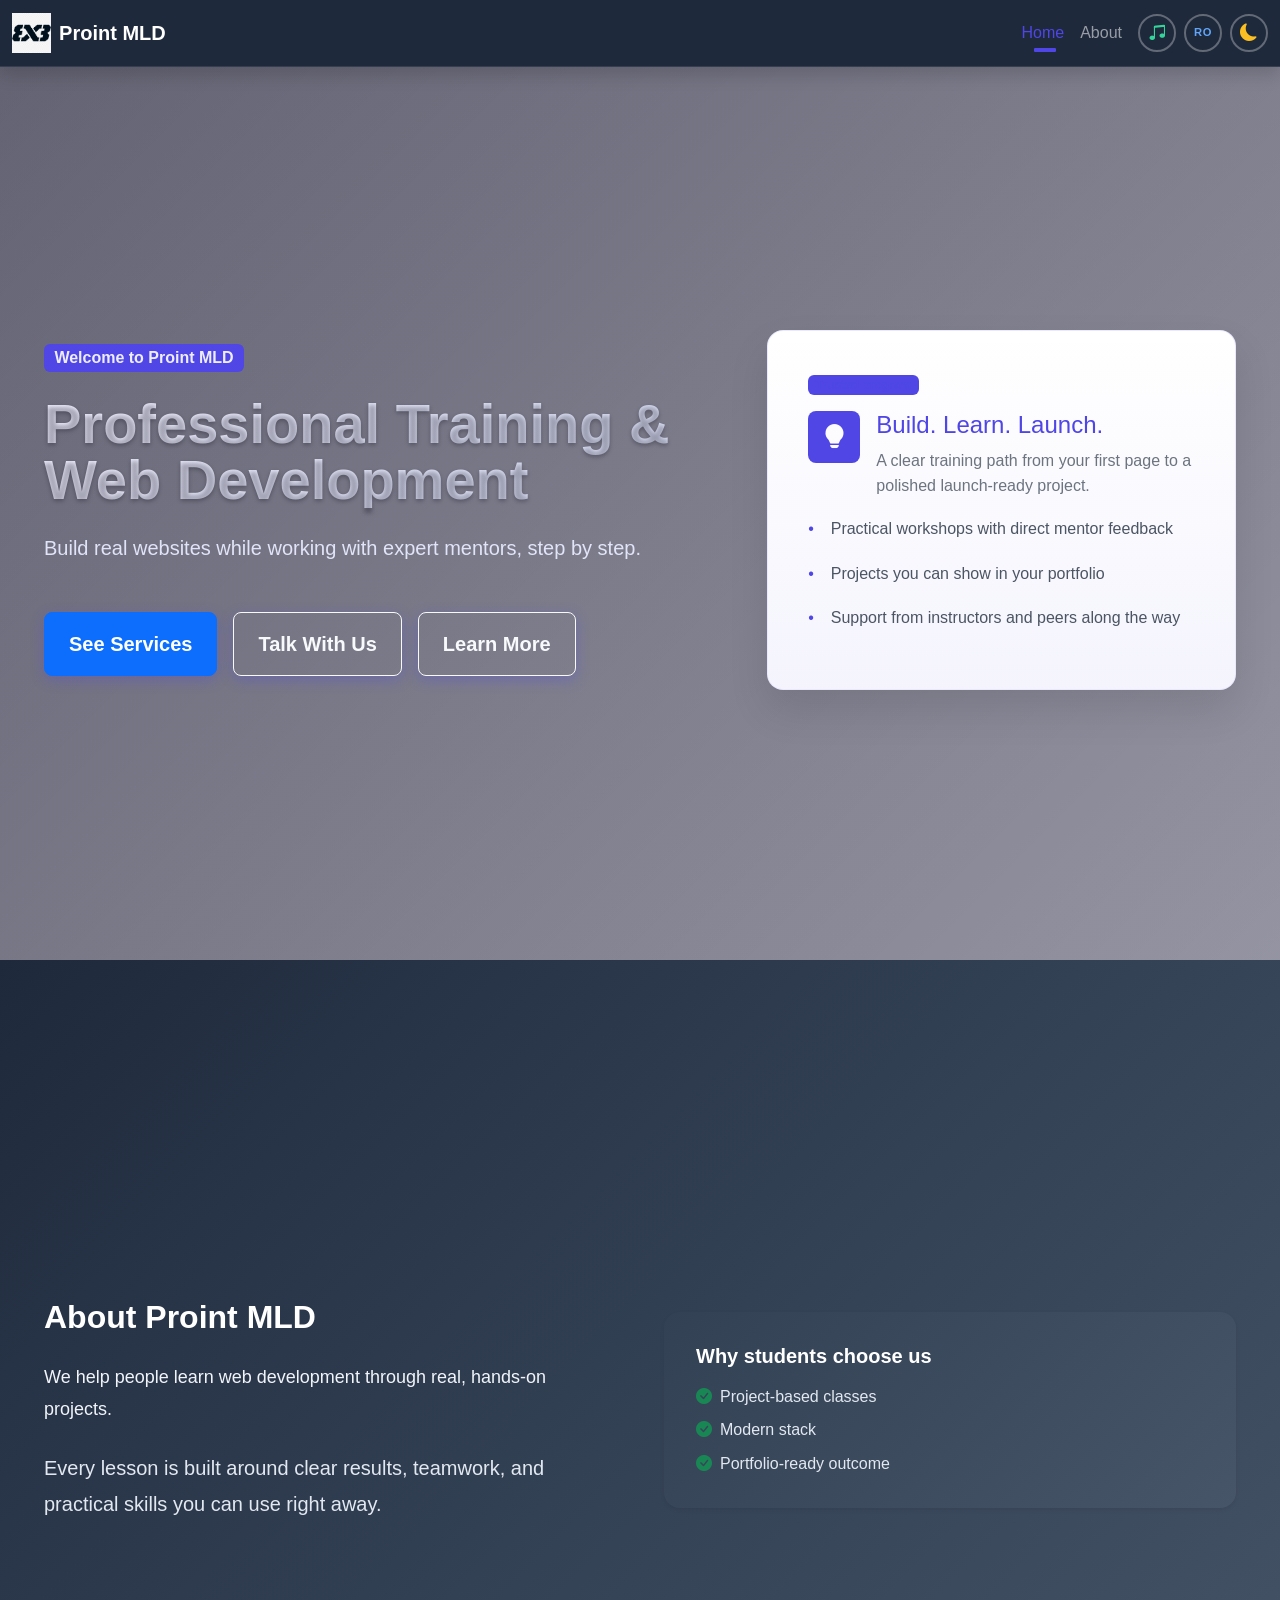
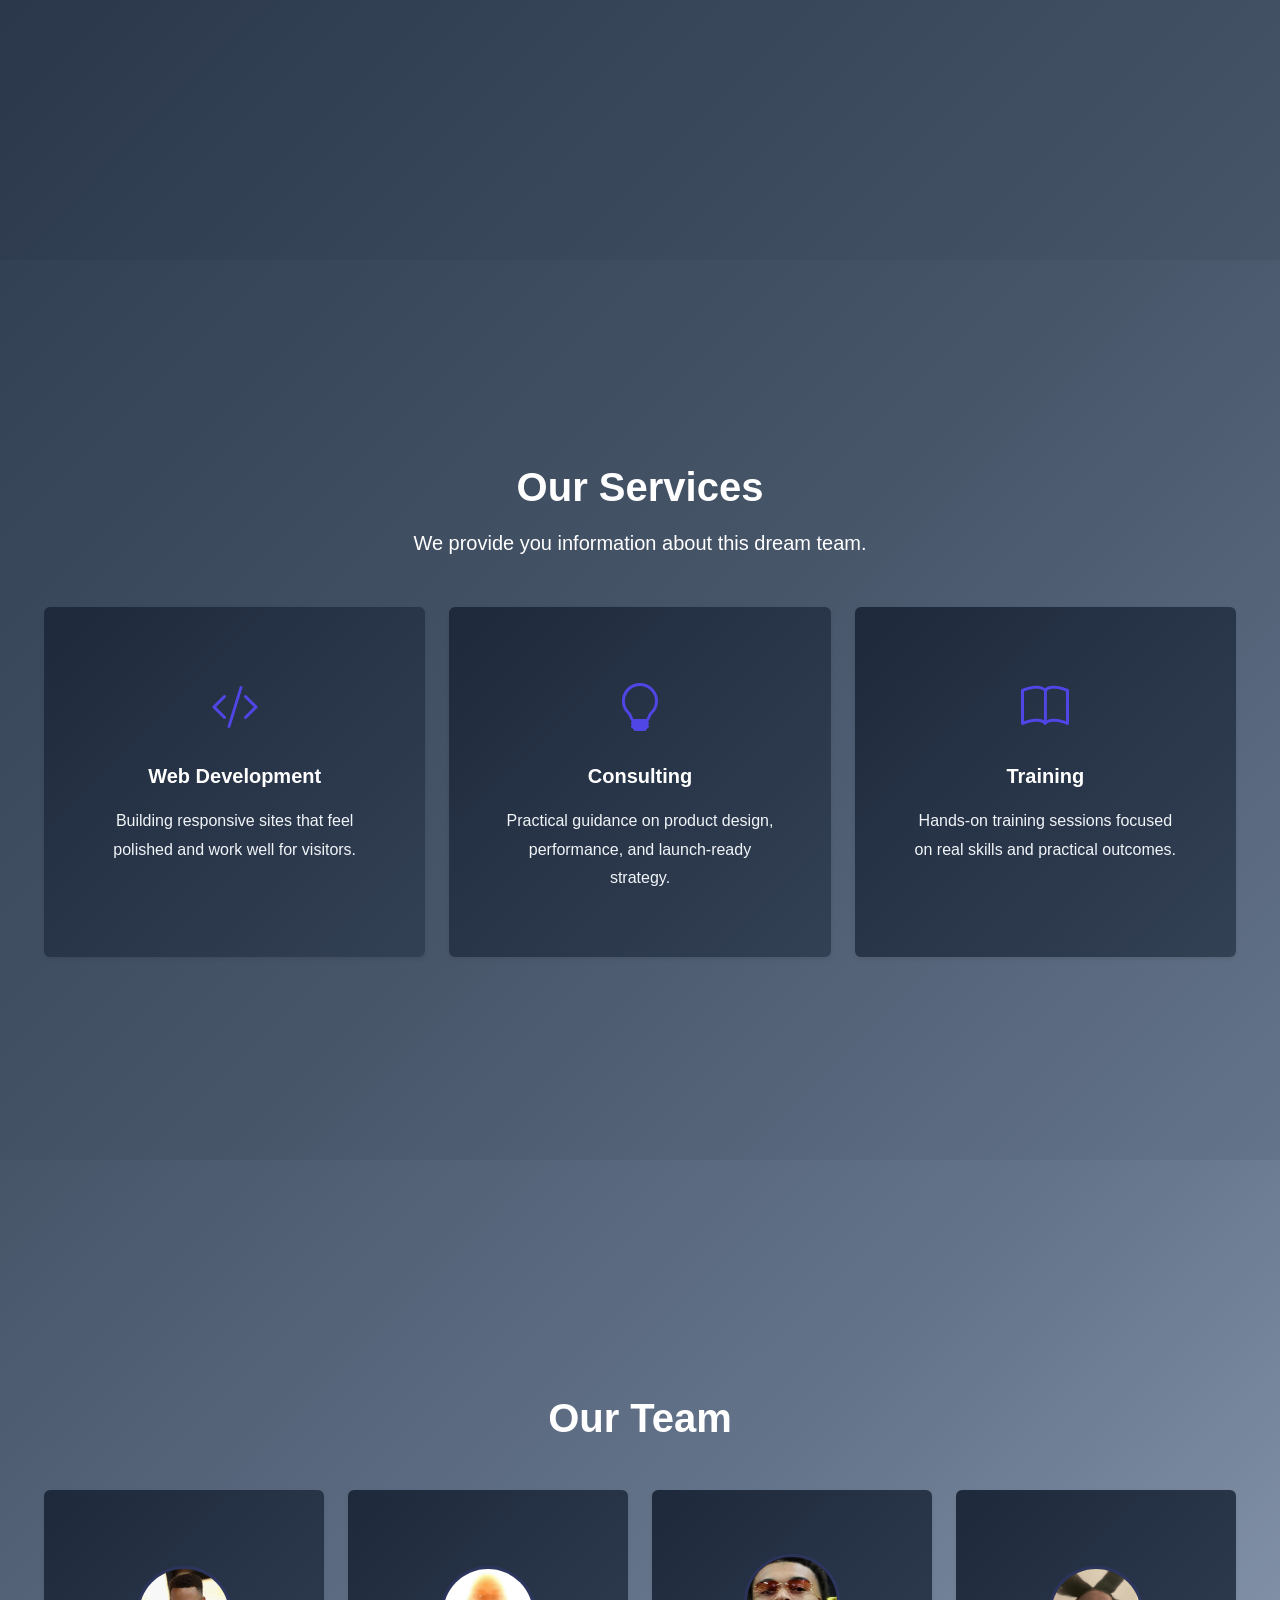
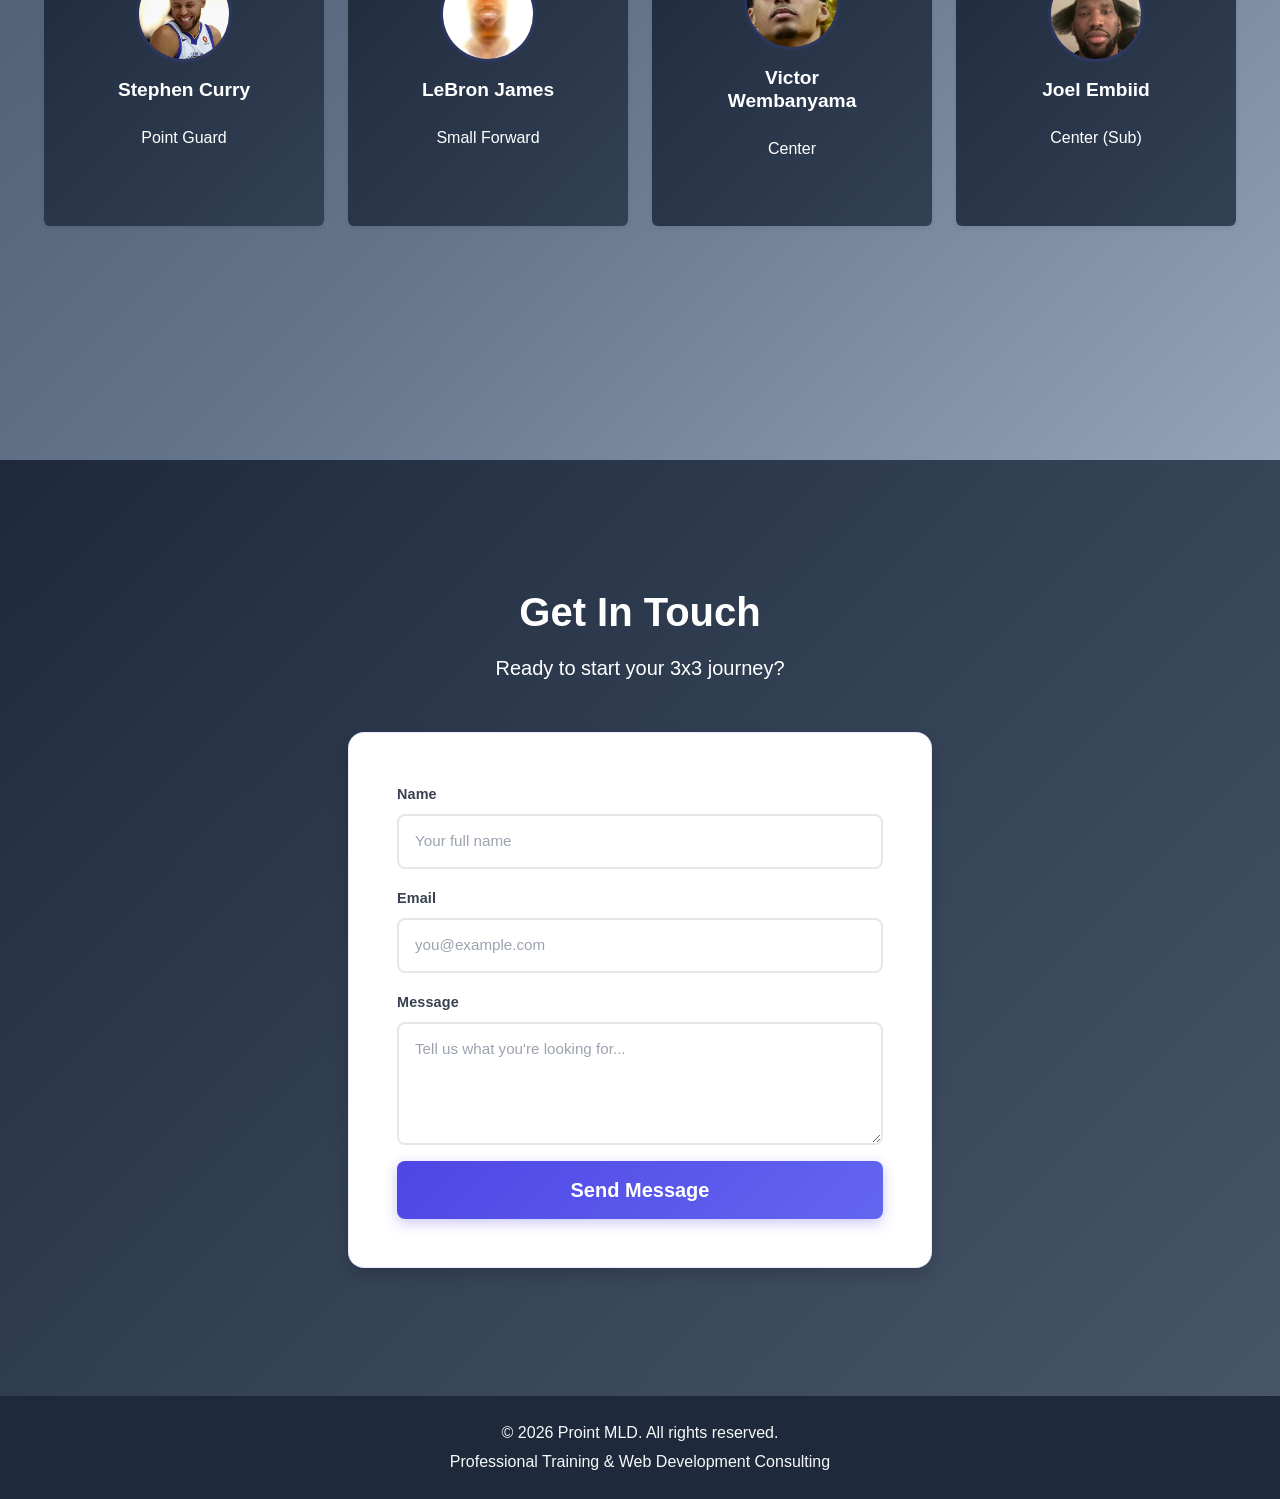
==== index.html @ e176c6a0 "m met" ====
<!DOCTYPE html>
<html lang="en">
    <head>
        <meta charset="UTF-8">
        <meta name="viewport" content="width=device-width, initial-scale=1.0">
        <title>Proint MLD - Professional Training & Web Development</title>
        <link href="https://cdn.jsdelivr.net/npm/bootstrap@5.3.0/dist/css/bootstrap.min.css" rel="stylesheet">
        <link href="https://cdn.jsdelivr.net/npm/bootstrap-icons@1.11.0/font/bootstrap-icons.css" rel="stylesheet">
        <link rel="stylesheet" href="style.css">
    </head>

    <body>
    <a href="#hero" class="skip-to-content">Skip to content</a>
    <nav class="navbar navbar-expand-lg navbar-dark bg-dark fixed-top shadow">
        <div class="container">
            <a class="navbar-brand fw-bold d-flex align-items-center gap-2" href="#hero">
                <img src="logo.png" alt="Proint MLD" height="40">
                <span>Proint MLD</span>
            </a>
            <button class="navbar-toggler" type="button" data-bs-toggle="collapse" data-bs-target="#mainNav">
                <span class="navbar-toggler-icon"></span>
            </button>
            <div class="collapse navbar-collapse" id="mainNav">
                <ul class="navbar-nav ms-auto">
                    <li class="nav-item dropdown">
                        <a class="nav-link dropdown-toggle" href="#hero" role="button" data-bs-toggle="dropdown" aria-expanded="false" data-i18n="nav.home">Home</a>
                        <ul class="dropdown-menu">
                            <li><a class="dropdown-item" href="#hero" data-i18n="nav.home_hero"><i class="bi bi-house-fill me-2"></i>Hero</a></li>
                            <li><a class="dropdown-item" href="#about" data-i18n="nav.home_about"><i class="bi bi-info-circle-fill me-2"></i>About</a></li>
                            <li><a class="dropdown-item" href="#services" data-i18n="nav.home_services"><i class="bi bi-gear-fill me-2"></i>Services</a></li>
                            <li><a class="dropdown-item" href="#team" data-i18n="nav.home_team"><i class="bi bi-people-fill me-2"></i>Team</a></li>
                            <li><a class="dropdown-item" href="#contact" data-i18n="nav.home_contact"><i class="bi bi-envelope-fill me-2"></i>Contact</a></li>
                        </ul>
                    </li>
                    <li class="nav-item dropdown">
                        <a class="nav-link dropdown-toggle" href="about.html" role="button" data-bs-toggle="dropdown" aria-expanded="false" data-i18n="nav.about">About</a>
                        <ul class="dropdown-menu">
                            <li><a class="dropdown-item" href="about.html#about-what-is" data-i18n="nav.about_whatis"><i class="bi bi-question-circle-fill me-2"></i>What is 3x3?</a></li>
                            <li><a class="dropdown-item" href="about.html#about-story" data-i18n="nav.about_story"><i class="bi bi-book-fill me-2"></i>Our Story</a></li>
                            <li><a class="dropdown-item" href="about.html#about-why-team" data-i18n="nav.about_why"><i class="bi bi-trophy-fill me-2"></i>Why This Team</a></li>
                            <li><a class="dropdown-item" href="about.html#about-players" data-i18n="nav.about_players"><i class="bi bi-person-badge-fill me-2"></i>Players</a></li>
                            <li><a class="dropdown-item" href="about.html#blog-system" data-i18n="nav.about_blog"><i class="bi bi-journal-text me-2"></i>Blog</a></li>
                        </ul>
                    </li>
                    <li class="nav-item d-flex align-items-center ms-2">
                        <button class="music-toggle" id="music-toggle" aria-label="Toggle music">
                            <i class="bi bi-music-note-beamed"></i>
                        </button>
                    </li>
                    <li class="nav-item d-flex align-items-center ms-2">
                        <button class="lang-toggle" id="lang-toggle" aria-label="Switch language">
                            <span>RO</span>
                        </button>
                    </li>
                    <li class="nav-item d-flex align-items-center ms-2">
                        <button class="theme-toggle" id="theme-toggle" aria-label="Toggle theme">
                            <i class="bi bi-moon-fill"></i>
                        </button>
                    </li>
                </ul>
            </div>
        </div>
    </nav>
    <audio id="bg-music" src="song.mp3" preload="auto" loop></audio>

    <section id="hero" class="hero-section animate-on-scroll text-white d-flex align-items-center">
        <div class="container">
            <div class="row align-items-center g-5">
                <div class="col-lg-7">
                    <span class="badge bg-primary mb-4 fs-6" data-i18n="index.hero.badge">Welcome to Proint MLD</span>
                    <h1 class="display-3 fw-bold mb-4 lh-1" data-i18n="index.hero.title">
                        Professional Training & Web Development
                    </h1>
                    <p class="lead mb-5 fs-5" data-i18n="index.hero.lead">
                        Build real websites while working with expert mentors, step by step.
                    </p>
                    <div class="d-flex gap-3 flex-wrap">
                        <a href="#services" class="btn btn-primary btn-lg px-4 py-3" data-i18n="index.hero.btn_services">See Services</a>
                        <a href="#contact" class="btn btn-outline-light btn-lg px-4 py-3" data-i18n="index.hero.btn_contact">Talk With Us</a>
                        <a href="about.html" class="btn btn-outline-light btn-lg px-4 py-3" data-i18n="index.hero.btn_learn">Learn More</a>
                    </div>
                </div>
                <div class="col-lg-5">
                    <div class="hero-card bg-white text-dark p-4 rounded-4 shadow-lg">
                        <span class="badge bg-primary mb-3" data-i18n="index.hero.card_badge">Trusted program</span>
                        <div class="d-flex align-items-start gap-3 mb-3">
                            <div class="hero-card-icon text-white bg-primary rounded-3 d-flex align-items-center justify-content-center">
                                <i class="bi bi-lightbulb-fill fs-4"></i>
                            </div>
                            <div>
                                <h3 class="h4 mb-2 text-primary" data-i18n="index.hero.card_title">Build. Learn. Launch.</h3>
                                <p class="mb-0 text-secondary" data-i18n="index.hero.card_desc">A clear training path from your first page to a polished launch-ready project.</p>
                            </div>
                        </div>
                        <ul class="hero-card-list list-unstyled mb-0">
                            <li data-i18n="index.hero.card_li1">Practical workshops with direct mentor feedback</li>
                            <li data-i18n="index.hero.card_li2">Projects you can show in your portfolio</li>
                            <li data-i18n="index.hero.card_li3">Support from instructors and peers along the way</li>
                        </ul>
                    </div>
                </div>
            </div>
        </div>
    </section>
<section id="about" class="py-6 animate-on-scroll">
        <div class="container">
            <div class="row align-items-center g-5">
                <div class="col-lg-6">
                    <h2 class="display-5 fw-bold mb-4" data-i18n="index.about.title">About Proint MLD</h2>
                    <p class="lead mb-4" data-i18n="index.about.lead">We help people learn web development through real, hands-on projects.</p>
                    <p class="mb-0 fs-5" data-i18n="index.about.desc">Every lesson is built around clear results, teamwork, and practical skills you can use right away.</p>
                </div>
                <div class="col-lg-6">
                    <div class="about-card bg-white p-4 rounded-4 shadow-sm">
                        <h3 class="h5 fw-bold mb-3 text-primary" data-i18n="index.about.card_title">Why students choose us</h3>
                        <ul class="list-unstyled mb-0">
                            <li class="mb-2"><i class="bi bi-check-circle-fill text-success me-2"></i><span data-i18n="index.about.card_li1">Project-based classes</span></li>
                            <li class="mb-2"><i class="bi bi-check-circle-fill text-success me-2"></i><span data-i18n="index.about.card_li2">Modern stack</span></li>
                            <li class="mb-0"><i class="bi bi-check-circle-fill text-success me-2"></i><span data-i18n="index.about.card_li3">Portfolio-ready outcome</span></li>
                        </ul>
                    </div>
                </div>
            </div>
        </div>
    </section>

<section id="services" class="py-6 animate-on-scroll">
  <div class="container">
    <div class="text-center mb-5">
      <h2 class="display-4 fw-bold mb-3" data-i18n="index.services.title">Our Services</h2>
      <p class="lead text-white fs-5" data-i18n="index.services.lead">We provide you information about this dream team.</p>
    </div>
    <div class="row g-4">   
      <div class="col-md-4">
        <div class="service-card card h-100 border-0 shadow-sm">
          <div class="card-body text-center p-4">
            <div class="service-icon mb-3">
              <i class="bi bi-code-slash text-primary"></i>
            </div>
            <h5 class="card-title fw-bold" data-i18n="index.services.web_title">Web Development</h5>
            <p class="card-text" data-i18n="index.services.web_desc">Building responsive sites that feel polished and work well for visitors.</p>
          </div>
        </div>
      </div>
      <div class="col-md-4">
        <div class="service-card card h-100 border-0 shadow-sm">
          <div class="card-body text-center p-4">
            <div class="service-icon mb-3">
              <i class="bi bi-lightbulb text-primary"></i>
            </div>
            <h5 class="card-title fw-bold" data-i18n="index.services.consult_title">Consulting</h5>
            <p class="card-text" data-i18n="index.services.consult_desc">Practical guidance on product design, performance, and launch-ready strategy.</p>
          </div>
        </div>
      </div>
      <div class="col-md-4">
        <div class="service-card card h-100 border-0 shadow-sm">
          <div class="card-body text-center p-4">
            <div class="service-icon mb-3">
              <i class="bi bi-book text-primary"></i>
            </div>
            <h5 class="card-title fw-bold" data-i18n="index.services.train_title">Training</h5>
            <p class="card-text" data-i18n="index.services.train_desc">Hands-on training sessions focused on real skills and practical outcomes.</p>
          </div>
        </div>
      </div>
    </div>
  </div>
</section>
<section id="team" class="py-6 animate-on-scroll">
  <div class="container">
    <h2 class="text-center display-4 fw-bold mb-5" data-i18n="index.team.title">Our Team</h2>
    <div class="row g-4">
      <div class="col-sm-6 col-lg-3">
        <div class="team-card card h-100 border-0 shadow-sm text-center">
          <div class="card-body p-4 d-flex flex-column align-items-center justify-content-center gap-3">
            <div class="team-avatar mb-0">
              <img class="team-photo rounded-circle" src="Steph.jpg" alt="Stephen Curry">
            </div>
            <h5 class="card-title fw-bold mb-2">Stephen Curry</h5>
            <p class="card-text text-white mb-0" data-i18n="index.team.curry_role">Point Guard</p>
          </div>
        </div>
      </div>
      <div class="col-sm-6 col-lg-3">
        <div class="team-card card h-100 border-0 shadow-sm text-center">
          <div class="card-body p-4 d-flex flex-column align-items-center justify-content-center gap-3">
            <div class="team-avatar mb-0">
              <img class="team-photo rounded-circle" src="lbj.jpg" alt="LeBron James">
            </div>
            <h5 class="card-title fw-bold mb-2">LeBron James</h5>
            <p class="card-text text-white mb-0" data-i18n="index.team.lebron_role">Small Forward</p>
          </div>
        </div>
      </div>
      <div class="col-sm-6 col-lg-3">
        <div class="team-card card h-100 border-0 shadow-sm text-center">
          <div class="card-body p-4 d-flex flex-column align-items-center justify-content-center gap-3">
            <div class="team-avatar mb-0">
              <img class="team-photo rounded-circle" src="wembananas.jpg" alt="Victor Wembanyama">
            </div>
            <h5 class="card-title fw-bold mb-2">Victor Wembanyama</h5>
            <p class="card-text text-white mb-0" data-i18n="index.team.wemby_role">Center</p>
          </div>
        </div>
      </div>
      <div class="col-sm-6 col-lg-3">
        <div class="team-card card h-100 border-0 shadow-sm text-center">
          <div class="card-body p-4 d-flex flex-column align-items-center justify-content-center gap-3">
            <div class="team-avatar mb-0">
              <img class="team-photo rounded-circle" src="joelll.jpg" alt="Joel Embiid">
            </div>
            <h5 class="card-title fw-bold mb-2">Joel Embiid</h5>
            <p class="card-text text-white mb-0" data-i18n="index.team.embiid_role">Center (Sub)</p>
          </div>
        </div>
      </div>
    </div>
  </div>
</section>
<section id="contact" class="py-6 animate-on-scroll">
  <div class="container">
    <div class="text-center mb-5">
      <h2 class="display-4 fw-bold mb-3 text-white" data-i18n="index.contact.title">Get In Touch</h2>
      <p class="lead text-white fs-5" data-i18n="index.contact.lead">Ready to start your 3x3 journey?</p>
    </div>
    <div class="row justify-content-center">
      <div class="col-md-7 col-lg-6">
        <div class="contact-card bg-white text-dark p-5 rounded-4 shadow">
          <form id="contact-form" action="https://formspree.io/f/xaqlkdgb" method="POST" novalidate>
            <div class="mb-3">
              <label for="name" class="form-label fw-bold" data-i18n="index.contact.name_label">Name</label>
              <input id="name" name="name" type="text" class="form-control" data-i18n-placeholder="index.contact.name_ph" placeholder="Your full name" required>
            </div>

            <div class="mb-3">
              <label for="email" class="form-label fw-bold" data-i18n="index.contact.email_label">Email</label>
              <input id="email" name="email" type="email" class="form-control" data-i18n-placeholder="index.contact.email_ph" placeholder="you@example.com" required>
            </div>

            <div class="mb-3">
              <label for="message" class="form-label fw-bold" data-i18n="index.contact.msg_label">Message</label>
              <textarea id="message" name="message" class="form-control" rows="4" data-i18n-placeholder="index.contact.msg_ph" placeholder="Tell us what you're looking for..." required></textarea>
            </div>

            <button type="submit" class="btn btn-primary w-100 btn-lg" data-i18n="index.contact.btn_send">Send Message</button>
          </form>
        </div>
      </div>
    </div>
  </div>
</section>
<button class="back-to-top" aria-label="Back to top">↑</button>
<footer class="py-4 bg-secondary text-light">
  <div class="container text-center">
    <p class="mb-1" data-i18n="footer.copyright">&copy; 2026 Proint MLD. All rights reserved.</p>
    <p class="mb-0" data-i18n="footer.desc">Professional Training & Web Development Consulting</p>
  </div>
</footer>
        <script src="https://cdn.jsdelivr.net/npm/bootstrap@5.3.0/dist/js/bootstrap.bundle.min.js"></script>
        <script src="lang.js"></script>
        <script src="script.js"></script>
    </body>
    
</html>
---- style.css ----
/* Modern Professional Styles for Proint MLD */

*,
*::before,
*::after {
  scroll-behavior: smooth;
}

::selection {
  background: rgba(79, 70, 229, 0.2);
  color: inherit;
}

:root {
  --primary: #4f46e5;
  --secondary: #1e293b;
  --accent: #6366f1;
  --light: #f8fafc;
  --white: #ffffff;
  --gray-50: #f9fafb;
  --gray-100: #f3f4f6;
  --gray-200: #e5e7eb;
  --gray-300: #d1d5db;
  --gray-400: #9ca3af;
  --gray-500: #6b7280;
  --gray-600: #4b5563;
  --gray-700: #374151;
  --gray-800: #1f2937;
  --gray-900: #111827;
}

body {
  font-family: 'Inter', -apple-system, BlinkMacSystemFont, 'Segoe UI', Roboto, sans-serif;
  line-height: 1.6;
  color: var(--gray-700);
  padding-top: 60px;
  overflow-x: hidden;
  transition: background-color 0.4s ease, color 0.4s ease;
  -webkit-font-smoothing: antialiased;
  -moz-osx-font-smoothing: grayscale;
  scroll-behavior: smooth;
}

/* Constrain content width for premium feel */
.container {
  max-width: 1320px !important;
}

/* Navbar */
.navbar {
  background-color: var(--secondary) !important;
  backdrop-filter: blur(10px);
  border-bottom: 1px solid rgba(255, 255, 255, 0.1);
  transition: all 0.4s ease;
  z-index: 1000;
}

.navbar.scrolled {
  background: rgba(18, 18, 26, 0.96) !important;
  box-shadow: 0 2px 10px rgba(0, 0, 0, 0.3);
}

.navbar-brand {
  font-weight: 700;
  font-size: 1.25rem;
  transition: opacity 0.3s ease;
}

.navbar-brand:hover {
  opacity: 0.85;
}

.navbar-nav .nav-link {
  font-weight: 500;
  padding: 0.75rem 1rem;
  transition: color 0.3s ease;
  position: relative;
}

.navbar-nav .nav-link::after {
  content: '';
  position: absolute;
  bottom: 6px;
  left: 1rem;
  right: 1rem;
  height: 2px;
  background: var(--primary);
  border-radius: 1px;
  transform: scaleX(0);
  transform-origin: center;
  transition: transform 0.3s ease;
}

.navbar-nav .nav-link:hover::after,
.navbar-nav .nav-link.active::after {
  transform: scaleX(1);
}

.navbar-nav .nav-link:hover {
  color: var(--primary) !important;
}

.navbar-nav .nav-link.active {
  color: var(--primary) !important;
}

.navbar-nav .nav-link:focus-visible {
  outline: 2px solid var(--primary);
  outline-offset: 2px;
  border-radius: 4px;
}

/* Navbar Dropdown Menus */
.navbar .dropdown-menu {
  background: #1e293b;
  border: 1px solid rgba(255, 255, 255, 0.08);
  border-radius: 12px;
  padding: 0.5rem 0;
  box-shadow: 0 12px 40px rgba(0, 0, 0, 0.4);
  animation: dropdownFadeIn 0.25s ease;
  min-width: 220px;
}

@keyframes dropdownFadeIn {
  from { opacity: 0; transform: translateY(-8px); }
  to { opacity: 1; transform: translateY(0); }
}

.navbar .dropdown-item {
  color: #cbd5e1;
  padding: 0.55rem 1.25rem;
  font-size: 0.9rem;
  font-weight: 500;
  transition: all 0.2s ease;
  border-radius: 0;
}

.navbar .dropdown-item i {
  color: var(--primary);
  font-size: 0.85rem;
  opacity: 0.7;
  transition: opacity 0.2s ease;
}

.navbar .dropdown-item:hover {
  background: rgba(79, 70, 229, 0.12);
  color: #f1f5f9;
  padding-left: 1.5rem;
}

.navbar .dropdown-item:hover i {
  opacity: 1;
}

.navbar .dropdown-item:focus-visible {
  background: rgba(79, 70, 229, 0.2);
  color: #f1f5f9;
  outline: none;
}

/* Light theme dropdown */
body.light-theme .navbar .dropdown-menu {
  background: #ffffff;
  border-color: rgba(0, 0, 0, 0.08);
  box-shadow: 0 12px 40px rgba(0, 0, 0, 0.12);
}

body.light-theme .navbar .dropdown-item {
  color: #475569;
}

body.light-theme .navbar .dropdown-item:hover {
  background: rgba(79, 70, 229, 0.08);
  color: #1e293b;
}

/* Hero Section */
.hero-section {
  min-height: 100vh;
  background: linear-gradient(135deg, rgba(0, 0, 0, 0.6) 0%, rgba(0, 0, 0, 0.4) 100%),
              url('https://images.unsplash.com/photo-1486406146926-c627a92ad1ab?ixlib=rb-4.0.3&auto=format&fit=crop&w=2070&q=80');
  background-size: cover;
  background-position: center;
  background-attachment: fixed;
  display: flex;
  align-items: center;
  justify-content: center;
  position: relative;
  padding: 4rem 2rem;
}

.hero-section::before {
  content: '';
  position: absolute;
  top: 0;
  left: 0;
  right: 0;
  bottom: 0;
  background: linear-gradient(135deg, rgba(79, 70, 229, 0.1) 0%, rgba(99, 102, 241, 0.1) 100%);
  pointer-events: none;
}

.hero-section h1 {
  font-size: 3.5rem;
  font-weight: 800;
  line-height: 1.1;
  margin-bottom: 1.5rem;
  background: linear-gradient(135deg, #ffffff 0%, #e2e8f0 100%);
  -webkit-background-clip: text;
  -webkit-text-fill-color: transparent;
  background-clip: text;
  text-shadow: 0 2px 4px rgba(0, 0, 0, 0.3);
}

.hero-section .lead {
  font-size: 1.25rem;
  font-weight: 400;
  margin-bottom: 2rem;
  color: #f1f5f9;
}

.hero-section .btn {
  font-weight: 600;
  padding: 0.875rem 2rem;
  border-radius: 0.5rem;
  transition: all 0.3s cubic-bezier(0.4, 0, 0.2, 1);
  box-shadow: 0 4px 14px rgba(79, 70, 229, 0.3);
  position: relative;
  overflow: hidden;
}

.hero-section .btn::after {
  content: '';
  position: absolute;
  inset: 0;
  background: rgba(255, 255, 255, 0.1);
  opacity: 0;
  transition: opacity 0.3s;
}

.hero-section .btn:hover::after {
  opacity: 1;
}

.hero-section .btn:hover {
  transform: translateY(-2px);
  box-shadow: 0 8px 25px rgba(79, 70, 229, 0.4);
}

.hero-section .btn:active {
  transform: translateY(0);
  box-shadow: 0 2px 8px rgba(79, 70, 229, 0.3);
}

.hero-section .btn:focus-visible {
  outline: 2px solid var(--primary);
  outline-offset: 3px;
}

.hero-card {
  background: rgba(255, 255, 255, 0.98);
  backdrop-filter: blur(20px);
  border: 1px solid rgba(79, 70, 229, 0.12);
  box-shadow: 0 24px 60px rgba(15, 23, 42, 0.14);
  transition: transform 0.35s ease, box-shadow 0.35s ease, border-color 0.35s ease;
  position: relative;
  overflow: hidden;
  padding: 2.5rem !important;
}

.hero-card::before {
  content: '';
  position: absolute;
  inset: 0;
  background: linear-gradient(180deg, rgba(255, 255, 255, 0.0), rgba(79, 70, 229, 0.06));
  pointer-events: none;
}

.hero-card:hover {
  transform: translateY(-8px);
  box-shadow: 0 28px 70px rgba(15, 23, 42, 0.2);
  border-color: rgba(79, 70, 229, 0.22);
}

.hero-card-icon {
  width: 52px;
  height: 52px;
  flex-shrink: 0;
}

.hero-card-list li {
  color: var(--gray-600);
  margin-bottom: 1rem;
  padding-left: 1.4rem;
  position: relative;
  line-height: 1.8;
}

.hero-card-list li::before {
  content: '•';
  position: absolute;
  left: 0;
  top: 0;
  color: var(--primary);
}

.hero-card .badge {
  background-color: rgba(79, 70, 229, 0.12);
  color: var(--primary);
  font-weight: 600;
}

/* Sections */
.py-6 {
  padding-top: 8rem !important;
  padding-bottom: 8rem !important;
}

/* Main sections with full viewport experience */
#about,
#services,
#team,
#contact {
  min-height: 100vh;
  display: flex;
  align-items: center;
  justify-content: center;
  position: relative;
}

/* About Section on Landing Page */
#about {
  background: linear-gradient(135deg, #1e293b 0%, #334155 50%, #475569 100%) !important;
  padding: 8rem 2rem !important;
}

#about .container {
  width: 100%;
  max-width: 1320px;
}

#about h2 {
  color: #ffffff;
  margin-bottom: 2rem;
}

#about .lead {
  color: #f1f5f9;
  margin-bottom: 1.5rem;
}

#about p {
  color: #e2e8f0;
  line-height: 1.8;
}

.about-card {
  transition: transform 0.3s ease;
  background: linear-gradient(135deg, #334155 0%, #475569 100%) !important;
  border: none !important;
  padding: 2rem !important;
}

.about-card h3 {
  color: #ffffff !important;
  margin-bottom: 1rem;
}

.about-card ul li {
  color: #e2e8f0;
}

.about-card:hover {
  transform: translateY(-5px);
  box-shadow: 0 0 20px rgba(79, 70, 229, 0.3) !important;
}

/* Services Section */
#services {
  background: linear-gradient(135deg, #334155 0%, #475569 50%, #64748b 100%) !important;
  padding: 8rem 2rem !important;
}

#services .container {
  width: 100%;
  max-width: 1320px;
}

#services h2 {
  color: #ffffff;
  margin-bottom: 1rem;
}

#services .lead {
  color: #f1f5f9;
  margin-bottom: 3rem;
}

.service-card {
  transition: all 0.35s cubic-bezier(0.4, 0, 0.2, 1);
  background: linear-gradient(135deg, #1e293b 0%, #334155 100%);
  border: none !important;
  box-shadow: 0 0 15px rgba(79, 70, 229, 0.15), 0 4px 10px rgba(0, 0, 0, 0.1);
  padding: 2.5rem 2rem !important;
  cursor: default;
}

.service-card:hover {
  transform: translateY(-8px) scale(1.015);
  box-shadow: 0 0 25px rgba(79, 70, 229, 0.3), 0 12px 25px rgba(0, 0, 0, 0.15);
}

.service-icon {
  font-size: 3rem;
  color: #6366f1;
  transition: transform 0.3s ease;
  margin-bottom: 1.5rem;
}

.service-card:hover .service-icon {
  transform: scale(1.1);
}

.service-card .card-title {
  color: #ffffff;
  margin-bottom: 1.2rem;
  font-size: 1.25rem;
}

.service-card .card-text {
  color: #f1f5f9;
  line-height: 1.8;
}

/* Team Section */
#team {
  background: linear-gradient(135deg, #475569 0%, #64748b 50%, #94a3b8 100%) !important;
  padding: 8rem 2rem !important;
}

#team .container {
  width: 100%;
  max-width: 1320px;
}

#team h2 {
  color: #ffffff;
  margin-bottom: 3rem;
}

.team-card {
  background: linear-gradient(135deg, #1e293b 0%, #334155 100%);
  transition: all 0.35s cubic-bezier(0.4, 0, 0.2, 1);
  border: none !important;
  box-shadow: 0 0 15px rgba(79, 70, 229, 0.15), 0 4px 10px rgba(0, 0, 0, 0.1);
  padding: 2.5rem 2rem !important;
  cursor: default;
}

.team-card:hover {
  transform: translateY(-8px) scale(1.015);
  box-shadow: 0 0 25px rgba(79, 70, 229, 0.3), 0 12px 25px rgba(0, 0, 0, 0.15);
}

.team-card .card-body {
  min-height: 100%;
  display: flex;
  flex-direction: column;
  align-items: center;
  justify-content: center;
  gap: 1.5rem;
}

.avatar-circle {
  width: 80px;
  height: 80px;
  border-radius: 50%;
  font-size: 1.5rem;
  font-weight: 700;
  margin: 0 auto;
  transition: transform 0.3s ease;
}

.team-photo {
  width: 96px;
  height: 96px;
  object-fit: cover;
  border: 3px solid rgba(79, 70, 229, 0.15);
  transition: transform 0.3s ease;
}

/* Wembanyama photo adjustments */
img.team-photo[src="wembananas.jpg"],
img.about-player-photo[src="wemb.jpg"] {
  object-position: top center;
}

img.blog-card-img[src="wemb.jpg"] {
  object-position: top center;
}

.team-card:hover .team-photo {
  transform: scale(1.05);
}

.team-card:hover .avatar-circle {
  transform: scale(1.05);
}

.team-card .card-title {
  color: #ffffff;
  margin-bottom: 0.5rem;
  font-size: 1.2rem;
}

.team-card .card-text {
  color: #e2e8f0;
  font-weight: 500;
}

/* Contact Section */
#contact {
  background: linear-gradient(135deg, #1e293b 0%, #334155 50%, #475569 100%) !important;
  padding: 8rem 2rem !important;
}

#contact .container {
  width: 100%;
  max-width: 1320px;
}

.bg-contact {
  background-color: #293852 !important;
}

.contact-card {
  transition: transform 0.3s ease;
  padding: 3rem !important;
  background: rgba(255, 255, 255, 0.98);
  backdrop-filter: blur(20px);
  border: 1px solid rgba(79, 70, 229, 0.12);
}

.contact-card:hover {
  transform: translateY(-5px);
  box-shadow: 0 24px 60px rgba(15, 23, 42, 0.14) !important;
}

.contact-card .form-control {
  border: 2px solid var(--gray-200);
  border-radius: 0.5rem;
  padding: 0.875rem 1rem;
  transition: border-color 0.3s ease, box-shadow 0.3s ease, transform 0.2s ease;
  margin-bottom: 1rem;
  font-size: 0.95rem;
}

.contact-card .form-control::placeholder {
  color: var(--gray-400);
  transition: opacity 0.3s ease;
}

.contact-card .form-control:focus::placeholder {
  opacity: 0.5;
}

.contact-card .form-control:focus {
  border-color: var(--primary);
  box-shadow: 0 0 0 4px rgba(79, 70, 229, 0.12);
  transform: translateY(-1px);
}

.contact-card .form-control:hover:not(:focus) {
  border-color: var(--gray-300);
}

.contact-card .form-label {
  margin-bottom: 0.5rem;
  color: var(--gray-700);
  font-size: 0.9rem;
  letter-spacing: 0.01em;
}

.contact-card .btn {
  background: linear-gradient(135deg, var(--primary) 0%, var(--accent) 100%);
  border: none;
  font-weight: 600;
  padding: 0.875rem 2.5rem;
  border-radius: 0.5rem;
  transition: all 0.3s cubic-bezier(0.4, 0, 0.2, 1);
  box-shadow: 0 4px 14px rgba(79, 70, 229, 0.3);
  position: relative;
  overflow: hidden;
}

.contact-card .btn::after {
  content: '';
  position: absolute;
  inset: 0;
  background: rgba(255, 255, 255, 0.12);
  opacity: 0;
  transition: opacity 0.3s;
}

.contact-card .btn:hover::after {
  opacity: 1;
}

.contact-card .btn:hover {
  transform: translateY(-2px);
  box-shadow: 0 8px 25px rgba(79, 70, 229, 0.4);
}

.contact-card .btn:active {
  transform: translateY(0);
  box-shadow: 0 2px 8px rgba(79, 70, 229, 0.3);
}

.contact-card .btn:focus-visible {
  outline: 2px solid var(--primary);
  outline-offset: 3px;
}

/* Footer */
footer {
  background: var(--secondary);
  color: var(--gray-300);
}

/* Typography */
h1, h2, h3, h4, h5, h6 {
  color: var(--gray-900);
  font-weight: 700;
  line-height: 1.2;
  margin-bottom: 1.5rem;
}

.display-3 {
  font-size: 4rem;
  margin-bottom: 2rem;
}

.display-4 {
  font-size: 2.5rem;
  margin-bottom: 2rem;
}

.display-5 {
  font-size: 2rem;
  margin-bottom: 1.5rem;
}

.lead {
  font-size: 1.125rem;
  color: var(--gray-600);
  margin-bottom: 1rem;
}

.fs-5 {
  font-size: 1.125rem;
}

/* Responsive Design */
@media (max-width: 768px) {
  .hero-section h1 {
    font-size: 2.5rem;
  }

  .hero-section .lead {
    font-size: 1rem;
  }

  .display-4 {
    font-size: 1.875rem;
  }

  .display-5 {
    font-size: 1.75rem;
  }

  .py-6 {
    padding-top: 5rem !important;
    padding-bottom: 5rem !important;
  }

  #about,
  #services,
  #team,
  #contact {
    min-height: auto;
    padding-top: 5rem !important;
    padding-bottom: 5rem !important;
  }

  .service-card,
  .team-card {
    padding: 2rem 1.5rem !important;
  }

  .contact-card {
    padding: 2rem !important;
  }

  /* Better touch targets on mobile */
  .navbar-nav .nav-link {
    padding: 1rem 1rem;
    min-height: 44px;
  }

  .navbar-nav .nav-link::after {
    display: none;
  }

  .btn {
    min-height: 44px;
  }

  /* Disable hover scale on touch devices */
  .service-card:hover,
  .team-card:hover,
  .about-why-card:hover,
  .about-player-card:hover,
  .blog-card:hover {
    transform: translateY(-4px);
  }
}

@media (max-width: 576px) {
  .hero-section h1 {
    font-size: 2rem;
  }

  .hero-section {
    min-height: 80vh;
  }

  .hero-card {
    margin: 1rem;
  }
}

/* Utilities */
.shadow-lg {
  box-shadow: 0 20px 40px rgba(0, 0, 0, 0.1) !important;
}

.rounded-4 {
  border-radius: 1rem !important;
}

.text-primary {
  color: var(--primary) !important;
}

.bg-primary {
  background-color: var(--primary) !important;
}

.bg-secondary {
  background-color: var(--secondary) !important;
}

.bg-light {
  background-color: var(--light) !important;
}

/* About Page Styles */

.about-hero {
  background: linear-gradient(135deg, rgba(0, 0, 0, 0.7) 0%, rgba(0, 0, 0, 0.5) 100%),
              url('3x3.jpg');
  background-size: cover;
  background-position: center;
  background-attachment: fixed;
  min-height: 100vh;
  display: flex;
  align-items: center;
  justify-content: center;
  padding: 4rem 2rem;
}

.about-hero-card {
  background: linear-gradient(135deg, #1e293b 0%, #0f172a 100%);
  backdrop-filter: blur(20px);
  border: 1px solid rgba(99, 102, 241, 0.25);
  box-shadow: 0 24px 60px rgba(15, 23, 42, 0.35), 0 0 40px rgba(99, 102, 241, 0.08);
  transition: transform 0.35s cubic-bezier(0.4, 0, 0.2, 1), box-shadow 0.35s ease, border-color 0.35s ease;
  padding: 1.25rem !important;
}

.about-hero-card:hover {
  transform: translateY(-5px);
  box-shadow: 0 28px 70px rgba(15, 23, 42, 0.45), 0 0 50px rgba(99, 102, 241, 0.15);
  border-color: rgba(99, 102, 241, 0.4);
}

.about-hero-icon {
  width: 52px;
  height: 52px;
  flex-shrink: 0;
  background: linear-gradient(135deg, #f59e0b 0%, #d97706 100%);
  color: #ffffff;
}

.about-hero-title {
  color: #ffffff;
  font-weight: 700;
}

.about-hero-subtitle {
  color: rgba(203, 213, 225, 0.85);
}

.about-what-is {
  background: linear-gradient(135deg, #1e293b 0%, #334155 50%, #475569 100%);
  min-height: 100vh;
  display: flex;
  align-items: center;
  justify-content: center;
  padding: 8rem 2rem;
}

.about-story {
  background: linear-gradient(135deg, #334155 0%, #475569 50%, #64748b 100%);
  min-height: 100vh;
  display: flex;
  align-items: center;
  justify-content: center;
  padding: 8rem 2rem;
}

.about-story h2 {
  color: #ffffff;
  margin-bottom: 1.5rem;
}

.about-story .lead {
  color: #f1f5f9;
  margin-bottom: 3rem;
}

.about-why-team {
  background: linear-gradient(135deg, #334155 0%, #475569 50%, #64748b 100%);
  min-height: 100vh;
  display: flex;
  align-items: center;
  justify-content: center;
  padding: 8rem 2rem;
}

.about-why-team h2 {
  color: #ffffff;
  margin-bottom: 1.5rem;
}

.about-why-team .lead {
  color: #f1f5f9;
  margin-bottom: 3rem;
}

.about-why-team .text-center .lead {
  color: #f1f5f9;
}

.about-players {
  background: linear-gradient(135deg, #475569 0%, #64748b 50%, #94a3b8 100%);
  min-height: 100vh;
  display: flex;
  align-items: center;
  justify-content: center;
  padding: 8rem 2rem;
}

.about-players h2 {
  color: #ffffff;
  margin-bottom: 3rem;
}

.about-players .text-center .lead {
  color: #f1f5f9;
}

.about-what-is .lead {
  color: #f1f5f9;
  margin-bottom: 1.5rem;
  line-height: 1.8;
}

.about-what-is ul li strong {
  color: #ffffff;
}

.about-what-is ul li {
  color: #e2e8f0;
  line-height: 1.8;
}

.about-what-is h2 {
  color: #ffffff;
  margin-bottom: 2rem;
}

.about-why-card {
  background: linear-gradient(135deg, #1e293b 0%, #334155 100%);
  transition: all 0.35s cubic-bezier(0.4, 0, 0.2, 1);
  box-shadow: 0 0 15px rgba(79, 70, 229, 0.15), 0 4px 10px rgba(0, 0, 0, 0.1);
  color: white;
  padding: 2.5rem 2rem !important;
  cursor: default;
}

.about-why-card:hover {
  transform: translateY(-8px) scale(1.015);
  box-shadow: 0 0 25px rgba(79, 70, 229, 0.3), 0 12px 25px rgba(0, 0, 0, 0.15);
}

.about-why-card .text-primary {
  color: #ffffff !important;
}

.about-why-card .card-title {
  color: #ffffff !important;
  margin-bottom: 1rem;
  font-size: 1.15rem;
}

.about-why-card .card-text {
  color: #f1f5f9 !important;
  line-height: 1.8;
}

.about-why-icon {
  transition: transform 0.3s ease;
  margin-bottom: 1.5rem;
}

.about-why-card:hover .about-why-icon {
  transform: scale(1.1);
}

.about-player-card {
  background: linear-gradient(135deg, #1e293b 0%, #334155 100%);
  transition: all 0.35s cubic-bezier(0.4, 0, 0.2, 1);
  box-shadow: 0 0 15px rgba(79, 70, 229, 0.15), 0 4px 10px rgba(0, 0, 0, 0.1);
  color: white;
  padding: 2.5rem 2rem !important;
  cursor: default;
}

.about-player-card:hover {
  transform: translateY(-8px) scale(1.015);
  box-shadow: 0 0 25px rgba(79, 70, 229, 0.3), 0 12px 25px rgba(0, 0, 0, 0.15);
}

.about-player-photo {
  width: 96px;
  height: 96px;
  object-fit: cover;
  border: 3px solid rgba(79, 70, 229, 0.15);
  transition: transform 0.3s ease;
  margin-bottom: 0.5rem;
}

.about-player-card:hover .about-player-photo {
  transform: scale(1.05);
}

.about-player-card .text-muted {
  color: #e2e8f0 !important;
  margin-bottom: 1rem;
}

.about-player-card .card-title {
  color: #ffffff !important;
  margin-bottom: 0.5rem;
  font-size: 1.2rem;
}

.about-player-card .card-text {
  color: #f1f5f9 !important;
  line-height: 1.8;
}

.about-player-card .card-title {
  color: #ffffff !important;
}

.about-closing {
  background: linear-gradient(135deg, #1e293b 0%, #0f172a 100%);
  padding: 8rem 2rem;
  position: relative;
  border-top: 2px solid rgba(79, 70, 229, 0.5);
  min-height: auto;
  display: block;
}

.about-closing::before {
  content: '';
  position: absolute;
  top: 0;
  left: 0;
  right: 0;
  bottom: 0;
  background: rgba(0, 0, 0, 0.1);
  pointer-events: none;
}

.about-closing h2 {
  font-size: 3rem;
  text-shadow: 0 4px 8px rgba(0, 0, 0, 0.7);
  color: #ffffff;
  margin-bottom: 2rem;
  position: relative;
  z-index: 1;
}

.about-closing .lead {
  font-size: 1.5rem;
  font-weight: 500;
  color: #e2e8f0;
  line-height: 1.8;
  position: relative;
  z-index: 1;
}

.player-blog-section {
  position: relative;
  z-index: 1;
  margin-top: 5rem;
  padding-top: 3rem;
  padding-bottom: 3rem;
}

.player-blog-section h3 {
  color: #ffffff;
  margin-bottom: 3rem;
}

.blog-card {
  background: linear-gradient(135deg, #1e293b 0%, #334155 100%);
  transition: all 0.35s cubic-bezier(0.4, 0, 0.2, 1);
  border: none !important;
  box-shadow: 0 0 15px rgba(79, 70, 229, 0.15), 0 4px 10px rgba(0, 0, 0, 0.1);
  overflow: hidden;
  color: white;
  cursor: default;
}

.blog-card:hover {
  transform: translateY(-8px) scale(1.015);
  box-shadow: 0 0 25px rgba(79, 70, 229, 0.3), 0 12px 25px rgba(0, 0, 0, 0.15);
}

.blog-card-img {
  height: 220px;
  object-fit: cover;
  opacity: 0.9;
  transition: opacity 0.3s ease;
}

.blog-card:hover .blog-card-img {
  opacity: 1;
}

.blog-card .card-title {
  color: #ffffff;
  font-size: 1.25rem;
  margin-bottom: 0.5rem;
}

.blog-card .card-subtitle {
  color: #f1f5f9;
  font-weight: 500;
}

.blog-card .card-text {
  color: #e2e8f0;
  font-size: 0.95rem;
  line-height: 1.8;
  margin-bottom: 0;
}

.about-what-card {
  transition: transform 0.3s ease;
  box-shadow: 0 0 15px rgba(79, 70, 229, 0.15), 0 4px 10px rgba(0, 0, 0, 0.1);
  background: linear-gradient(135deg, #1e293b 0%, #334155 100%);
  color: white;
  padding: 2rem !important;
}

.about-what-card:hover {
  transform: translateY(-5px);
  box-shadow: 0 0 25px rgba(79, 70, 229, 0.3), 0 8px 20px rgba(0, 0, 0, 0.15);
}

.about-what-card .text-primary {
  color: #ffffff !important;
}

.about-what-card h3 {
  color: #ffffff !important;
  margin-bottom: 1rem;
}

.about-what-card p {
  color: #f1f5f9;
  line-height: 1.8;
}

/* Scroll reveal animation */
.animate-on-scroll {
  opacity: 0;
  transform: translateY(30px);
  transition: opacity 0.7s cubic-bezier(0.4, 0, 0.2, 1), transform 0.7s cubic-bezier(0.4, 0, 0.2, 1);
}

.animate-on-scroll.visible {
  opacity: 1;
  transform: translateY(0);
}

/* Staggered card animation */
.animate-on-scroll .col-md-4:nth-child(1) .card,
.animate-on-scroll .col-lg-4:nth-child(1) .card {
  transition-delay: 0s;
}

.animate-on-scroll .col-md-4:nth-child(2) .card,
.animate-on-scroll .col-lg-4:nth-child(2) .card {
  transition-delay: 0.1s;
}

.animate-on-scroll .col-md-4:nth-child(3) .card,
.animate-on-scroll .col-lg-4:nth-child(3) .card,
.animate-on-scroll .col-md-3:nth-child(3) .card,
.animate-on-scroll .col-lg-3:nth-child(3) .card {
  transition-delay: 0.2s;
}

.animate-on-scroll .col-md-3:nth-child(1) .card,
.animate-on-scroll .col-lg-3:nth-child(1) .card {
  transition-delay: 0s;
}

.animate-on-scroll .col-md-3:nth-child(2) .card,
.animate-on-scroll .col-lg-3:nth-child(2) .card {
  transition-delay: 0.1s;
}

.animate-on-scroll .col-md-3:nth-child(4) .card,
.animate-on-scroll .col-lg-3:nth-child(4) .card {
  transition-delay: 0.3s;
}

/* Back-to-top button */
.back-to-top {
  position: fixed;
  right: 20px;
  bottom: 20px;
  width: 44px;
  height: 44px;
  border: none;
  border-radius: 999px;
  display: none;
  place-items: center;
  cursor: pointer;
  background: var(--primary);
  color: var(--white);
  font-size: 1.25rem;
  font-weight: bold;
  transition: all 0.3s cubic-bezier(0.4, 0, 0.2, 1);
  box-shadow: 0 4px 12px rgba(79, 70, 229, 0.3);
  z-index: 999;
}

.back-to-top:hover {
  transform: translateY(-4px);
  box-shadow: 0 8px 20px rgba(79, 70, 229, 0.4);
}

.back-to-top:active {
  transform: translateY(-1px);
}

.back-to-top.show {
  display: grid;
  animation: fadeInUp 0.3s ease forwards;
}

@keyframes fadeInUp {
  from {
    opacity: 0;
    transform: translateY(10px);
  }
  to {
    opacity: 1;
    transform: translateY(0);
  }
}

/* Form validation styles */
.error-msg {
  display: block;
  margin-top: 6px;
  color: #f87171;
  font-size: 0.85rem;
  animation: shakeIn 0.3s ease;
}

@keyframes shakeIn {
  0% { transform: translateX(-5px); opacity: 0; }
  30% { transform: translateX(4px); }
  60% { transform: translateX(-3px); }
  100% { transform: translateX(0); opacity: 1; }
}

.is-invalid {
  border-color: #f87171 !important;
  animation: shake 0.4s ease;
}

@keyframes shake {
  0%, 100% { transform: translateX(0); }
  20% { transform: translateX(-4px); }
  40% { transform: translateX(4px); }
  60% { transform: translateX(-3px); }
  80% { transform: translateX(2px); }
}

/* Global focus-visible for accessibility */
a:focus-visible,
button:focus-visible {
  outline: 2px solid var(--primary);
  outline-offset: 2px;
  border-radius: 4px;
}

/* ========================================
   CUSTOM CONFIRM MODAL
   ======================================== */
.custom-modal-overlay {
  position: fixed;
  inset: 0;
  z-index: 9999;
  background: rgba(0, 0, 0, 0);
  backdrop-filter: blur(0px);
  display: flex;
  align-items: center;
  justify-content: center;
  pointer-events: none;
  opacity: 0;
  transition: background 0.35s ease, backdrop-filter 0.35s ease, opacity 0.35s ease;
}

.custom-modal-overlay.visible {
  background: rgba(0, 0, 0, 0.55);
  backdrop-filter: blur(8px);
  pointer-events: all;
  opacity: 1;
}

.custom-modal {
  background: #1e293b;
  border: 1px solid rgba(255, 255, 255, 0.08);
  border-radius: 20px;
  padding: 2.5rem 2rem 2rem;
  max-width: 400px;
  width: 90%;
  text-align: center;
  box-shadow: 0 25px 60px rgba(0, 0, 0, 0.5), 0 0 0 1px rgba(255, 255, 255, 0.05);
  transform: scale(0.85) translateY(20px);
  transition: transform 0.35s cubic-bezier(0.34, 1.56, 0.64, 1), opacity 0.3s ease;
  opacity: 0;
}

.custom-modal-overlay.visible .custom-modal {
  transform: scale(1) translateY(0);
  opacity: 1;
}

.custom-modal-icon {
  width: 64px;
  height: 64px;
  border-radius: 50%;
  background: linear-gradient(135deg, #ef4444, #dc2626);
  display: flex;
  align-items: center;
  justify-content: center;
  margin: 0 auto 1.25rem;
  font-size: 1.6rem;
  color: #fff;
  box-shadow: 0 8px 24px rgba(239, 68, 68, 0.35);
  animation: modal-icon-pulse 2s ease-in-out infinite;
}

@keyframes modal-icon-pulse {
  0%, 100% { box-shadow: 0 8px 24px rgba(239, 68, 68, 0.35); }
  50% { box-shadow: 0 8px 32px rgba(239, 68, 68, 0.55); }
}

.custom-modal-title {
  color: #f1f5f9;
  font-size: 1.3rem;
  font-weight: 700;
  margin-bottom: 0.5rem;
}

.custom-modal-text {
  color: #94a3b8;
  font-size: 0.95rem;
  line-height: 1.5;
  margin-bottom: 1.75rem;
}

.custom-modal-actions {
  display: flex;
  gap: 0.75rem;
  justify-content: center;
}

.custom-modal-btn {
  padding: 0.65rem 1.5rem;
  border-radius: 12px;
  font-size: 0.9rem;
  font-weight: 600;
  border: none;
  cursor: pointer;
  display: flex;
  align-items: center;
  transition: all 0.25s ease;
}

.custom-modal-btn-cancel {
  background: rgba(255, 255, 255, 0.08);
  color: #cbd5e1;
  border: 1px solid rgba(255, 255, 255, 0.1);
}

.custom-modal-btn-cancel:hover {
  background: rgba(255, 255, 255, 0.14);
  color: #f1f5f9;
  transform: translateY(-1px);
}

.custom-modal-btn-confirm {
  background: linear-gradient(135deg, #ef4444, #dc2626);
  color: #fff;
  box-shadow: 0 4px 16px rgba(239, 68, 68, 0.3);
}

.custom-modal-btn-confirm:hover {
  background: linear-gradient(135deg, #f87171, #ef4444);
  box-shadow: 0 6px 22px rgba(239, 68, 68, 0.45);
  transform: translateY(-2px);
}

.custom-modal-btn-confirm:active {
  transform: translateY(0);
}

/* Light theme modal */
body.light-theme .custom-modal {
  background: #ffffff;
  border-color: rgba(0, 0, 0, 0.08);
  box-shadow: 0 25px 60px rgba(0, 0, 0, 0.15), 0 0 0 1px rgba(0, 0, 0, 0.05);
}

body.light-theme .custom-modal-title {
  color: #1e293b;
}

body.light-theme .custom-modal-text {
  color: #64748b;
}

body.light-theme .custom-modal-btn-cancel {
  background: #f1f5f9;
  color: #475569;
  border-color: #e2e8f0;
}

body.light-theme .custom-modal-btn-cancel:hover {
  background: #e2e8f0;
  color: #1e293b;
}

body.light-theme .custom-modal-overlay.visible {
  background: rgba(0, 0, 0, 0.3);
}

/* Skip to content for accessibility */
.skip-to-content {
  position: fixed;
  top: -60px;
  left: 50%;
  transform: translateX(-50%);
  background: var(--primary);
  color: #fff;
  padding: 0.75rem 1.5rem;
  border-radius: 0 0 8px 8px;
  z-index: 9999;
  transition: top 0.3s ease;
  font-weight: 600;
  text-decoration: none;
}

.skip-to-content:focus {
  top: 0;
  color: #fff;
}

/* Theme Toggle Button */
.music-toggle,
.theme-toggle {
  background: transparent;
  border: 2px solid rgba(255, 255, 255, 0.3);
  width: 38px;
  height: 38px;
  border-radius: 50%;
  display: flex;
  align-items: center;
  justify-content: center;
  cursor: pointer;
  font-size: 1.1rem;
  transition: all 0.3s ease;
}

.theme-toggle {
  color: #fbbf24;
}

.music-toggle {
  color: #34d399;
}

.music-toggle.playing {
  color: #10b981;
  border-color: rgba(16, 185, 129, 0.5);
  animation: music-pulse 1.5s ease-in-out infinite;
}

@keyframes music-pulse {
  0%, 100% { box-shadow: 0 0 0 0 rgba(16, 185, 129, 0.3); }
  50% { box-shadow: 0 0 12px 4px rgba(16, 185, 129, 0.25); }
}

.theme-toggle:hover {
  background: rgba(255, 255, 255, 0.1);
  border-color: rgba(255, 255, 255, 0.5);
  transform: rotate(20deg);
}

.music-toggle:hover {
  background: rgba(255, 255, 255, 0.1);
  border-color: rgba(52, 211, 153, 0.5);
  transform: scale(1.1);
}

/* Language Toggle Button */
.lang-toggle {
  background: transparent;
  border: 2px solid rgba(255, 255, 255, 0.3);
  width: 38px;
  height: 38px;
  border-radius: 50%;
  display: flex;
  align-items: center;
  justify-content: center;
  cursor: pointer;
  font-size: 0.7rem;
  font-weight: 700;
  letter-spacing: 0.5px;
  color: #60a5fa;
  transition: all 0.3s ease;
}

.lang-toggle:hover {
  background: rgba(255, 255, 255, 0.1);
  border-color: rgba(96, 165, 250, 0.5);
  transform: scale(1.1);
}

body.light-theme .lang-toggle {
  color: #2563eb;
  border-color: rgba(0, 0, 0, 0.2);
}

body.light-theme .lang-toggle:hover {
  background: rgba(0, 0, 0, 0.05);
  border-color: rgba(37, 99, 235, 0.5);
}

/* ========================================
   LIGHT THEME OVERRIDES
   ======================================== */

body.light-theme {
  background: #f8fafc;
  color: var(--gray-700);
}

/* Smooth transition for all themed elements */
body.light-theme .navbar,
body.light-theme .service-card,
body.light-theme .team-card,
body.light-theme .about-card,
body.light-theme .about-why-card,
body.light-theme .about-player-card,
body.light-theme .about-what-card,
body.light-theme .blog-card,
body.light-theme .contact-card,
body.light-theme footer,
body.light-theme #about,
body.light-theme #services,
body.light-theme #team,
body.light-theme #contact,
body.light-theme .about-what-is,
body.light-theme .about-story,
body.light-theme .about-why-team,
body.light-theme .about-players,
body.light-theme .about-closing {
  transition: background 0.4s ease, color 0.4s ease, box-shadow 0.4s ease, border-color 0.4s ease;
}

/* Light theme toggle button */
body.light-theme .theme-toggle,
body.light-theme .music-toggle {
  border-color: rgba(0, 0, 0, 0.2);
}

body.light-theme .theme-toggle {
  color: #f59e0b;
}

body.light-theme .music-toggle {
  color: #059669;
}

body.light-theme .music-toggle.playing {
  color: #059669;
  border-color: rgba(5, 150, 105, 0.4);
}

body.light-theme .theme-toggle:hover,
body.light-theme .music-toggle:hover {
  background: rgba(0, 0, 0, 0.05);
  border-color: rgba(0, 0, 0, 0.3);
}

/* Navbar */
body.light-theme .navbar {
  background-color: #ffffff !important;
  border-bottom: 1px solid #e5e7eb;
  box-shadow: 0 2px 10px rgba(0, 0, 0, 0.06);
}

body.light-theme .navbar.scrolled {
  background: rgba(255, 255, 255, 0.96) !important;
}

body.light-theme .navbar-brand span {
  color: var(--gray-900) !important;
}

body.light-theme .navbar-nav .nav-link {
  color: var(--gray-700) !important;
}

body.light-theme .navbar-nav .nav-link:hover {
  color: var(--primary) !important;
}

body.light-theme .navbar-toggler {
  border-color: rgba(0, 0, 0, 0.2);
}

body.light-theme .navbar-toggler-icon {
  filter: invert(1);
}

/* Hero Section */
body.light-theme .hero-section {
  background: linear-gradient(135deg, rgba(255, 255, 255, 0.45) 0%, rgba(248, 250, 252, 0.5) 100%),
              url('https://images.unsplash.com/photo-1486406146926-c627a92ad1ab?ixlib=rb-4.0.3&auto=format&fit=crop&w=2070&q=80');
}

body.light-theme .hero-section::before {
  background: linear-gradient(135deg, rgba(79, 70, 229, 0.03) 0%, rgba(99, 102, 241, 0.03) 100%);
}

body.light-theme .hero-section h1 {
  background: none;
  -webkit-background-clip: unset;
  -webkit-text-fill-color: var(--gray-900);
  background-clip: unset;
  color: var(--gray-900);
  text-shadow: none;
}

body.light-theme .hero-section .badge {
  background-color: var(--primary) !important;
  color: #ffffff;
}

body.light-theme .hero-section .btn-outline-light {
  color: var(--gray-700);
  border-color: var(--gray-300);
}

body.light-theme .hero-section .btn-outline-light:hover {
  background: var(--gray-100);
  color: var(--gray-900);
}

/* About Section */
body.light-theme #about {
  background: linear-gradient(135deg, #f1f5f9 0%, #e2e8f0 50%, #f8fafc 100%) !important;
}

body.light-theme #about h2 {
  color: var(--gray-900);
}

body.light-theme #about .lead,
body.light-theme #about p {
  color: var(--gray-600);
}

body.light-theme .about-card {
  background: #ffffff !important;
  border: 1px solid #e5e7eb !important;
  box-shadow: 0 4px 16px rgba(0, 0, 0, 0.06);
}

body.light-theme .about-card h3 {
  color: var(--primary) !important;
}

body.light-theme .about-card ul li {
  color: var(--gray-700);
}

/* Services Section */
body.light-theme #services {
  background: linear-gradient(135deg, #e2e8f0 0%, #f1f5f9 50%, #f8fafc 100%) !important;
}

body.light-theme #services h2 {
  color: var(--gray-900);
}

body.light-theme #services .lead {
  color: var(--gray-600);
}

body.light-theme .service-card {
  background: #ffffff;
  box-shadow: 0 4px 16px rgba(0, 0, 0, 0.06);
  border: 1px solid #e5e7eb !important;
}

body.light-theme .service-card:hover {
  box-shadow: 0 8px 30px rgba(79, 70, 229, 0.12);
}

body.light-theme .service-card .card-title {
  color: var(--gray-900);
}

body.light-theme .service-card .card-text {
  color: var(--gray-600);
}

/* Team Section */
body.light-theme #team {
  background: linear-gradient(135deg, #f8fafc 0%, #f1f5f9 50%, #e2e8f0 100%) !important;
}

body.light-theme #team h2 {
  color: var(--gray-900);
}

body.light-theme .team-card {
  background: #ffffff;
  box-shadow: 0 4px 16px rgba(0, 0, 0, 0.06);
  border: 1px solid #e5e7eb !important;
}

body.light-theme .team-card:hover {
  box-shadow: 0 8px 30px rgba(79, 70, 229, 0.12);
}

body.light-theme .team-card .card-title {
  color: var(--gray-900);
}

body.light-theme .team-card .card-text {
  color: var(--gray-600);
}

/* Contact Section */
body.light-theme #contact {
  background: linear-gradient(135deg, #f1f5f9 0%, #e2e8f0 50%, #f8fafc 100%) !important;
}

body.light-theme #contact h2 {
  color: var(--gray-900);
}

body.light-theme #contact .lead {
  color: var(--gray-600);
}

body.light-theme .contact-card {
  background: #ffffff;
  border: 1px solid #e5e7eb;
}

/* Footer */
body.light-theme footer {
  background: #f1f5f9 !important;
  color: var(--gray-600);
}

body.light-theme footer p {
  color: var(--gray-500);
}

/* About Page - Hero */
body.light-theme .about-hero {
  background: linear-gradient(135deg, rgba(255, 255, 255, 0.45) 0%, rgba(248, 250, 252, 0.5) 100%),
              url('3x3.jpg');
  background-size: cover;
  background-position: center;
}

body.light-theme .about-hero h1 {
  background: none;
  -webkit-background-clip: unset;
  -webkit-text-fill-color: var(--gray-900);
  background-clip: unset;
  color: var(--gray-900);
  text-shadow: none;
}

body.light-theme .about-hero .lead {
  color: var(--gray-600);
}

body.light-theme .about-hero .badge {
  background-color: var(--primary) !important;
  color: #fff;
}

body.light-theme .about-hero .btn-outline-light {
  color: var(--gray-700);
  border-color: var(--gray-300);
}

body.light-theme .about-hero .btn-outline-light:hover {
  background: var(--gray-100);
  color: var(--gray-900);
}

body.light-theme .about-hero-card {
  background: linear-gradient(135deg, #4f46e5 0%, #6366f1 100%) !important;
  border: 1px solid rgba(99, 102, 241, 0.3);
  box-shadow: 0 12px 40px rgba(79, 70, 229, 0.25);
}

body.light-theme .about-hero-card:hover {
  box-shadow: 0 16px 50px rgba(79, 70, 229, 0.35);
}

body.light-theme .about-hero-card .about-hero-title {
  color: #ffffff !important;
}

body.light-theme .about-hero-card .about-hero-subtitle {
  color: rgba(255, 255, 255, 0.85) !important;
}

body.light-theme .about-hero-icon {
  background: rgba(255, 255, 255, 0.2) !important;
  color: #ffffff !important;
}

/* About Page - What Is */
body.light-theme .about-what-is {
  background: linear-gradient(135deg, #f1f5f9 0%, #e2e8f0 50%, #f8fafc 100%);
}

body.light-theme .about-what-is h2 {
  color: var(--gray-900);
}

body.light-theme .about-what-is .lead {
  color: var(--gray-600);
}

body.light-theme .about-what-is ul li {
  color: var(--gray-700);
}

body.light-theme .about-what-is ul li strong {
  color: var(--gray-900);
}

body.light-theme .about-what-card {
  background: #ffffff !important;
  border: 1px solid #e5e7eb !important;
  box-shadow: 0 4px 16px rgba(0, 0, 0, 0.06);
}

body.light-theme .about-what-card h3 {
  color: var(--primary) !important;
}

body.light-theme .about-what-card p {
  color: var(--gray-600) !important;
}

/* About Page - Story */
body.light-theme .about-story {
  background: linear-gradient(135deg, #e2e8f0 0%, #f1f5f9 50%, #f8fafc 100%);
}

body.light-theme .about-story h2 {
  color: var(--gray-900);
}

body.light-theme .about-story .lead {
  color: var(--gray-600);
}

body.light-theme .about-story p {
  color: var(--gray-700) !important;
}

/* About Page - Why Team */
body.light-theme .about-why-team {
  background: linear-gradient(135deg, #f8fafc 0%, #f1f5f9 50%, #e2e8f0 100%);
}

body.light-theme .about-why-team h2 {
  color: var(--gray-900);
}

body.light-theme .about-why-team .lead {
  color: var(--gray-600) !important;
}

body.light-theme .about-why-card {
  background: #ffffff;
  border: 1px solid #e5e7eb !important;
  box-shadow: 0 4px 16px rgba(0, 0, 0, 0.06);
}

body.light-theme .about-why-card:hover {
  box-shadow: 0 8px 30px rgba(79, 70, 229, 0.12);
}

body.light-theme .about-why-card .card-title {
  color: var(--gray-900) !important;
}

body.light-theme .about-why-card .card-text {
  color: var(--gray-600) !important;
}

body.light-theme .about-why-icon i {
  color: var(--primary) !important;
}

/* About Page - Players */
body.light-theme .about-players {
  background: linear-gradient(135deg, #e2e8f0 0%, #f1f5f9 50%, #f8fafc 100%);
}

body.light-theme .about-players h2 {
  color: var(--gray-900);
}

body.light-theme .about-player-card {
  background: #ffffff;
  border: 1px solid #e5e7eb !important;
  box-shadow: 0 4px 16px rgba(0, 0, 0, 0.06);
}

body.light-theme .about-player-card:hover {
  box-shadow: 0 8px 30px rgba(79, 70, 229, 0.12);
}

body.light-theme .about-player-card .card-title {
  color: var(--gray-900) !important;
}

body.light-theme .about-player-card .card-text {
  color: var(--gray-600) !important;
}

body.light-theme .about-player-card .text-muted {
  color: var(--gray-500) !important;
}

/* About Page - Closing / Blog */
body.light-theme .about-closing {
  background: linear-gradient(135deg, #f1f5f9 0%, #f8fafc 100%);
  border-top-color: rgba(79, 70, 229, 0.15);
}

body.light-theme .about-closing h2,
body.light-theme .about-closing h3,
body.light-theme .player-blog-section h3 {
  color: var(--gray-900) !important;
  text-shadow: none;
}

body.light-theme .about-closing .lead {
  color: var(--gray-600);
}

body.light-theme .blog-card {
  background: #ffffff;
  border: 1px solid #e5e7eb !important;
  box-shadow: 0 4px 16px rgba(0, 0, 0, 0.06);
}

body.light-theme .blog-card:hover {
  box-shadow: 0 8px 30px rgba(79, 70, 229, 0.12);
}

body.light-theme .blog-card .card-title {
  color: var(--gray-900);
}

body.light-theme .blog-card .card-subtitle {
  color: var(--primary) !important;
}

body.light-theme .blog-card .card-text {
  color: var(--gray-600);
}

/* ===== GLOBAL TEXT OVERRIDES FOR LIGHT THEME ===== */

/* Override Bootstrap text-white / text-light everywhere except hero-card-icon and about-hero-icon */
body.light-theme .text-white,
body.light-theme .text-light {
  color: var(--gray-800) !important;
}

/* Keep white text inside icon badges (colored background) */
body.light-theme .hero-card-icon.text-white,
body.light-theme .about-hero-icon.text-white,
body.light-theme .about-hero-icon i,
body.light-theme .hero-card-icon i {
  color: #ffffff !important;
}

/* Hero section text */
body.light-theme .hero-section h1,
body.light-theme .about-hero h1 {
  color: var(--gray-900) !important;
  -webkit-text-fill-color: var(--gray-900) !important;
}

body.light-theme .hero-section .lead,
body.light-theme .about-hero .lead {
  color: var(--gray-600) !important;
}

/* Services section heading & lead */
body.light-theme #services h2 {
  color: var(--gray-900) !important;
}

body.light-theme #services .lead {
  color: var(--gray-600) !important;
}

/* Team section player positions */
body.light-theme .team-card .card-text {
  color: var(--gray-600) !important;
}

/* Contact section heading & lead */
body.light-theme #contact h2 {
  color: var(--gray-900) !important;
}

body.light-theme #contact .lead {
  color: var(--gray-600) !important;
}

/* Contact card labels */
body.light-theme .contact-card .form-label {
  color: var(--gray-800) !important;
}

body.light-theme .contact-card .form-control {
  background: #ffffff;
  color: var(--gray-800);
  border-color: var(--gray-300);
}

/* Footer */
body.light-theme footer {
  background: #f1f5f9 !important;
}

body.light-theme footer p,
body.light-theme footer.text-light {
  color: var(--gray-500) !important;
}

/* About page - Our Story section text */
body.light-theme .about-story .lead,
body.light-theme .about-story p.text-white,
body.light-theme .about-story p {
  color: var(--gray-700) !important;
}

/* About page - Why Team section lead */
body.light-theme .about-why-team .lead {
  color: var(--gray-600) !important;
}

/* About page - Why icons (keep them colored, not white) */
body.light-theme .about-why-icon i {
  color: var(--primary) !important;
}

/* About page - Closing / blog section text */
body.light-theme .about-closing {
  background: linear-gradient(135deg, #f1f5f9 0%, #f8fafc 100%) !important;
}

body.light-theme .about-closing h2,
body.light-theme .about-closing .lead,
body.light-theme .about-closing p {
  color: var(--gray-800) !important;
  text-shadow: none !important;
}

body.light-theme .player-blog-section h3 {
  color: var(--gray-900) !important;
  text-shadow: none !important;
}

/* Blog card subtitles – override text-light to primary */
body.light-theme .blog-card .card-subtitle.text-light {
  color: var(--primary) !important;
}

/* Blog card text */
body.light-theme .blog-card .card-title {
  color: var(--gray-900) !important;
}

body.light-theme .blog-card .card-text {
  color: var(--gray-600) !important;
}

/* About hero card text */
body.light-theme .about-hero-card .about-hero-title,
body.light-theme .about-hero-card .about-hero-subtitle {
  color: #ffffff !important;
}

/* Badges keep white text on coloured bg */
body.light-theme .badge {
  color: #ffffff !important;
}

/* Nav link active state */
body.light-theme .navbar-nav .nav-link.active {
  color: var(--primary) !important;
}

/* Back-to-top light theme */
body.light-theme .back-to-top {
  background: var(--primary);
  color: #ffffff;
}

/* ========================================
   BLOG SYSTEM STYLES
   ======================================== */

/* Blog section on About page */
.blog-system-section {
  background: linear-gradient(135deg, #0f172a 0%, #1e293b 100%);
  padding: 6rem 2rem;
  position: relative;
}

.blog-system-section h2 {
  color: #ffffff;
  margin-bottom: 1rem;
}

.blog-system-section .lead {
  color: #cbd5e1;
}

/* Blog creation form card */
.blog-form-card {
  background: linear-gradient(135deg, #1e293b 0%, #334155 100%);
  border: 1px solid rgba(99, 102, 241, 0.2);
  border-radius: 1rem;
  padding: 2.5rem;
  box-shadow: 0 8px 32px rgba(0, 0, 0, 0.2);
  transition: border-color 0.3s ease, box-shadow 0.3s ease;
}

.blog-form-card:hover {
  border-color: rgba(99, 102, 241, 0.35);
  box-shadow: 0 12px 40px rgba(0, 0, 0, 0.25);
}

.blog-form-card h3 {
  color: #ffffff;
  margin-bottom: 0.5rem;
}

.blog-form-card .form-label {
  color: #e2e8f0;
  font-weight: 600;
  font-size: 0.9rem;
  margin-bottom: 0.5rem;
}

.blog-form-card .form-control {
  background: rgba(15, 23, 42, 0.6);
  border: 2px solid rgba(148, 163, 184, 0.2);
  color: #f1f5f9;
  border-radius: 0.5rem;
  padding: 0.75rem 1rem;
  transition: border-color 0.3s ease, box-shadow 0.3s ease;
}

.blog-form-card .form-control::placeholder {
  color: rgba(148, 163, 184, 0.5);
}

.blog-form-card .form-control:focus {
  background: rgba(15, 23, 42, 0.8);
  border-color: var(--primary);
  box-shadow: 0 0 0 4px rgba(79, 70, 229, 0.15);
  color: #ffffff;
}

/* Blog form select (topic dropdown) */
.blog-form-card .form-select {
  background-color: rgba(15, 23, 42, 0.6);
  border: 2px solid rgba(148, 163, 184, 0.2);
  color: #f1f5f9;
  border-radius: 0.5rem;
  padding: 0.75rem 1rem;
  transition: border-color 0.3s ease, box-shadow 0.3s ease;
  cursor: pointer;
}

.blog-form-card .form-select:focus {
  background-color: rgba(15, 23, 42, 0.8);
  border-color: var(--primary);
  box-shadow: 0 0 0 4px rgba(79, 70, 229, 0.15);
  color: #ffffff;
}

.blog-form-card .form-select option {
  background: #1e293b;
  color: #f1f5f9;
}

/* Topic badge — colored per player */
.blog-topic-badge {
  display: inline-block;
  padding: 0.25rem 0.75rem;
  border-radius: 2rem;
  font-size: 0.75rem;
  font-weight: 700;
  letter-spacing: 0.03em;
  text-transform: uppercase;
  white-space: nowrap;
}

.badge-curry {
  background: rgba(253, 186, 47, 0.18);
  color: #fbbf24;
  border: 1px solid rgba(253, 186, 47, 0.3);
}

.badge-lebron {
  background: rgba(239, 68, 68, 0.15);
  color: #f87171;
  border: 1px solid rgba(239, 68, 68, 0.3);
}

.badge-wemby {
  background: rgba(99, 102, 241, 0.15);
  color: #a5b4fc;
  border: 1px solid rgba(99, 102, 241, 0.3);
}

.badge-embiid {
  background: rgba(34, 197, 94, 0.15);
  color: #86efac;
  border: 1px solid rgba(34, 197, 94, 0.3);
}

.badge-team {
  background: rgba(148, 163, 184, 0.15);
  color: #cbd5e1;
  border: 1px solid rgba(148, 163, 184, 0.3);
}

/* Light theme topic badges */
body.light-theme .badge-curry {
  background: rgba(245, 158, 11, 0.1);
  color: #b45309;
  border-color: rgba(245, 158, 11, 0.25);
}

body.light-theme .badge-lebron {
  background: rgba(239, 68, 68, 0.08);
  color: #dc2626;
  border-color: rgba(239, 68, 68, 0.2);
}

body.light-theme .badge-wemby {
  background: rgba(79, 70, 229, 0.08);
  color: #4f46e5;
  border-color: rgba(79, 70, 229, 0.2);
}

body.light-theme .badge-embiid {
  background: rgba(22, 163, 74, 0.08);
  color: #16a34a;
  border-color: rgba(22, 163, 74, 0.2);
}

body.light-theme .badge-team {
  background: rgba(100, 116, 139, 0.08);
  color: #475569;
  border-color: rgba(100, 116, 139, 0.2);
}

/* Light theme form-select */
body.light-theme .blog-form-card .form-select {
  background-color: #ffffff;
  border-color: var(--gray-200);
  color: var(--gray-800);
}

body.light-theme .blog-form-card .form-select:focus {
  background-color: #ffffff;
  border-color: var(--primary);
  color: var(--gray-900);
}

body.light-theme .blog-form-card .form-select option {
  background: #ffffff;
  color: var(--gray-800);
}

/* Blog form error message */
.blog-form-error {
  display: none;
  background: rgba(239, 68, 68, 0.15);
  border: 1px solid rgba(239, 68, 68, 0.3);
  color: #fca5a5;
  padding: 0.75rem 1rem;
  border-radius: 0.5rem;
  font-size: 0.9rem;
  margin-top: 1rem;
  animation: shakeIn 0.3s ease;
}

.blog-form-error.visible {
  display: block;
}

/* Blog form success message */
.blog-form-success {
  display: none;
  background: rgba(34, 197, 94, 0.15);
  border: 1px solid rgba(34, 197, 94, 0.3);
  color: #86efac;
  padding: 0.75rem 1rem;
  border-radius: 0.5rem;
  font-size: 0.9rem;
  margin-top: 1rem;
}

.blog-form-success.visible {
  display: block;
}

/* Blog search bar */
.blog-search-wrapper {
  position: relative;
  max-width: 500px;
  margin: 0 auto 2rem;
}

.blog-search-wrapper .form-control {
  background: rgba(15, 23, 42, 0.6);
  border: 2px solid rgba(148, 163, 184, 0.2);
  color: #f1f5f9;
  border-radius: 2rem;
  padding: 0.75rem 1.25rem 0.75rem 3rem;
  font-size: 1rem;
  transition: border-color 0.3s ease, box-shadow 0.3s ease;
}

.blog-search-wrapper .form-control::placeholder {
  color: rgba(148, 163, 184, 0.5);
}

.blog-search-wrapper .form-control:focus {
  background: rgba(15, 23, 42, 0.8);
  border-color: var(--primary);
  box-shadow: 0 0 0 4px rgba(79, 70, 229, 0.15);
  color: #ffffff;
}

.blog-search-wrapper .search-icon {
  position: absolute;
  left: 1rem;
  top: 50%;
  transform: translateY(-50%);
  color: rgba(148, 163, 184, 0.5);
  font-size: 1.1rem;
  pointer-events: none;
}

/* User blog cards grid */
.user-blog-grid {
  display: grid;
  grid-template-columns: repeat(auto-fill, minmax(300px, 1fr));
  gap: 1.5rem;
}

/* Individual user blog card */
.user-blog-card {
  background: linear-gradient(135deg, #1e293b 0%, #334155 100%);
  border: 1px solid rgba(99, 102, 241, 0.15);
  border-radius: 1rem;
  padding: 2rem;
  transition: all 0.35s cubic-bezier(0.4, 0, 0.2, 1);
  cursor: default;
  display: flex;
  flex-direction: column;
  box-shadow: 0 4px 16px rgba(0, 0, 0, 0.15);
}

.user-blog-card:hover {
  transform: translateY(-6px);
  border-color: rgba(99, 102, 241, 0.35);
  box-shadow: 0 12px 32px rgba(0, 0, 0, 0.25), 0 0 20px rgba(99, 102, 241, 0.1);
}

.user-blog-card .user-blog-title {
  color: #ffffff;
  font-size: 1.2rem;
  font-weight: 700;
  margin-bottom: 0.5rem;
  line-height: 1.3;
}

.user-blog-card .user-blog-date {
  color: rgba(148, 163, 184, 0.7);
  font-size: 0.8rem;
  margin-bottom: 1rem;
  display: flex;
  align-items: center;
  gap: 0.4rem;
}

.user-blog-card .user-blog-preview {
  color: #cbd5e1;
  font-size: 0.95rem;
  line-height: 1.7;
  flex-grow: 1;
  margin-bottom: 1.5rem;
  /* Clamp to 3 lines */
  display: -webkit-box;
  -webkit-line-clamp: 3;
  -webkit-box-orient: vertical;
  overflow: hidden;
}

.user-blog-card .user-blog-read-btn {
  align-self: flex-start;
}

/* Empty state for blog list */
.blog-empty-state {
  text-align: center;
  padding: 3rem 1rem;
  color: rgba(148, 163, 184, 0.6);
}

.blog-empty-state i {
  font-size: 3rem;
  margin-bottom: 1rem;
  display: block;
}

.blog-empty-state p {
  font-size: 1.1rem;
  margin: 0;
}

/* Delete blog button */
.user-blog-delete-btn {
  background: transparent;
  border: 1px solid rgba(239, 68, 68, 0.3);
  color: #f87171;
  border-radius: 0.375rem;
  padding: 0.25rem 0.75rem;
  font-size: 0.8rem;
  cursor: pointer;
  transition: all 0.2s ease;
}

.user-blog-delete-btn:hover {
  background: rgba(239, 68, 68, 0.15);
  border-color: rgba(239, 68, 68, 0.5);
  color: #fca5a5;
}

/* ---- Blog Detail Page (blog - Copy.html) ---- */

.blog-detail-section {
  background: linear-gradient(135deg, #0f172a 0%, #1e293b 100%);
  min-height: 100vh;
  padding: 8rem 2rem 4rem;
}

.blog-detail-card {
  background: linear-gradient(135deg, #1e293b 0%, #334155 100%);
  border: 1px solid rgba(99, 102, 241, 0.2);
  border-radius: 1rem;
  padding: 3rem;
  box-shadow: 0 12px 40px rgba(0, 0, 0, 0.25);
  max-width: 800px;
  margin: 0 auto;
}

.blog-detail-card .blog-detail-title {
  color: #ffffff;
  font-size: 2.25rem;
  font-weight: 800;
  margin-bottom: 0.75rem;
  line-height: 1.2;
}

.blog-detail-card .blog-detail-date {
  color: rgba(148, 163, 184, 0.7);
  font-size: 0.9rem;
  margin-bottom: 2rem;
  display: flex;
  align-items: center;
  gap: 0.4rem;
}

.blog-detail-card .blog-detail-content {
  color: #e2e8f0;
  font-size: 1.1rem;
  line-height: 1.9;
  white-space: pre-wrap;
  word-wrap: break-word;
}

.blog-detail-back {
  display: inline-flex;
  align-items: center;
  gap: 0.5rem;
  color: var(--primary);
  text-decoration: none;
  font-weight: 600;
  margin-bottom: 2rem;
  transition: color 0.2s ease;
}

.blog-detail-back:hover {
  color: var(--accent);
}

/* Blog not found */
.blog-not-found {
  text-align: center;
  padding: 6rem 2rem;
  max-width: 500px;
  margin: 0 auto;
}

.blog-not-found i {
  font-size: 4rem;
  color: rgba(148, 163, 184, 0.4);
  margin-bottom: 1.5rem;
  display: block;
}

.blog-not-found h2 {
  color: #ffffff;
  margin-bottom: 1rem;
}

.blog-not-found p {
  color: #94a3b8;
  margin-bottom: 2rem;
}

/* ---- Blog System Light Theme ---- */

body.light-theme .blog-system-section {
  background: linear-gradient(135deg, #e2e8f0 0%, #f1f5f9 100%);
}

body.light-theme .blog-system-section h2 {
  color: var(--gray-900);
}

body.light-theme .blog-system-section .lead {
  color: var(--gray-600);
}

body.light-theme .blog-form-card {
  background: #ffffff;
  border-color: #e5e7eb;
  box-shadow: 0 4px 16px rgba(0, 0, 0, 0.06);
}

body.light-theme .blog-form-card:hover {
  border-color: rgba(79, 70, 229, 0.3);
  box-shadow: 0 8px 30px rgba(79, 70, 229, 0.08);
}

body.light-theme .blog-form-card h3 {
  color: var(--gray-900);
}

body.light-theme .blog-form-card .form-label {
  color: var(--gray-700);
}

body.light-theme .blog-form-card .form-control {
  background: #ffffff;
  border-color: var(--gray-200);
  color: var(--gray-800);
}

body.light-theme .blog-form-card .form-control::placeholder {
  color: var(--gray-400);
}

body.light-theme .blog-form-card .form-control:focus {
  background: #ffffff;
  border-color: var(--primary);
  color: var(--gray-900);
}

body.light-theme .blog-form-error {
  background: rgba(239, 68, 68, 0.08);
  border-color: rgba(239, 68, 68, 0.2);
  color: #dc2626;
}

body.light-theme .blog-form-success {
  background: rgba(34, 197, 94, 0.08);
  border-color: rgba(34, 197, 94, 0.2);
  color: #16a34a;
}

body.light-theme .blog-search-wrapper .form-control {
  background: #ffffff;
  border-color: var(--gray-200);
  color: var(--gray-800);
}

body.light-theme .blog-search-wrapper .form-control::placeholder {
  color: var(--gray-400);
}

body.light-theme .blog-search-wrapper .form-control:focus {
  background: #ffffff;
  border-color: var(--primary);
  color: var(--gray-900);
}

body.light-theme .blog-search-wrapper .search-icon {
  color: var(--gray-400);
}

body.light-theme .user-blog-card {
  background: #ffffff;
  border-color: #e5e7eb;
  box-shadow: 0 4px 16px rgba(0, 0, 0, 0.06);
}

body.light-theme .user-blog-card:hover {
  border-color: rgba(79, 70, 229, 0.3);
  box-shadow: 0 8px 30px rgba(79, 70, 229, 0.1);
}

body.light-theme .user-blog-card .user-blog-title {
  color: var(--gray-900);
}

body.light-theme .user-blog-card .user-blog-date {
  color: var(--gray-500);
}

body.light-theme .user-blog-card .user-blog-preview {
  color: var(--gray-600);
}

body.light-theme .blog-empty-state {
  color: var(--gray-400);
}

body.light-theme .user-blog-delete-btn {
  border-color: rgba(239, 68, 68, 0.2);
  color: #dc2626;
}

body.light-theme .user-blog-delete-btn:hover {
  background: rgba(239, 68, 68, 0.08);
  color: #b91c1c;
}

body.light-theme .blog-detail-section {
  background: linear-gradient(135deg, #e2e8f0 0%, #f1f5f9 100%);
}

body.light-theme .blog-detail-card {
  background: #ffffff;
  border-color: #e5e7eb;
  box-shadow: 0 4px 20px rgba(0, 0, 0, 0.08);
}

body.light-theme .blog-detail-card .blog-detail-title {
  color: var(--gray-900);
}

body.light-theme .blog-detail-card .blog-detail-date {
  color: var(--gray-500);
}

body.light-theme .blog-detail-card .blog-detail-content {
  color: var(--gray-700);
}

body.light-theme .blog-not-found i {
  color: var(--gray-300);
}

body.light-theme .blog-not-found h2 {
  color: var(--gray-900);
}

body.light-theme .blog-not-found p {
  color: var(--gray-500);
}

/* Blog system responsive */
@media (max-width: 768px) {
  .blog-system-section {
    padding: 4rem 1rem;
  }

  .blog-form-card {
    padding: 1.5rem;
  }

  .user-blog-grid {
    grid-template-columns: 1fr;
  }

  .blog-detail-card {
    padding: 2rem 1.5rem;
  }

  .blog-detail-card .blog-detail-title {
    font-size: 1.75rem;
  }
}
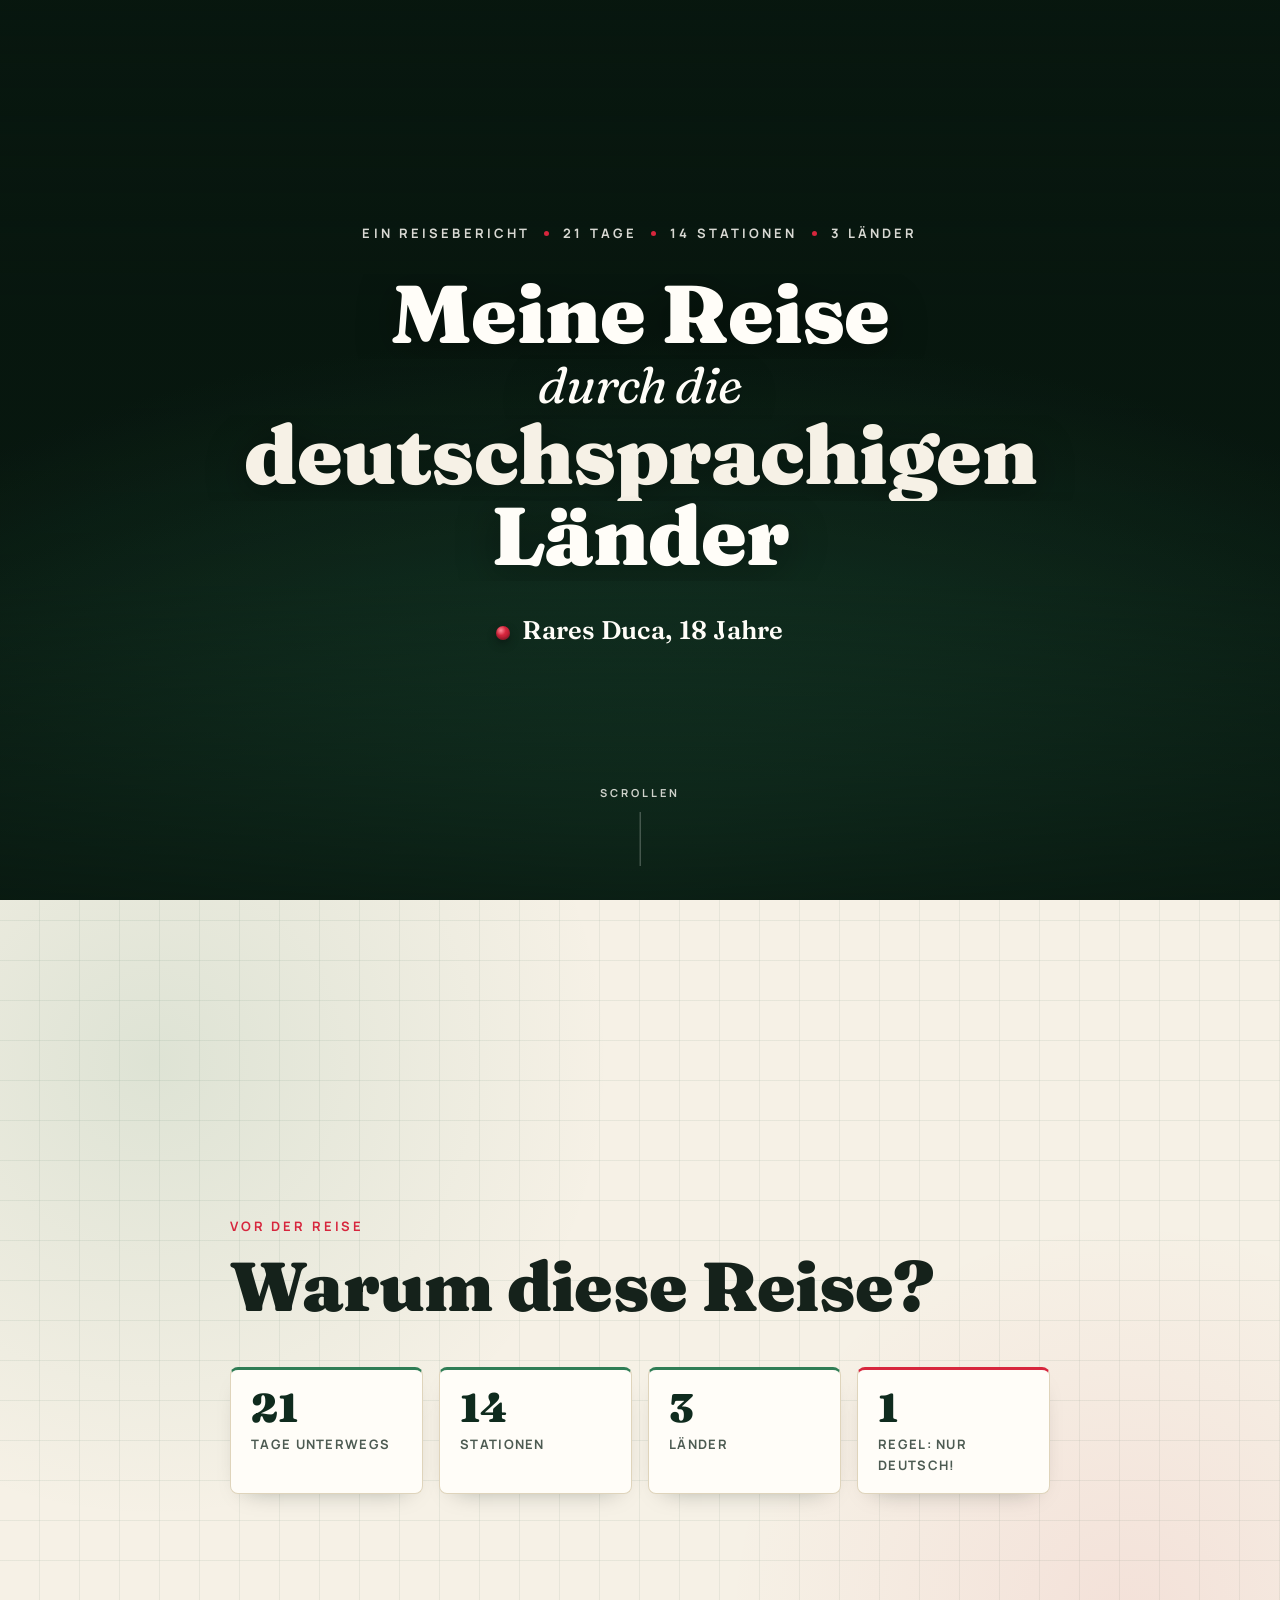
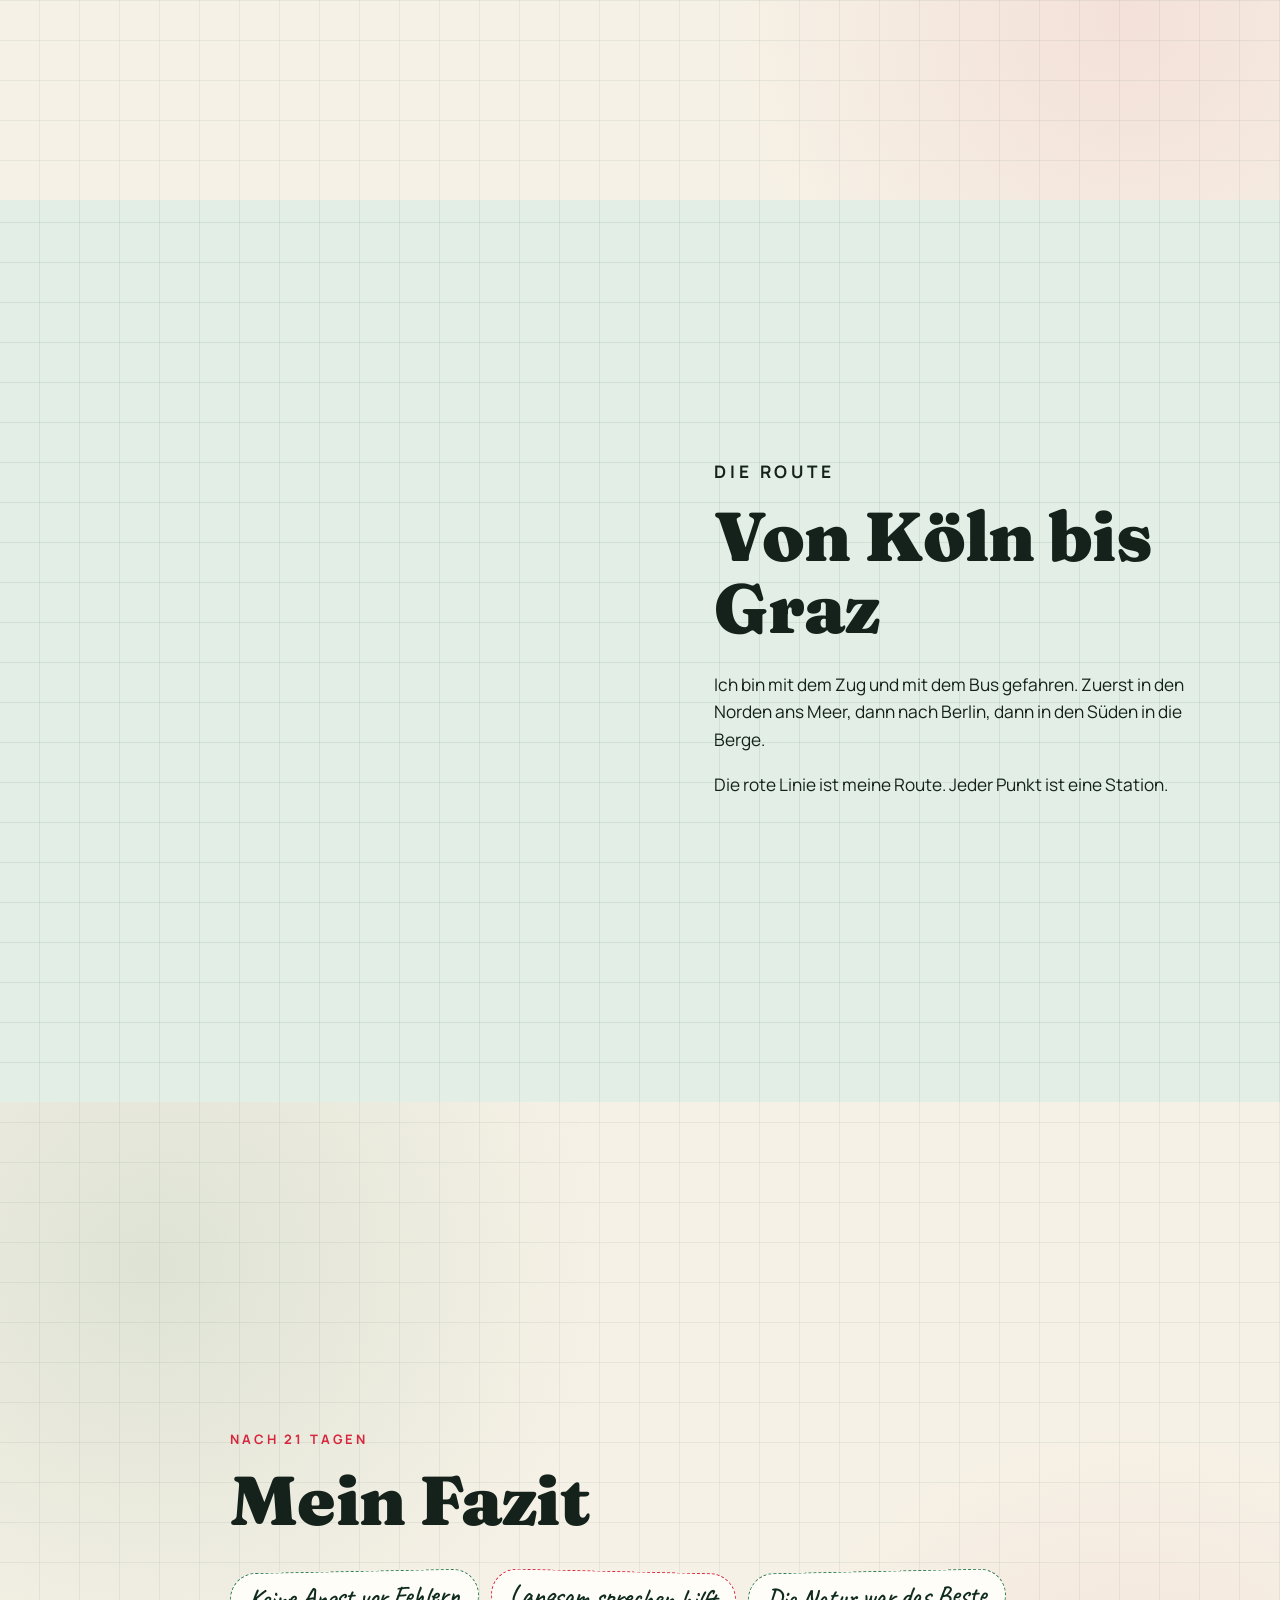
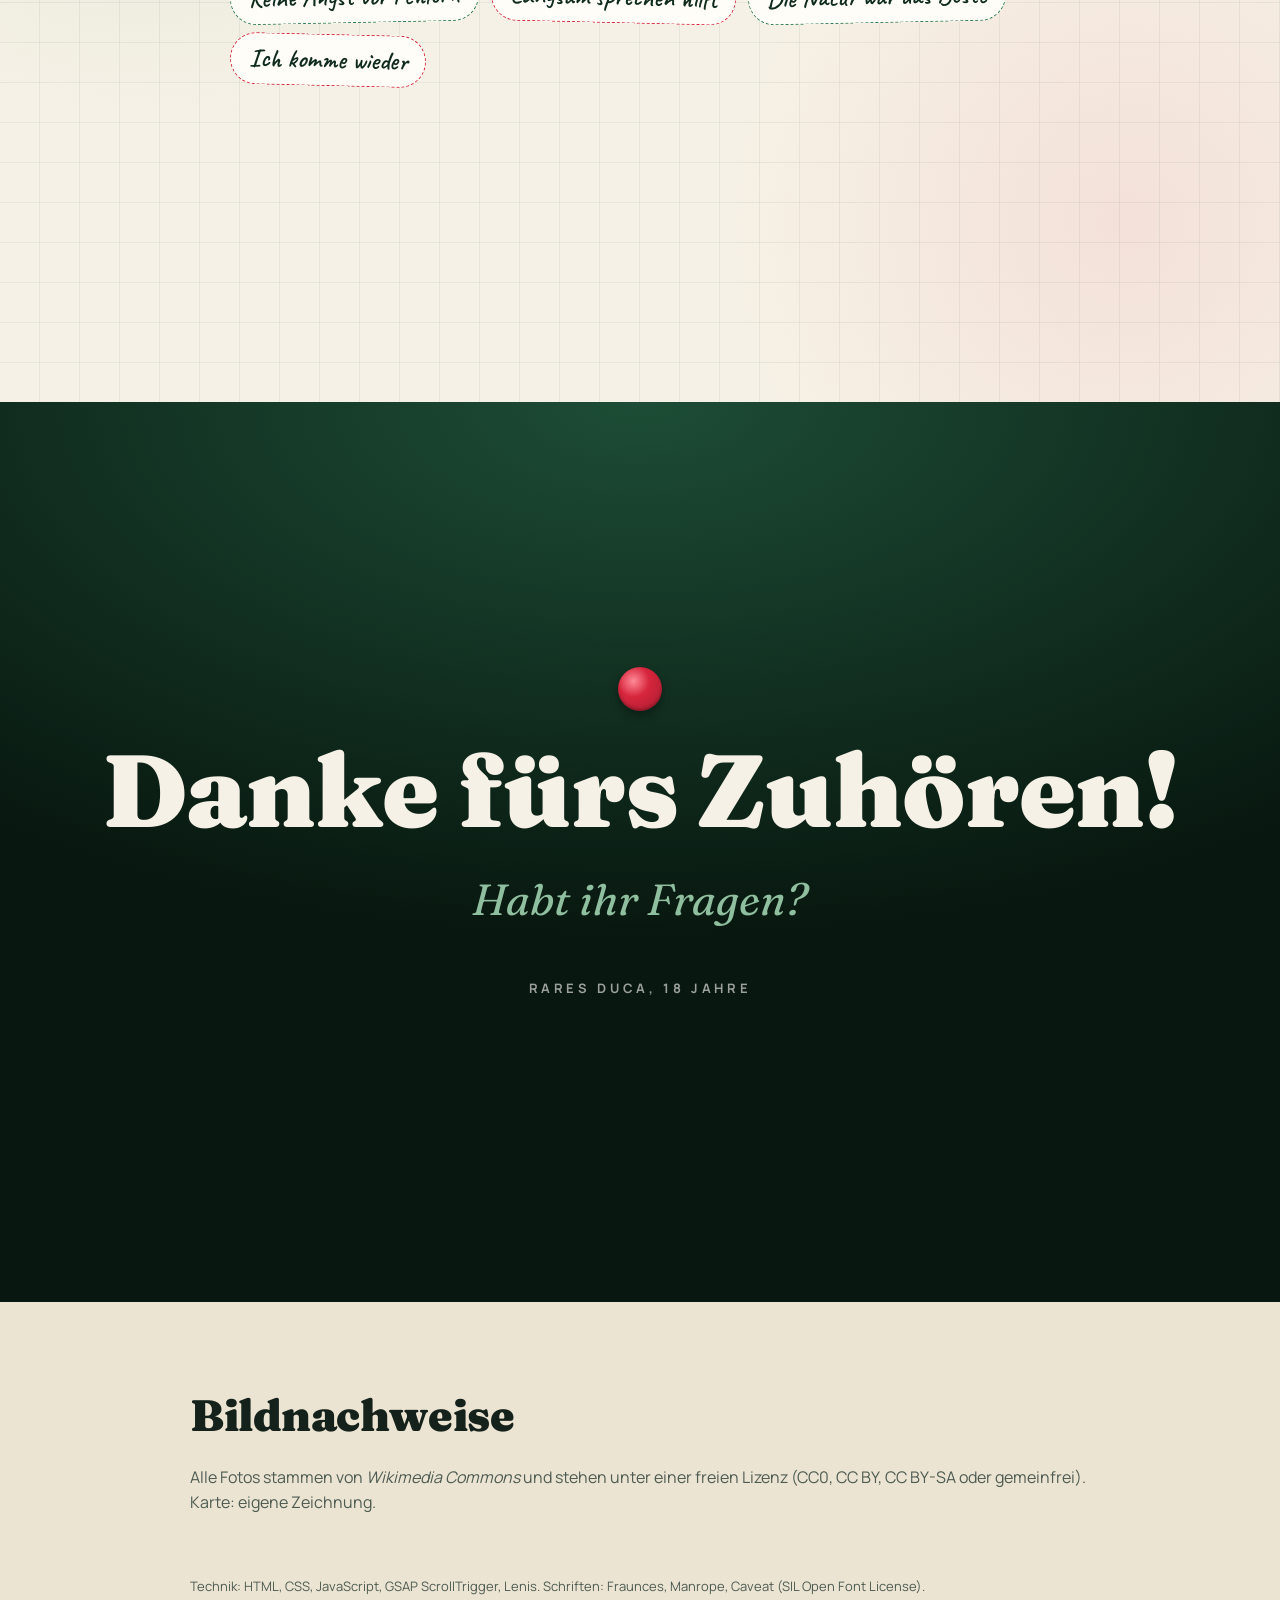
==== commit 27c955c9: "Schriften als data-URI in fonts/fonts.css einbetten Co-Authored-By: Claude Fable 5.1 <noreply@anthro" ====
--- a/index.html
+++ b/index.html
@@ -1,265 +1,128 @@
-<!DOCTYPE html>
-<html lang="en">
-    <head>
-        <meta charset="UTF-8">
-        <meta name="viewport" content="width=device-width, initial-scale=1.0">
-        <title>Proint MLD - Professional Training & Web Development</title>
-        <link href="https://cdn.jsdelivr.net/npm/bootstrap@5.3.0/dist/css/bootstrap.min.css" rel="stylesheet">
-        <link href="https://cdn.jsdelivr.net/npm/bootstrap-icons@1.11.0/font/bootstrap-icons.css" rel="stylesheet">
-        <link rel="stylesheet" href="style.css">
-    </head>
-
-    <body>
-    <a href="#hero" class="skip-to-content">Skip to content</a>
-    <nav class="navbar navbar-expand-lg navbar-dark bg-dark fixed-top shadow">
-        <div class="container">
-            <a class="navbar-brand fw-bold d-flex align-items-center gap-2" href="#hero">
-                <img src="logo.png" alt="Proint MLD" height="40">
-                <span>Proint MLD</span>
-            </a>
-            <button class="navbar-toggler" type="button" data-bs-toggle="collapse" data-bs-target="#mainNav">
-                <span class="navbar-toggler-icon"></span>
-            </button>
-            <div class="collapse navbar-collapse" id="mainNav">
-                <ul class="navbar-nav ms-auto">
-                    <li class="nav-item dropdown">
-                        <a class="nav-link dropdown-toggle" href="#hero" role="button" data-bs-toggle="dropdown" aria-expanded="false" data-i18n="nav.home">Home</a>
-                        <ul class="dropdown-menu">
-                            <li><a class="dropdown-item" href="#hero" data-i18n="nav.home_hero"><i class="bi bi-house-fill me-2"></i>Hero</a></li>
-                            <li><a class="dropdown-item" href="#about" data-i18n="nav.home_about"><i class="bi bi-info-circle-fill me-2"></i>About</a></li>
-                            <li><a class="dropdown-item" href="#services" data-i18n="nav.home_services"><i class="bi bi-gear-fill me-2"></i>Services</a></li>
-                            <li><a class="dropdown-item" href="#team" data-i18n="nav.home_team"><i class="bi bi-people-fill me-2"></i>Team</a></li>
-                            <li><a class="dropdown-item" href="#contact" data-i18n="nav.home_contact"><i class="bi bi-envelope-fill me-2"></i>Contact</a></li>
-                        </ul>
-                    </li>
-                    <li class="nav-item dropdown">
-                        <a class="nav-link dropdown-toggle" href="about.html" role="button" data-bs-toggle="dropdown" aria-expanded="false" data-i18n="nav.about">About</a>
-                        <ul class="dropdown-menu">
-                            <li><a class="dropdown-item" href="about.html#about-what-is" data-i18n="nav.about_whatis"><i class="bi bi-question-circle-fill me-2"></i>What is 3x3?</a></li>
-                            <li><a class="dropdown-item" href="about.html#about-story" data-i18n="nav.about_story"><i class="bi bi-book-fill me-2"></i>Our Story</a></li>
-                            <li><a class="dropdown-item" href="about.html#about-why-team" data-i18n="nav.about_why"><i class="bi bi-trophy-fill me-2"></i>Why This Team</a></li>
-                            <li><a class="dropdown-item" href="about.html#about-players" data-i18n="nav.about_players"><i class="bi bi-person-badge-fill me-2"></i>Players</a></li>
-                            <li><a class="dropdown-item" href="about.html#blog-system" data-i18n="nav.about_blog"><i class="bi bi-journal-text me-2"></i>Blog</a></li>
-                        </ul>
-                    </li>
-                    <li class="nav-item d-flex align-items-center ms-2">
-                        <button class="music-toggle" id="music-toggle" aria-label="Toggle music">
-                            <i class="bi bi-music-note-beamed"></i>
-                        </button>
-                    </li>
-                    <li class="nav-item d-flex align-items-center ms-2">
-                        <button class="lang-toggle" id="lang-toggle" aria-label="Switch language">
-                            <span>RO</span>
-                        </button>
-                    </li>
-                    <li class="nav-item d-flex align-items-center ms-2">
-                        <button class="theme-toggle" id="theme-toggle" aria-label="Toggle theme">
-                            <i class="bi bi-moon-fill"></i>
-                        </button>
-                    </li>
-                </ul>
-            </div>
-        </div>
-    </nav>
-    <audio id="bg-music" src="song.mp3" preload="auto" loop></audio>
-
-    <section id="hero" class="hero-section animate-on-scroll text-white d-flex align-items-center">
-        <div class="container">
-            <div class="row align-items-center g-5">
-                <div class="col-lg-7">
-                    <span class="badge bg-primary mb-4 fs-6" data-i18n="index.hero.badge">Welcome to Proint MLD</span>
-                    <h1 class="display-3 fw-bold mb-4 lh-1" data-i18n="index.hero.title">
-                        Professional Training & Web Development
-                    </h1>
-                    <p class="lead mb-5 fs-5" data-i18n="index.hero.lead">
-                        Build real websites while working with expert mentors, step by step.
-                    </p>
-                    <div class="d-flex gap-3 flex-wrap">
-                        <a href="#services" class="btn btn-primary btn-lg px-4 py-3" data-i18n="index.hero.btn_services">See Services</a>
-                        <a href="#contact" class="btn btn-outline-light btn-lg px-4 py-3" data-i18n="index.hero.btn_contact">Talk With Us</a>
-                        <a href="about.html" class="btn btn-outline-light btn-lg px-4 py-3" data-i18n="index.hero.btn_learn">Learn More</a>
-                    </div>
-                </div>
-                <div class="col-lg-5">
-                    <div class="hero-card bg-white text-dark p-4 rounded-4 shadow-lg">
-                        <span class="badge bg-primary mb-3" data-i18n="index.hero.card_badge">Trusted program</span>
-                        <div class="d-flex align-items-start gap-3 mb-3">
-                            <div class="hero-card-icon text-white bg-primary rounded-3 d-flex align-items-center justify-content-center">
-                                <i class="bi bi-lightbulb-fill fs-4"></i>
-                            </div>
-                            <div>
-                                <h3 class="h4 mb-2 text-primary" data-i18n="index.hero.card_title">Build. Learn. Launch.</h3>
-                                <p class="mb-0 text-secondary" data-i18n="index.hero.card_desc">A clear training path from your first page to a polished launch-ready project.</p>
-                            </div>
-                        </div>
-                        <ul class="hero-card-list list-unstyled mb-0">
-                            <li data-i18n="index.hero.card_li1">Practical workshops with direct mentor feedback</li>
-                            <li data-i18n="index.hero.card_li2">Projects you can show in your portfolio</li>
-                            <li data-i18n="index.hero.card_li3">Support from instructors and peers along the way</li>
-                        </ul>
-                    </div>
-                </div>
-            </div>
-        </div>
-    </section>
-<section id="about" class="py-6 animate-on-scroll">
-        <div class="container">
-            <div class="row align-items-center g-5">
-                <div class="col-lg-6">
-                    <h2 class="display-5 fw-bold mb-4" data-i18n="index.about.title">About Proint MLD</h2>
-                    <p class="lead mb-4" data-i18n="index.about.lead">We help people learn web development through real, hands-on projects.</p>
-                    <p class="mb-0 fs-5" data-i18n="index.about.desc">Every lesson is built around clear results, teamwork, and practical skills you can use right away.</p>
-                </div>
-                <div class="col-lg-6">
-                    <div class="about-card bg-white p-4 rounded-4 shadow-sm">
-                        <h3 class="h5 fw-bold mb-3 text-primary" data-i18n="index.about.card_title">Why students choose us</h3>
-                        <ul class="list-unstyled mb-0">
-                            <li class="mb-2"><i class="bi bi-check-circle-fill text-success me-2"></i><span data-i18n="index.about.card_li1">Project-based classes</span></li>
-                            <li class="mb-2"><i class="bi bi-check-circle-fill text-success me-2"></i><span data-i18n="index.about.card_li2">Modern stack</span></li>
-                            <li class="mb-0"><i class="bi bi-check-circle-fill text-success me-2"></i><span data-i18n="index.about.card_li3">Portfolio-ready outcome</span></li>
-                        </ul>
-                    </div>
-                </div>
-            </div>
-        </div>
-    </section>
-
-<section id="services" class="py-6 animate-on-scroll">
-  <div class="container">
-    <div class="text-center mb-5">
-      <h2 class="display-4 fw-bold mb-3" data-i18n="index.services.title">Our Services</h2>
-      <p class="lead text-white fs-5" data-i18n="index.services.lead">We provide you information about this dream team.</p>
-    </div>
-    <div class="row g-4">   
-      <div class="col-md-4">
-        <div class="service-card card h-100 border-0 shadow-sm">
-          <div class="card-body text-center p-4">
-            <div class="service-icon mb-3">
-              <i class="bi bi-code-slash text-primary"></i>
-            </div>
-            <h5 class="card-title fw-bold" data-i18n="index.services.web_title">Web Development</h5>
-            <p class="card-text" data-i18n="index.services.web_desc">Building responsive sites that feel polished and work well for visitors.</p>
-          </div>
-        </div>
-      </div>
-      <div class="col-md-4">
-        <div class="service-card card h-100 border-0 shadow-sm">
-          <div class="card-body text-center p-4">
-            <div class="service-icon mb-3">
-              <i class="bi bi-lightbulb text-primary"></i>
-            </div>
-            <h5 class="card-title fw-bold" data-i18n="index.services.consult_title">Consulting</h5>
-            <p class="card-text" data-i18n="index.services.consult_desc">Practical guidance on product design, performance, and launch-ready strategy.</p>
-          </div>
-        </div>
-      </div>
-      <div class="col-md-4">
-        <div class="service-card card h-100 border-0 shadow-sm">
-          <div class="card-body text-center p-4">
-            <div class="service-icon mb-3">
-              <i class="bi bi-book text-primary"></i>
-            </div>
-            <h5 class="card-title fw-bold" data-i18n="index.services.train_title">Training</h5>
-            <p class="card-text" data-i18n="index.services.train_desc">Hands-on training sessions focused on real skills and practical outcomes.</p>
-          </div>
-        </div>
-      </div>
-    </div>
-  </div>
-</section>
-<section id="team" class="py-6 animate-on-scroll">
-  <div class="container">
-    <h2 class="text-center display-4 fw-bold mb-5" data-i18n="index.team.title">Our Team</h2>
-    <div class="row g-4">
-      <div class="col-sm-6 col-lg-3">
-        <div class="team-card card h-100 border-0 shadow-sm text-center">
-          <div class="card-body p-4 d-flex flex-column align-items-center justify-content-center gap-3">
-            <div class="team-avatar mb-0">
-              <img class="team-photo rounded-circle" src="Steph.jpg" alt="Stephen Curry">
-            </div>
-            <h5 class="card-title fw-bold mb-2">Stephen Curry</h5>
-            <p class="card-text text-white mb-0" data-i18n="index.team.curry_role">Point Guard</p>
-          </div>
-        </div>
-      </div>
-      <div class="col-sm-6 col-lg-3">
-        <div class="team-card card h-100 border-0 shadow-sm text-center">
-          <div class="card-body p-4 d-flex flex-column align-items-center justify-content-center gap-3">
-            <div class="team-avatar mb-0">
-              <img class="team-photo rounded-circle" src="lbj.jpg" alt="LeBron James">
-            </div>
-            <h5 class="card-title fw-bold mb-2">LeBron James</h5>
-            <p class="card-text text-white mb-0" data-i18n="index.team.lebron_role">Small Forward</p>
-          </div>
-        </div>
-      </div>
-      <div class="col-sm-6 col-lg-3">
-        <div class="team-card card h-100 border-0 shadow-sm text-center">
-          <div class="card-body p-4 d-flex flex-column align-items-center justify-content-center gap-3">
-            <div class="team-avatar mb-0">
-              <img class="team-photo rounded-circle" src="wembananas.jpg" alt="Victor Wembanyama">
-            </div>
-            <h5 class="card-title fw-bold mb-2">Victor Wembanyama</h5>
-            <p class="card-text text-white mb-0" data-i18n="index.team.wemby_role">Center</p>
-          </div>
-        </div>
-      </div>
-      <div class="col-sm-6 col-lg-3">
-        <div class="team-card card h-100 border-0 shadow-sm text-center">
-          <div class="card-body p-4 d-flex flex-column align-items-center justify-content-center gap-3">
-            <div class="team-avatar mb-0">
-              <img class="team-photo rounded-circle" src="joelll.jpg" alt="Joel Embiid">
-            </div>
-            <h5 class="card-title fw-bold mb-2">Joel Embiid</h5>
-            <p class="card-text text-white mb-0" data-i18n="index.team.embiid_role">Center (Sub)</p>
-          </div>
-        </div>
-      </div>
-    </div>
-  </div>
-</section>
-<section id="contact" class="py-6 animate-on-scroll">
-  <div class="container">
-    <div class="text-center mb-5">
-      <h2 class="display-4 fw-bold mb-3 text-white" data-i18n="index.contact.title">Get In Touch</h2>
-      <p class="lead text-white fs-5" data-i18n="index.contact.lead">Ready to start your 3x3 journey?</p>
-    </div>
-    <div class="row justify-content-center">
-      <div class="col-md-7 col-lg-6">
-        <div class="contact-card bg-white text-dark p-5 rounded-4 shadow">
-          <form id="contact-form" action="https://formspree.io/f/xaqlkdgb" method="POST" novalidate>
-            <div class="mb-3">
-              <label for="name" class="form-label fw-bold" data-i18n="index.contact.name_label">Name</label>
-              <input id="name" name="name" type="text" class="form-control" data-i18n-placeholder="index.contact.name_ph" placeholder="Your full name" required>
-            </div>
-
-            <div class="mb-3">
-              <label for="email" class="form-label fw-bold" data-i18n="index.contact.email_label">Email</label>
-              <input id="email" name="email" type="email" class="form-control" data-i18n-placeholder="index.contact.email_ph" placeholder="you@example.com" required>
-            </div>
-
-            <div class="mb-3">
-              <label for="message" class="form-label fw-bold" data-i18n="index.contact.msg_label">Message</label>
-              <textarea id="message" name="message" class="form-control" rows="4" data-i18n-placeholder="index.contact.msg_ph" placeholder="Tell us what you're looking for..." required></textarea>
-            </div>
-
-            <button type="submit" class="btn btn-primary w-100 btn-lg" data-i18n="index.contact.btn_send">Send Message</button>
-          </form>
-        </div>
-      </div>
-    </div>
-  </div>
-</section>
-<button class="back-to-top" aria-label="Back to top">↑</button>
-<footer class="py-4 bg-secondary text-light">
-  <div class="container text-center">
-    <p class="mb-1" data-i18n="footer.copyright">&copy; 2026 Proint MLD. All rights reserved.</p>
-    <p class="mb-0" data-i18n="footer.desc">Professional Training & Web Development Consulting</p>
-  </div>
-</footer>
-        <script src="https://cdn.jsdelivr.net/npm/bootstrap@5.3.0/dist/js/bootstrap.bundle.min.js"></script>
-        <script src="lang.js"></script>
-        <script src="script.js"></script>
-    </body>
-    
-</html>+<!DOCTYPE html>
+<html lang="de">
+<head>
+  <meta charset="utf-8">
+  <meta name="viewport" content="width=device-width, initial-scale=1">
+  <title>Meine Reise durch die deutschsprachigen Länder – Rares Duca</title>
+  <meta name="description" content="Ein Reisebericht in 14 Stationen durch Deutschland, die Schweiz und Österreich. Von Rares Duca, 18 Jahre.">
+  <meta name="theme-color" content="#0f2b1e">
+  <link rel="preload" as="image" href="images/00-hero-bg.webp" type="image/webp">
+  <link rel="stylesheet" href="fonts/fonts.css">
+  <link rel="stylesheet" href="css/style.css">
+  <link rel="icon" href="data:image/svg+xml,%3Csvg xmlns='http://www.w3.org/2000/svg' viewBox='0 0 32 32'%3E%3Ccircle cx='16' cy='16' r='14' fill='%23d7263d'/%3E%3Ccircle cx='12' cy='11' r='4' fill='%23ffffff' opacity='.55'/%3E%3C/svg%3E">
+</head>
+<body>
+
+  <!-- Fixe Elemente (HUD) -->
+  <header class="hud" id="hud">
+    <a class="hud__brand" href="#hero">Rares Duca <span>·</span> Meine Reise</a>
+    <div class="hud__day" id="dayCounter" aria-live="polite">Tag 1 von 21</div>
+  </header>
+
+  <div class="toast" id="toast" aria-live="polite"><span id="toastText"></span></div>
+
+  <aside class="minimap" id="minimap" aria-hidden="true">
+    <svg class="minimap__svg" id="minimapSvg" viewBox="0 0 480 590" role="img" aria-label="Kleine Karte mit der Route"></svg>
+  </aside>
+
+  <nav class="rail" id="rail" aria-label="Stationen"></nav>
+
+  <main id="main">
+
+    <!-- HERO -->
+    <section class="hero" id="hero" data-nav>
+      <div class="hero__bg"><img id="heroImg" src="images/00-hero-bg.webp" alt="" fetchpriority="high" decoding="async"></div>
+      <div class="hero__veil"></div>
+      <div class="hero__inner">
+        <p class="hero__kicker"><span>Ein Reisebericht</span><i></i><span>21 Tage</span><i></i><span>14 Stationen</span><i></i><span>3 Länder</span></p>
+        <h1 class="hero__title">
+          <span class="line"><span>Meine Reise</span></span>
+          <span class="line"><span>durch die</span></span>
+          <span class="line"><span>deutsch&shy;sprachigen</span></span>
+          <span class="line"><span>Länder</span></span>
+        </h1>
+        <p class="hero__author"><span class="pin pin--small"></span>Rares Duca, 18 Jahre</p>
+      </div>
+      <a class="hero__scroll" href="#warum" aria-label="Nach unten scrollen"><span>Scrollen</span><i></i></a>
+    </section>
+
+    <!-- WARUM -->
+    <section class="intro" id="warum" data-nav>
+      <div class="intro__inner">
+        <p class="eyebrow">Vor der Reise</p>
+        <h2 class="h2">Warum diese Reise?</h2>
+        <div class="intro__text" id="warumText"></div>
+        <ul class="intro__facts">
+          <li><strong>21</strong><span>Tage unterwegs</span></li>
+          <li><strong>14</strong><span>Stationen</span></li>
+          <li><strong>3</strong><span>Länder</span></li>
+          <li><strong>1</strong><span>Regel: nur Deutsch!</span></li>
+        </ul>
+      </div>
+    </section>
+
+    <!-- ROUTE (Karte) -->
+    <section class="route" id="route" data-nav>
+      <div class="route__inner">
+        <div class="route__map">
+          <svg class="map" id="mapSvg" viewBox="0 0 480 590" role="img" aria-label="Karte von Deutschland, der Schweiz und Österreich mit meiner Route"></svg>
+        </div>
+        <div class="route__text">
+          <p class="eyebrow">Die Route</p>
+          <h2 class="h2">Von Köln bis Graz</h2>
+          <p>Ich bin mit dem Zug und mit dem Bus gefahren. Zuerst in den Norden ans Meer, dann nach Berlin, dann in den Süden in die Berge.</p>
+          <p>Die rote Linie ist meine Route. Jeder Punkt ist eine Station.</p>
+          <ol class="route__legend" id="routeLegend"></ol>
+        </div>
+      </div>
+    </section>
+
+    <!-- STATIONEN (werden aus js/data.js erzeugt) -->
+    <div id="stations"></div>
+
+    <!-- FAZIT -->
+    <section class="fazit" id="fazit" data-nav>
+      <div class="fazit__inner">
+        <p class="eyebrow">Nach 21 Tagen</p>
+        <h2 class="h2">Mein Fazit</h2>
+        <div class="fazit__text" id="fazitText"></div>
+        <ul class="fazit__chips">
+          <li>Keine Angst vor Fehlern</li>
+          <li>Langsam sprechen hilft</li>
+          <li>Die Natur war das Beste</li>
+          <li>Ich komme wieder</li>
+        </ul>
+      </div>
+    </section>
+
+    <!-- DANKE -->
+    <section class="danke" id="danke" data-nav>
+      <div class="danke__inner">
+        <span class="pin pin--big" aria-hidden="true"></span>
+        <h2 class="danke__title">Danke fürs Zuhören!</h2>
+        <p class="danke__q">Habt ihr Fragen?</p>
+        <p class="danke__author">Rares Duca, 18 Jahre</p>
+      </div>
+    </section>
+
+    <!-- BILDNACHWEISE -->
+    <section class="credits" id="bildnachweise" data-nav>
+      <div class="credits__inner">
+        <h2 class="h2 h2--small">Bildnachweise</h2>
+        <p class="credits__note">Alle Fotos stammen von <em>Wikimedia Commons</em> und stehen unter einer freien Lizenz (CC0, CC BY, CC BY-SA oder gemeinfrei). Karte: eigene Zeichnung.</p>
+        <ol class="credits__list" id="creditsList"></ol>
+        <p class="credits__tech">Technik: HTML, CSS, JavaScript, GSAP ScrollTrigger, Lenis. Schriften: Fraunces, Manrope, Caveat (SIL Open Font License).</p>
+      </div>
+    </section>
+
+  </main>
+
+  <script src="vendor/gsap.min.js"></script>
+  <script src="vendor/ScrollTrigger.min.js"></script>
+  <script src="vendor/lenis.min.js"></script>
+  <script src="js/data.js"></script>
+  <script src="js/credits.js"></script>
+  <script src="js/map.js"></script>
+  <script src="js/app.js"></script>
+</body>
+</html>
--- a/fonts/fonts.css
+++ b/fonts/fonts.css
@@ -0,0 +1,10 @@
+/* Lokale Schriften (Fraunces, Manrope, Caveat – SIL Open Font License), als data-URI eingebettet,
+   damit die Seite ohne Internet und per file:// funktioniert. Quelle: @fontsource-Pakete. */
+@font-face { font-family: 'Fraunces'; font-style: normal; font-weight: 400; font-display: swap; src: url([data-uri]) format('woff2'); }
+@font-face { font-family: 'Fraunces'; font-style: italic; font-weight: 400; font-display: swap; src: url([data-uri]) format('woff2'); }
+@font-face { font-family: 'Fraunces'; font-style: normal; font-weight: 600; font-display: swap; src: url([data-uri]) format('woff2'); }
+@font-face { font-family: 'Fraunces'; font-style: normal; font-weight: 900; font-display: swap; src: url([data-uri]) format('woff2'); }
+@font-face { font-family: 'Manrope'; font-style: normal; font-weight: 400; font-display: swap; src: url([data-uri]) format('woff2'); }
+@font-face { font-family: 'Manrope'; font-style: normal; font-weight: 500; font-display: swap; src: url([data-uri]) format('woff2'); }
+@font-face { font-family: 'Manrope'; font-style: normal; font-weight: 700; font-display: swap; src: url([data-uri]) format('woff2'); }
+@font-face { font-family: 'Caveat'; font-style: normal; font-weight: 600; font-display: swap; src: url([data-uri]) format('woff2'); }
--- a/css/style.css
+++ b/css/style.css
@@ -0,0 +1,521 @@
+/* ==========================================================================
+   Meine Reise durch die deutschsprachigen Länder – Stylesheet
+   Palette: Kartengrün, Papier, Pinnadel-Rot
+   ========================================================================== */
+
+/* Schriften: siehe fonts/fonts.css (lokal eingebettet) */
+
+/* ---------- Tokens ---------- */
+:root {
+  --green-950: #08170f;
+  --green-900: #0f2b1e;
+  --green-700: #1d4d36;
+  --green-500: #2f7d55;
+  --green-300: #8fbf9f;
+  --green-100: #e3efe6;
+  --paper: #f6f1e6;
+  --paper-2: #ece4d2;
+  --paper-3: #dfd4bb;
+  --ink: #15221b;
+  --ink-soft: #4d5b52;
+  --red: #d7263d;
+  --red-dark: #a51b2f;
+  --gold: #c9a227;
+  --white: #fffdf8;
+
+  --font-display: 'Fraunces', Georgia, 'Times New Roman', serif;
+  --font-body: 'Manrope', 'Segoe UI', system-ui, sans-serif;
+  --font-hand: 'Caveat', 'Segoe Script', cursive;
+
+  --rail-h: 56px;
+  --gutter: clamp(20px, 6vw, 96px);
+  --radius: 8px;
+  --shadow-lg: 0 30px 60px -20px rgba(8, 23, 15, .45), 0 10px 24px -10px rgba(8, 23, 15, .3);
+  --ease-out: cubic-bezier(.16, 1, .3, 1);
+}
+
+/* ---------- Basis ---------- */
+*, *::before, *::after { box-sizing: border-box; }
+html { scroll-behavior: auto; -webkit-text-size-adjust: 100%; }
+html.lenis, html.lenis body { height: auto; }
+.lenis.lenis-smooth { scroll-behavior: auto !important; }
+.lenis.lenis-stopped { overflow: hidden; }
+body {
+  margin: 0;
+  background: var(--paper);
+  color: var(--ink);
+  font-family: var(--font-body);
+  font-size: 17px;
+  line-height: 1.6;
+  overflow-x: hidden;
+  -webkit-font-smoothing: antialiased;
+}
+img { display: block; max-width: 100%; }
+a { color: inherit; }
+h1, h2, h3 { margin: 0; font-family: var(--font-display); font-weight: 900; line-height: 1.05; letter-spacing: -.01em; }
+p { margin: 0 0 1em; }
+ul, ol { margin: 0; padding: 0; list-style: none; }
+button { font: inherit; }
+:focus-visible { outline: 3px solid var(--red); outline-offset: 3px; }
+
+.eyebrow {
+  margin: 0 0 14px;
+  font-size: 13px; font-weight: 700; letter-spacing: .22em; text-transform: uppercase;
+  color: var(--red);
+}
+.h2 { font-size: clamp(38px, 5.4vw, 72px); margin-bottom: 26px; }
+.h2--small { font-size: clamp(30px, 3.6vw, 44px); }
+
+/* ---------- Pinnadel ---------- */
+.pin {
+  position: relative; display: inline-block;
+  width: 22px; height: 22px; border-radius: 50%;
+  background: radial-gradient(circle at 35% 32%, #ff8a97 0, var(--red) 38%, var(--red-dark) 100%);
+  box-shadow: 0 4px 8px rgba(0, 0, 0, .35), inset 0 -2px 3px rgba(0, 0, 0, .25);
+}
+.pin::after {
+  content: ''; position: absolute; left: 50%; top: 88%;
+  width: 2px; height: 14px; margin-left: -1px;
+  background: linear-gradient(#9a9a9a, #4a4a4a);
+  transform: rotate(-18deg); transform-origin: top center;
+  box-shadow: 2px 6px 6px rgba(0, 0, 0, .25);
+  z-index: -1;
+}
+.pin--small { width: 14px; height: 14px; margin-right: 12px; vertical-align: -1px; }
+.pin--small::after { height: 9px; }
+.pin--big { width: 44px; height: 44px; margin-bottom: 22px; }
+.pin--big::after { height: 26px; width: 3px; }
+
+/* ---------- HUD (oben) ---------- */
+.hud {
+  position: fixed; inset: 0 0 auto 0; z-index: 40;
+  display: flex; justify-content: space-between; align-items: center;
+  padding: 18px 28px;
+  pointer-events: none;
+}
+.hud__brand {
+  pointer-events: auto;
+  color: var(--white); text-decoration: none;
+  font-size: 13px; font-weight: 700; letter-spacing: .2em; text-transform: uppercase;
+  text-shadow: 0 1px 8px rgba(0, 0, 0, .5);
+  opacity: 0; transform: translateY(-8px);
+  transition: opacity .5s var(--ease-out), transform .5s var(--ease-out);
+}
+.hud__brand span { color: var(--red); margin: 0 6px; }
+.hud__day {
+  pointer-events: auto;
+  font-family: var(--font-display); font-weight: 600; font-size: 18px;
+  color: var(--green-900); background: var(--paper);
+  padding: 8px 18px; border-radius: 999px;
+  box-shadow: 0 8px 20px -8px rgba(0, 0, 0, .5);
+  opacity: 0; transform: translateY(-8px);
+  transition: opacity .5s var(--ease-out), transform .5s var(--ease-out);
+}
+.hud__day::before { content: ''; display: inline-block; width: 8px; height: 8px; border-radius: 50%; background: var(--red); margin-right: 10px; vertical-align: 2px; }
+.hud.is-visible .hud__brand, .hud.is-visible .hud__day { opacity: 1; transform: none; }
+.hud.is-light .hud__brand { color: var(--green-900); text-shadow: none; }
+
+/* ---------- Toast: "Willkommen in ..." ---------- */
+.toast {
+  position: fixed; left: 50%; top: 16px; z-index: 45;
+  transform: translate(-50%, -10px); opacity: 0;
+  pointer-events: none;
+  transition: opacity .6s var(--ease-out), transform .6s var(--ease-out);
+}
+.toast span {
+  display: inline-block;
+  font-family: var(--font-display); font-style: italic; font-weight: 400;
+  font-size: clamp(17px, 1.5vw, 22px); color: var(--paper);
+  background: rgba(15, 43, 30, .86);
+  border: 1px solid rgba(255, 255, 255, .18);
+  padding: 9px 24px; border-radius: 999px; line-height: 1.3;
+  backdrop-filter: blur(8px); -webkit-backdrop-filter: blur(8px);
+  box-shadow: var(--shadow-lg);
+}
+.toast.is-visible { opacity: 1; transform: translate(-50%, 0); }
+
+/* ---------- Mini-Karte ---------- */
+.minimap {
+  position: fixed; left: 24px; bottom: calc(var(--rail-h) + 40px); z-index: 38;
+  width: 132px; padding: 8px;
+  background: var(--paper); border-radius: 10px;
+  box-shadow: 0 14px 30px -12px rgba(0, 0, 0, .55);
+  opacity: 0; transform: translateY(14px) scale(.96);
+  transition: opacity .5s var(--ease-out), transform .5s var(--ease-out);
+  pointer-events: none;
+}
+.minimap.is-visible { opacity: 1; transform: none; }
+.minimap__svg { width: 100%; height: auto; display: block; }
+
+/* ---------- Bahn-Leiste (unten) ---------- */
+.rail {
+  position: fixed; left: 50%; bottom: 18px; z-index: 40;
+  transform: translate(-50%, 0);
+  width: min(1120px, 92vw); height: var(--rail-h);
+  padding: 0 32px;
+  display: flex; align-items: center; justify-content: space-between;
+  background: rgba(15, 43, 30, .88);
+  border: 1px solid rgba(255, 255, 255, .12);
+  border-radius: 999px;
+  backdrop-filter: blur(10px); -webkit-backdrop-filter: blur(10px);
+  box-shadow: 0 20px 40px -18px rgba(0, 0, 0, .7);
+  opacity: 0; transform: translate(-50%, 20px);
+  transition: opacity .5s var(--ease-out), transform .5s var(--ease-out);
+}
+.rail.is-visible { opacity: 1; transform: translate(-50%, 0); }
+.rail__track {
+  position: absolute; left: 40px; right: 40px; top: 50%; height: 2px; margin-top: -1px;
+  background: rgba(255, 255, 255, .18);
+}
+.rail__track i {
+  position: absolute; left: 0; top: 0; height: 100%; width: 0;
+  background: var(--red);
+  transition: width .6s var(--ease-out);
+}
+.rail__stop {
+  position: relative; z-index: 1;
+  width: 16px; height: 16px; padding: 0; border: 0; border-radius: 50%;
+  background: var(--paper-3); cursor: pointer;
+  box-shadow: 0 0 0 3px rgba(15, 43, 30, .9);
+  transition: transform .3s var(--ease-out), background .3s;
+}
+.rail__stop:hover { transform: scale(1.35); background: var(--white); }
+.rail__stop.is-done { background: var(--red); }
+.rail__stop.is-current { background: var(--red); transform: scale(1.6); box-shadow: 0 0 0 3px rgba(15, 43, 30, .9), 0 0 0 7px rgba(215, 38, 61, .3); }
+.rail__stop .rail__tip {
+  position: absolute; left: 50%; bottom: 22px; transform: translate(-50%, 6px);
+  white-space: nowrap; font-size: 12px; font-weight: 700; letter-spacing: .04em;
+  color: var(--green-900); background: var(--paper);
+  padding: 4px 10px; border-radius: 6px;
+  opacity: 0; pointer-events: none;
+  transition: opacity .25s, transform .25s var(--ease-out);
+}
+.rail__stop .rail__tip::after { content: ''; position: absolute; left: 50%; top: 100%; margin-left: -5px; border: 5px solid transparent; border-top-color: var(--paper); }
+.rail__stop:hover .rail__tip, .rail__stop.is-current .rail__tip { opacity: 1; transform: translate(-50%, 0); }
+.rail__stop.is-current .rail__tip { font-size: 11px; transform: translate(-50%, 0) scale(.72); bottom: 20px; }
+.rail__flag { position: absolute; z-index: 0; top: 50%; width: 1px; height: 14px; margin-top: -7px; background: rgba(255, 255, 255, .35); }
+
+/* ---------- HERO ---------- */
+.hero {
+  position: relative; min-height: 100vh; min-height: 100svh;
+  display: grid; place-items: center; grid-template-columns: minmax(0, 1fr);
+  background: radial-gradient(120% 90% at 50% 100%, var(--green-700), var(--green-950) 70%);
+  overflow: hidden; color: var(--white);
+}
+.hero__bg { position: absolute; inset: 0; overflow: hidden; }
+.hero__bg img { width: 100%; height: 100%; object-fit: cover; transform: scale(1.06); transform-origin: 50% 40%; will-change: transform; }
+.hero.no-image .hero__bg { display: none; }
+.hero__veil {
+  position: absolute; inset: 0;
+  background:
+    linear-gradient(180deg, rgba(8, 23, 15, .55) 0%, rgba(8, 23, 15, .15) 35%, rgba(8, 23, 15, .2) 65%, rgba(8, 23, 15, .85) 100%);
+}
+.hero__inner { position: relative; text-align: center; padding: 0 var(--gutter); max-width: 1500px; width: 100%; }
+.hero__kicker {
+  display: flex; gap: 14px; justify-content: center; align-items: center; flex-wrap: wrap;
+  font-size: 13px; font-weight: 700; letter-spacing: .24em; text-transform: uppercase;
+  color: rgba(255, 253, 248, .85); margin-bottom: 30px;
+}
+.hero__kicker i { width: 5px; height: 5px; border-radius: 50%; background: var(--red); }
+.hero__title {
+  font-size: clamp(44px, 6.4vw, 104px); line-height: .98;
+  text-shadow: 0 6px 40px rgba(0, 0, 0, .45);
+}
+.hero__title .line { display: block; overflow: hidden; padding-bottom: .06em; margin-bottom: -.06em; }
+.hero__title .line > span { display: block; will-change: transform; }
+.hero__title .line:nth-child(2) { font-weight: 400; font-style: italic; font-size: .62em; line-height: 1.2; }
+.hero__title .line:nth-child(3) { color: var(--paper); }
+.hero__author {
+  margin-top: 34px; font-family: var(--font-display); font-weight: 600; font-size: clamp(20px, 2vw, 28px);
+  letter-spacing: .01em;
+}
+.hero__scroll {
+  position: absolute; left: 50%; bottom: 34px; transform: translateX(-50%);
+  display: flex; flex-direction: column; align-items: center; gap: 10px;
+  text-decoration: none; color: rgba(255, 253, 248, .8);
+  font-size: 11px; font-weight: 700; letter-spacing: .28em; text-transform: uppercase;
+}
+.hero__scroll i { width: 1px; height: 54px; background: rgba(255, 253, 248, .35); position: relative; overflow: hidden; }
+.hero__scroll i::after { content: ''; position: absolute; left: 0; top: -100%; width: 100%; height: 100%; background: var(--red); animation: scrollHint 1.8s cubic-bezier(.65, 0, .35, 1) infinite; }
+@keyframes scrollHint { 0% { top: -100%; } 60% { top: 100%; } 100% { top: 100%; } }
+
+/* ---------- Intro / Fazit (Papier-Seiten) ---------- */
+.intro, .fazit {
+  position: relative; min-height: 100vh;
+  display: grid; place-items: center;
+  padding: 14vh var(--gutter) calc(var(--rail-h) + 60px);
+  background-color: var(--paper);
+  background-image:
+    radial-gradient(circle at 12% 18%, rgba(47, 125, 85, .12) 0, transparent 34%),
+    radial-gradient(circle at 88% 80%, rgba(215, 38, 61, .08) 0, transparent 30%),
+    repeating-linear-gradient(0deg, transparent 0 39px, rgba(29, 77, 54, .07) 39px 40px),
+    repeating-linear-gradient(90deg, transparent 0 39px, rgba(29, 77, 54, .07) 39px 40px);
+}
+.intro__inner, .fazit__inner { max-width: 820px; width: 100%; }
+.intro__text p, .fazit__text p { font-size: clamp(19px, 1.7vw, 24px); line-height: 1.55; color: var(--ink); }
+.intro__text p:first-child::first-letter, .fazit__text p:first-child::first-letter {
+  font-family: var(--font-display); font-weight: 900; font-size: 3.1em; line-height: .8;
+  float: left; margin: .08em .12em 0 0; color: var(--green-700);
+}
+.intro__facts {
+  display: grid; grid-template-columns: repeat(4, 1fr); gap: 16px; margin-top: 44px;
+}
+.intro__facts li {
+  background: var(--white); border: 1px solid var(--paper-3); border-radius: var(--radius);
+  padding: 18px 20px; box-shadow: 0 10px 24px -16px rgba(8, 23, 15, .4);
+  border-top: 3px solid var(--green-500);
+}
+.intro__facts li:last-child { border-top-color: var(--red); }
+.intro__facts strong { display: block; font-family: var(--font-display); font-weight: 900; font-size: 40px; line-height: 1; color: var(--green-900); }
+.intro__facts span { display: block; margin-top: 6px; font-size: 13px; font-weight: 700; letter-spacing: .1em; text-transform: uppercase; color: var(--ink-soft); }
+.fazit__chips { display: flex; flex-wrap: wrap; gap: 12px; margin-top: 34px; }
+.fazit__chips li {
+  font-family: var(--font-hand); font-size: 26px; color: var(--green-900);
+  background: var(--white); border: 1px dashed var(--green-500);
+  padding: 4px 18px; border-radius: 999px; transform: rotate(-1.2deg);
+}
+.fazit__chips li:nth-child(even) { transform: rotate(1.4deg); border-color: var(--red); }
+
+/* ---------- Route / Karte ---------- */
+.route {
+  position: relative; min-height: 100vh;
+  background: var(--green-100);
+  background-image:
+    repeating-linear-gradient(0deg, transparent 0 39px, rgba(29, 77, 54, .09) 39px 40px),
+    repeating-linear-gradient(90deg, transparent 0 39px, rgba(29, 77, 54, .09) 39px 40px);
+  overflow: hidden;
+}
+.route__inner {
+  min-height: 100vh;
+  display: grid; grid-template-columns: minmax(0, 1.1fr) minmax(0, .9fr); align-items: center; gap: 40px;
+  padding: 8vh var(--gutter) calc(var(--rail-h) + 40px);
+  max-width: 1500px; margin: 0 auto;
+}
+.route__map { display: grid; place-items: center; }
+.map { width: 100%; max-height: 84vh; height: auto; filter: drop-shadow(0 30px 40px rgba(8, 23, 15, .25)); }
+.route__text p { font-size: clamp(17px, 1.35vw, 21px); color: var(--ink); max-width: 46ch; }
+.route__legend { display: grid; grid-template-columns: 1fr 1fr; gap: 6px 22px; margin-top: 22px; }
+.route__legend li { display: flex; align-items: baseline; gap: 10px; font-size: 14px; color: var(--ink-soft); }
+.route__legend li b { font-family: var(--font-display); font-weight: 900; color: var(--red); min-width: 22px; font-size: 15px; }
+.route__legend li .flag { margin-left: auto; font-size: 10px; font-weight: 700; letter-spacing: .12em; color: var(--green-500); }
+
+/* Karte – SVG-Klassen (in js/map.js erzeugt) */
+.map .land { fill: #cfe3d4; stroke: var(--green-700); stroke-width: 1.4; stroke-linejoin: round; }
+.map .land--CH { fill: #c3d9c8; }
+.map .land--AT { fill: #d6e8da; }
+.map .land-label { font-family: var(--font-body); font-size: 12px; font-weight: 700; letter-spacing: .28em; fill: var(--green-700); opacity: .55; text-anchor: middle; }
+.map .route-shadow { fill: none; stroke: rgba(8, 23, 15, .18); stroke-width: 6; stroke-linecap: round; stroke-linejoin: round; }
+.map .route-line { fill: none; stroke: var(--red); stroke-width: 3; stroke-linecap: round; stroke-linejoin: round; stroke-dasharray: 1 7; }
+.map .route-draw { fill: none; stroke: var(--red); stroke-width: 3; stroke-linecap: round; stroke-linejoin: round; }
+.map .city { transition: opacity .3s; }
+.map .city__halo { fill: var(--red); opacity: 0; transform-box: fill-box; transform-origin: center; }
+.map .city__dot { fill: var(--paper); stroke: var(--green-900); stroke-width: 2; transition: fill .3s, stroke .3s; }
+.map .city__nr { font-family: var(--font-display); font-weight: 900; font-size: 9px; fill: var(--green-900); text-anchor: middle; pointer-events: none; }
+.map .city__label { font-family: var(--font-body); font-weight: 700; font-size: 11px; fill: var(--green-900); paint-order: stroke; stroke: var(--green-100); stroke-width: 3px; stroke-linejoin: round; opacity: .55; transition: opacity .3s; }
+.map .city.is-lit .city__dot { fill: var(--red); stroke: var(--white); }
+.map .city.is-lit .city__nr { fill: var(--white); }
+.map .city.is-lit .city__label { opacity: 1; }
+.map .city.is-lit .city__halo { animation: halo 1.6s var(--ease-out) forwards; }
+.map .traveller { fill: var(--white); stroke: var(--red); stroke-width: 3; }
+@keyframes halo { 0% { opacity: .6; transform: scale(.3); } 100% { opacity: 0; transform: scale(3.2); } }
+
+.minimap .map .land { stroke-width: 1.2; }
+.minimap .map .city__label, .minimap .map .land-label, .minimap .map .city__nr { display: none; }
+.minimap .map .city__dot { r: 6; }
+.minimap .map .route-draw, .minimap .map .route-line { stroke-width: 4.5; }
+.minimap .map .route-line { opacity: .35; }
+.minimap .map .route-shadow { display: none; }
+
+/* ---------- Stationen ---------- */
+.station {
+  position: relative; min-height: 100vh; min-height: 100svh;
+  display: grid; align-items: center;
+  overflow: hidden; color: var(--ink);
+  background: linear-gradient(160deg, var(--green-700), var(--green-950));
+}
+.station[data-land="CH"] { background: linear-gradient(160deg, #7a1f2e, #1a0b0e); }
+.station[data-land="AT"] { background: linear-gradient(160deg, #8b2a34, #2b0f12); }
+.station__bg { position: absolute; left: 0; right: 0; top: -12%; height: 124%; overflow: hidden; }
+.station__bg img { width: 100%; height: 100%; object-fit: cover; will-change: transform; }
+.station.no-image .station__bg { display: none; }
+.station__veil {
+  position: absolute; inset: 0;
+  background:
+    linear-gradient(90deg, rgba(8, 23, 15, .55) 0%, rgba(8, 23, 15, .25) 45%, rgba(8, 23, 15, .05) 70%),
+    linear-gradient(0deg, rgba(8, 23, 15, .55) 0%, transparent 35%);
+}
+.station--even .station__veil {
+  background:
+    linear-gradient(270deg, rgba(8, 23, 15, .55) 0%, rgba(8, 23, 15, .25) 45%, rgba(8, 23, 15, .05) 70%),
+    linear-gradient(0deg, rgba(8, 23, 15, .55) 0%, transparent 35%);
+}
+.station__inner {
+  position: relative; width: 100%; max-width: 1560px; margin: 0 auto;
+  display: grid; grid-template-columns: minmax(0, 600px) minmax(0, 1fr); align-items: center; gap: clamp(28px, 5vw, 90px);
+  padding: 9vh var(--gutter) calc(var(--rail-h) + 46px);
+}
+.station--even .station__inner { grid-template-columns: minmax(0, 1fr) minmax(0, 600px); }
+.station--even .card { order: 2; }
+.station--even .polaroid-wrap { order: 1; }
+
+.card {
+  position: relative;
+  background: rgba(246, 241, 230, .95);
+  border-radius: var(--radius);
+  padding: clamp(24px, 2.6vw, 40px) clamp(24px, 2.8vw, 44px);
+  box-shadow: var(--shadow-lg);
+  border-top: 4px solid var(--red);
+}
+.card::before {
+  content: attr(data-nr); position: absolute; right: 22px; top: 6px;
+  font-family: var(--font-display); font-weight: 900; font-size: 84px; line-height: 1;
+  color: var(--green-900); opacity: .08; pointer-events: none;
+}
+.card__meta { display: flex; gap: 10px; align-items: center; flex-wrap: wrap; margin-bottom: 14px; font-size: 12px; font-weight: 700; letter-spacing: .16em; text-transform: uppercase; color: var(--ink-soft); }
+.card__days { color: var(--white); background: var(--red); padding: 4px 12px; border-radius: 999px; letter-spacing: .1em; }
+.card__land { display: inline-flex; align-items: center; gap: 6px; }
+.card__land::before { content: ''; width: 7px; height: 7px; border-radius: 50%; background: var(--green-500); }
+.card__city { font-size: clamp(36px, 3.6vw, 56px); color: var(--green-900); }
+.card__place { margin: 6px 0 16px; font-family: var(--font-display); font-style: italic; font-weight: 400; font-size: clamp(18px, 1.5vw, 23px); color: var(--green-500); }
+.card__story { font-size: clamp(16px, 1.16vw, 18.5px); line-height: 1.62; margin-bottom: 18px; }
+.card__boxes { display: grid; grid-template-columns: 1fr 1fr; gap: 14px; }
+.card__box { background: var(--white); border: 1px solid var(--paper-3); border-radius: 6px; padding: 12px 16px 12px; }
+.card__box h3 { font-family: var(--font-body); font-size: 11px; font-weight: 700; letter-spacing: .18em; text-transform: uppercase; margin-bottom: 6px; }
+.card__box--hl h3 { color: var(--red); }
+.card__box--fact h3 { color: var(--green-500); }
+.card__box p { margin: 0; font-size: 14.5px; line-height: 1.5; }
+.card__box--hl p { font-family: var(--font-hand); font-size: 22px; line-height: 1.25; color: var(--green-900); }
+
+/* Polaroid */
+.polaroid-wrap { display: grid; place-items: center; }
+.polaroid {
+  --rot: 3deg;
+  position: relative; margin: 0;
+  width: clamp(240px, 24vw, 380px);
+  background: #fff; padding: 14px 14px 18px;
+  box-shadow: 0 30px 50px -18px rgba(0, 0, 0, .6), 0 4px 12px rgba(0, 0, 0, .25);
+  transform: rotate(var(--rot));
+  will-change: transform;
+}
+.polaroid--left { --rot: -3.5deg; }
+.polaroid .pin { position: absolute; left: 50%; top: -10px; margin-left: -11px; z-index: 2; }
+.polaroid__img { aspect-ratio: 4 / 3.4; background: var(--paper-2); overflow: hidden; }
+.polaroid__img img { width: 100%; height: 100%; object-fit: cover; }
+.polaroid figcaption { margin-top: 12px; text-align: center; font-family: var(--font-hand); font-size: 30px; line-height: 1; color: #333; }
+.polaroid.is-missing { display: none; }
+/* Tape-Ecke als Detail */
+.polaroid::after {
+  content: ''; position: absolute; right: -18px; bottom: 26px; width: 64px; height: 20px;
+  background: rgba(201, 162, 39, .55); transform: rotate(-40deg);
+  box-shadow: 0 1px 2px rgba(0, 0, 0, .12);
+}
+
+/* ---------- Danke ---------- */
+.danke {
+  position: relative; min-height: 100vh; display: grid; place-items: center; text-align: center;
+  background: radial-gradient(110% 80% at 50% 0%, var(--green-700), var(--green-950) 75%);
+  color: var(--paper); padding: 10vh var(--gutter) calc(var(--rail-h) + 60px);
+}
+.danke__title { font-size: clamp(46px, 8vw, 128px); line-height: .98; }
+.danke__q { margin-top: 24px; font-family: var(--font-display); font-style: italic; font-weight: 400; font-size: clamp(26px, 3.4vw, 52px); color: var(--green-300); }
+.danke__author { margin-top: 40px; font-size: 13px; font-weight: 700; letter-spacing: .28em; text-transform: uppercase; color: rgba(255, 253, 248, .6); }
+
+/* ---------- Credits ---------- */
+.credits { background: var(--paper-2); padding: 10vh var(--gutter) calc(var(--rail-h) + 80px); }
+.credits__inner { max-width: 900px; margin: 0 auto; }
+.credits__note { font-size: 16px; color: var(--ink-soft); }
+.credits__list { margin-top: 26px; display: grid; gap: 10px; }
+.credits__list li { display: grid; grid-template-columns: 34px 1fr; gap: 12px; align-items: baseline; font-size: 14px; line-height: 1.5; padding: 10px 0; border-top: 1px solid var(--paper-3); color: var(--ink-soft); }
+.credits__list li b { font-family: var(--font-display); font-weight: 900; font-size: 16px; color: var(--red); }
+.credits__list li strong { color: var(--ink); font-weight: 700; }
+.credits__list li a { color: var(--green-500); text-decoration: none; }
+.credits__list li a:hover { text-decoration: underline; }
+.credits__empty { margin-top: 20px; padding: 16px 20px; border-left: 3px solid var(--red); background: var(--white); font-size: 15px; color: var(--ink-soft); }
+.credits__tech { margin-top: 34px; font-size: 13px; color: var(--ink-soft); }
+
+/* ---------- Reveal-Zustände (JS setzt Klassen) ---------- */
+.js .reveal { opacity: 0; }
+.js .reveal.is-in { opacity: 1; }
+
+/* ---------- Höhe: kleine Beamer (1366x768) ---------- */
+@media (max-height: 820px) {
+  .station__inner { padding-top: 7vh; }
+  .card { padding: 20px 26px 22px; }
+  .card__city { font-size: clamp(32px, 3.2vw, 44px); }
+  .card__place { margin-bottom: 10px; }
+  .card__story { font-size: 15.5px; line-height: 1.55; margin-bottom: 12px; }
+  .card__box p { font-size: 13.5px; }
+  .card__box--hl p { font-size: 20px; }
+  .polaroid { width: clamp(220px, 22vw, 320px); }
+  .polaroid figcaption { font-size: 26px; }
+  .h2 { margin-bottom: 18px; }
+  .intro__facts { margin-top: 30px; }
+  .intro__facts strong { font-size: 34px; }
+  .minimap { width: 110px; }
+}
+
+/* ---------- Responsive ---------- */
+@media (max-width: 1100px) {
+  .station__inner, .station--even .station__inner { grid-template-columns: minmax(0, 1fr) minmax(0, 1fr); }
+  .route__inner { grid-template-columns: 1fr 1fr; }
+}
+@media (max-width: 760px) {
+  :root { --rail-h: 44px; }
+  body { font-size: 16px; }
+  .hud { padding: 12px 16px; }
+  .hud__day { font-size: 15px; padding: 6px 14px; }
+  .hud__brand { display: none; }
+  .minimap { display: none; }
+  .rail { width: 94vw; padding: 0 18px; bottom: 12px; }
+  .rail__track { left: 24px; right: 24px; }
+  .rail__stop { width: 10px; height: 10px; box-shadow: 0 0 0 2px rgba(15, 43, 30, .9); }
+  .rail__stop .rail__tip { display: none; }
+  .rail__stop.is-current .rail__tip { display: block; }
+  .rail__flag { display: none; }
+  .toast { top: 60px; width: calc(100% - 32px); }
+  .toast span { font-size: 15px; padding: 8px 16px; }
+
+  .hero__kicker { gap: 8px; font-size: 10px; margin-bottom: 20px; }
+  .hero__title { font-size: clamp(36px, 11vw, 60px); }
+  .hero__author { font-size: 18px; }
+  .hero__scroll { bottom: 22px; }
+
+  .intro, .fazit { padding: 12vh var(--gutter) calc(var(--rail-h) + 50px); }
+  .intro__facts { grid-template-columns: 1fr 1fr; gap: 10px; }
+  .intro__facts li { padding: 12px 14px; }
+  .intro__facts strong { font-size: 30px; }
+  .intro__text p, .fazit__text p { font-size: 17px; }
+  .fazit__chips li { font-size: 22px; }
+
+  .route__inner { grid-template-columns: 1fr; gap: 20px; padding-top: 12vh; }
+  .route__legend { grid-template-columns: 1fr; }
+  .map { max-height: 60vh; }
+
+  .station { display: block; }
+  .station__inner, .station--even .station__inner {
+    grid-template-columns: 1fr; gap: 26px;
+    padding: 86px 16px calc(var(--rail-h) + 40px);
+  }
+  .station__veil, .station--even .station__veil { background: linear-gradient(0deg, rgba(8, 23, 15, .75) 0%, rgba(8, 23, 15, .35) 60%, rgba(8, 23, 15, .2) 100%); }
+  .station--even .card { order: 1; }
+  .station--even .polaroid-wrap { order: 2; }
+  .card { padding: 22px 20px 20px; }
+  .card::before { font-size: 60px; right: 14px; }
+  .card__city { font-size: 32px; }
+  .card__story { font-size: 15.5px; }
+  .card__boxes { grid-template-columns: 1fr; gap: 10px; }
+  .polaroid { width: min(300px, 78vw); --rot: 2deg; }
+  .polaroid--left { --rot: -2deg; }
+  .polaroid figcaption { font-size: 26px; }
+
+  .danke__title { font-size: 44px; }
+  .credits__list li { grid-template-columns: 26px 1fr; }
+}
+
+/* ---------- Bewegung reduzieren ---------- */
+@media (prefers-reduced-motion: reduce) {
+  *, *::before, *::after { animation-duration: .001ms !important; animation-iteration-count: 1 !important; transition-duration: .001ms !important; }
+  .hero__bg img { transform: none; }
+  .hero__scroll i::after { display: none; }
+  .js .reveal { opacity: 1; }
+}
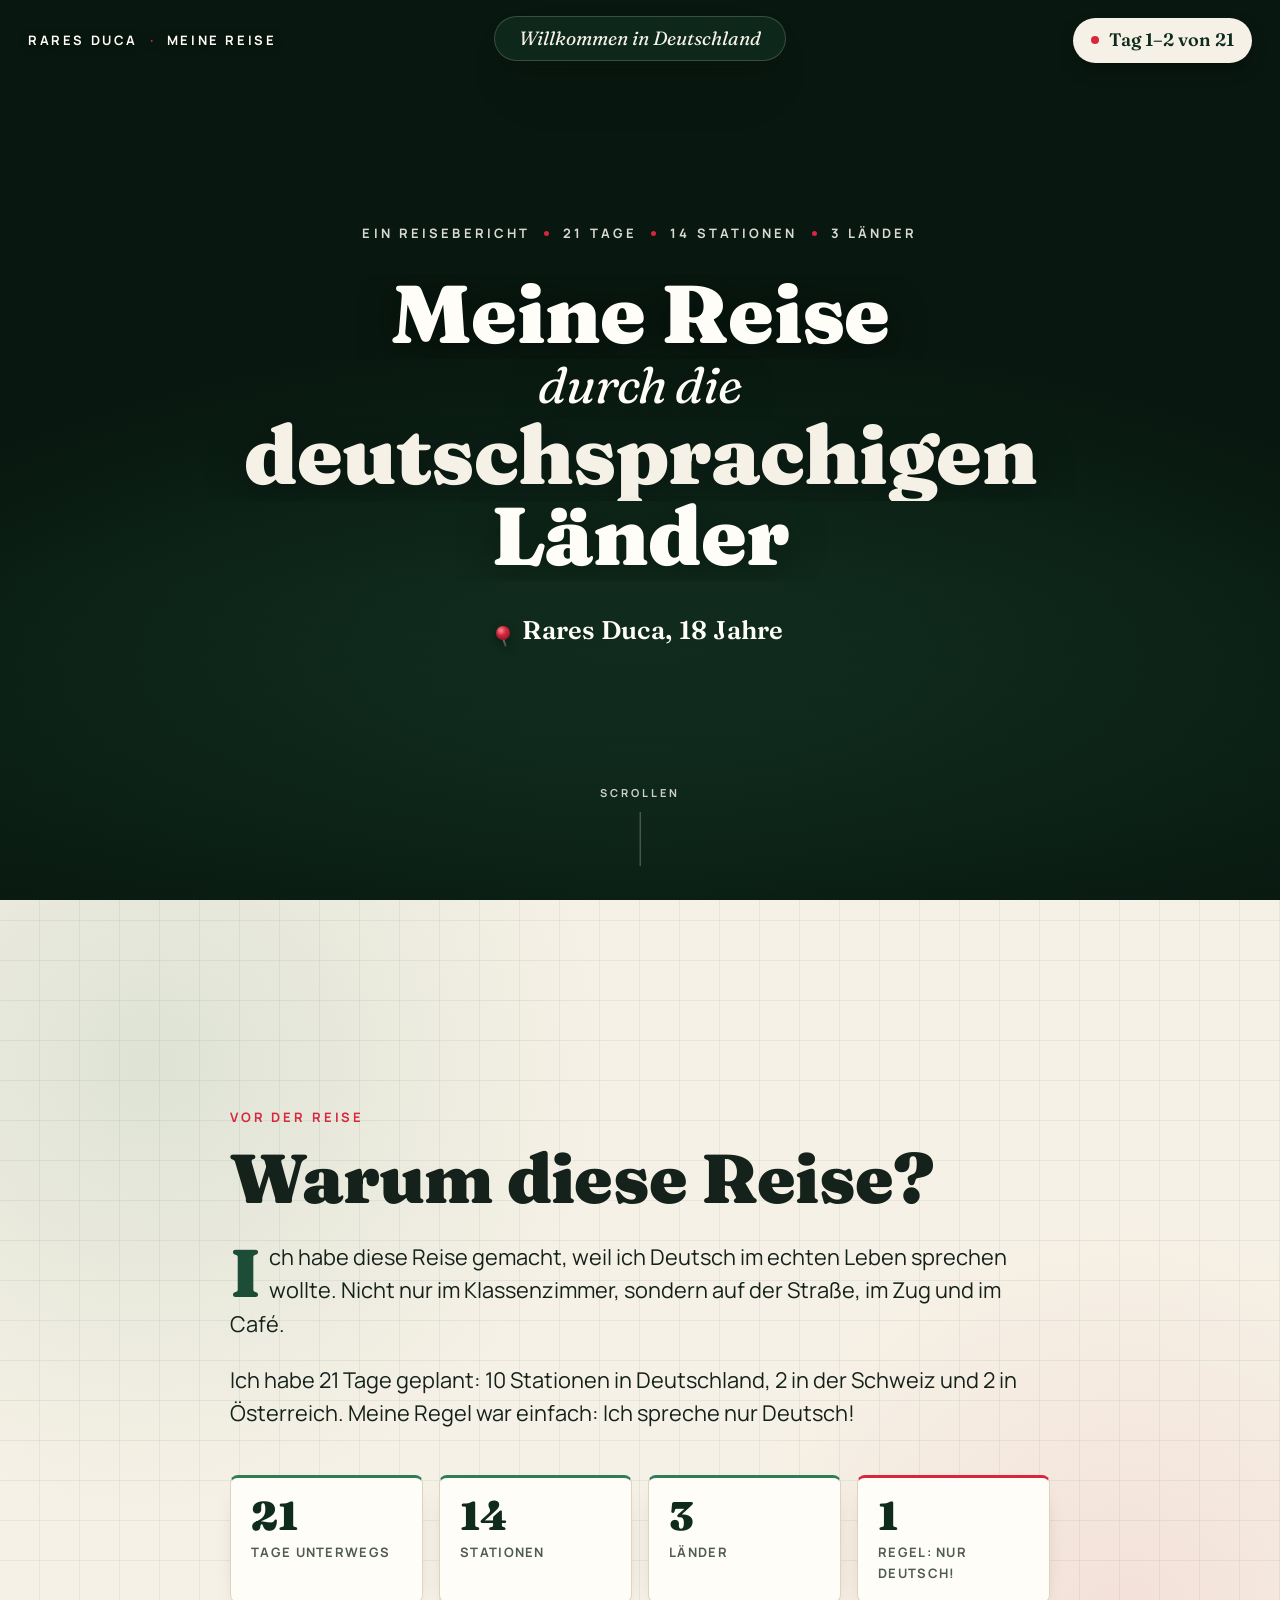
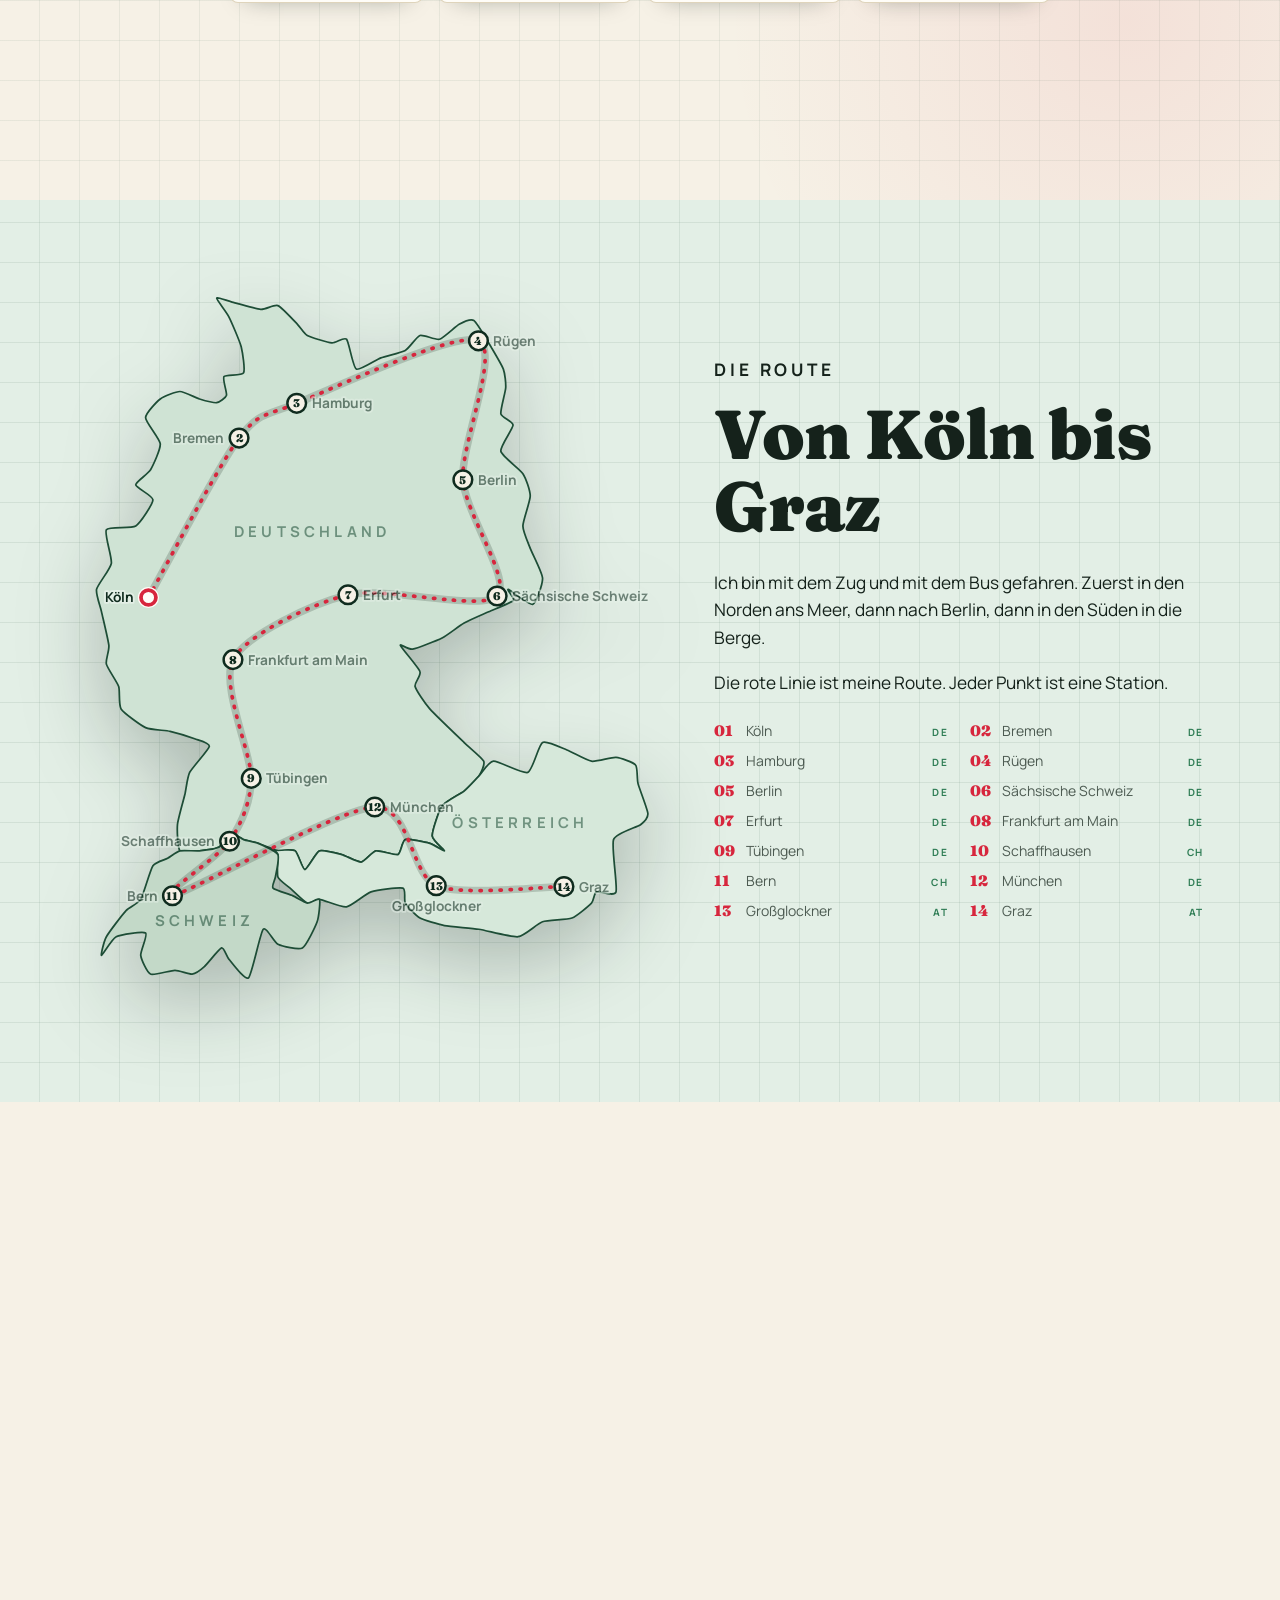
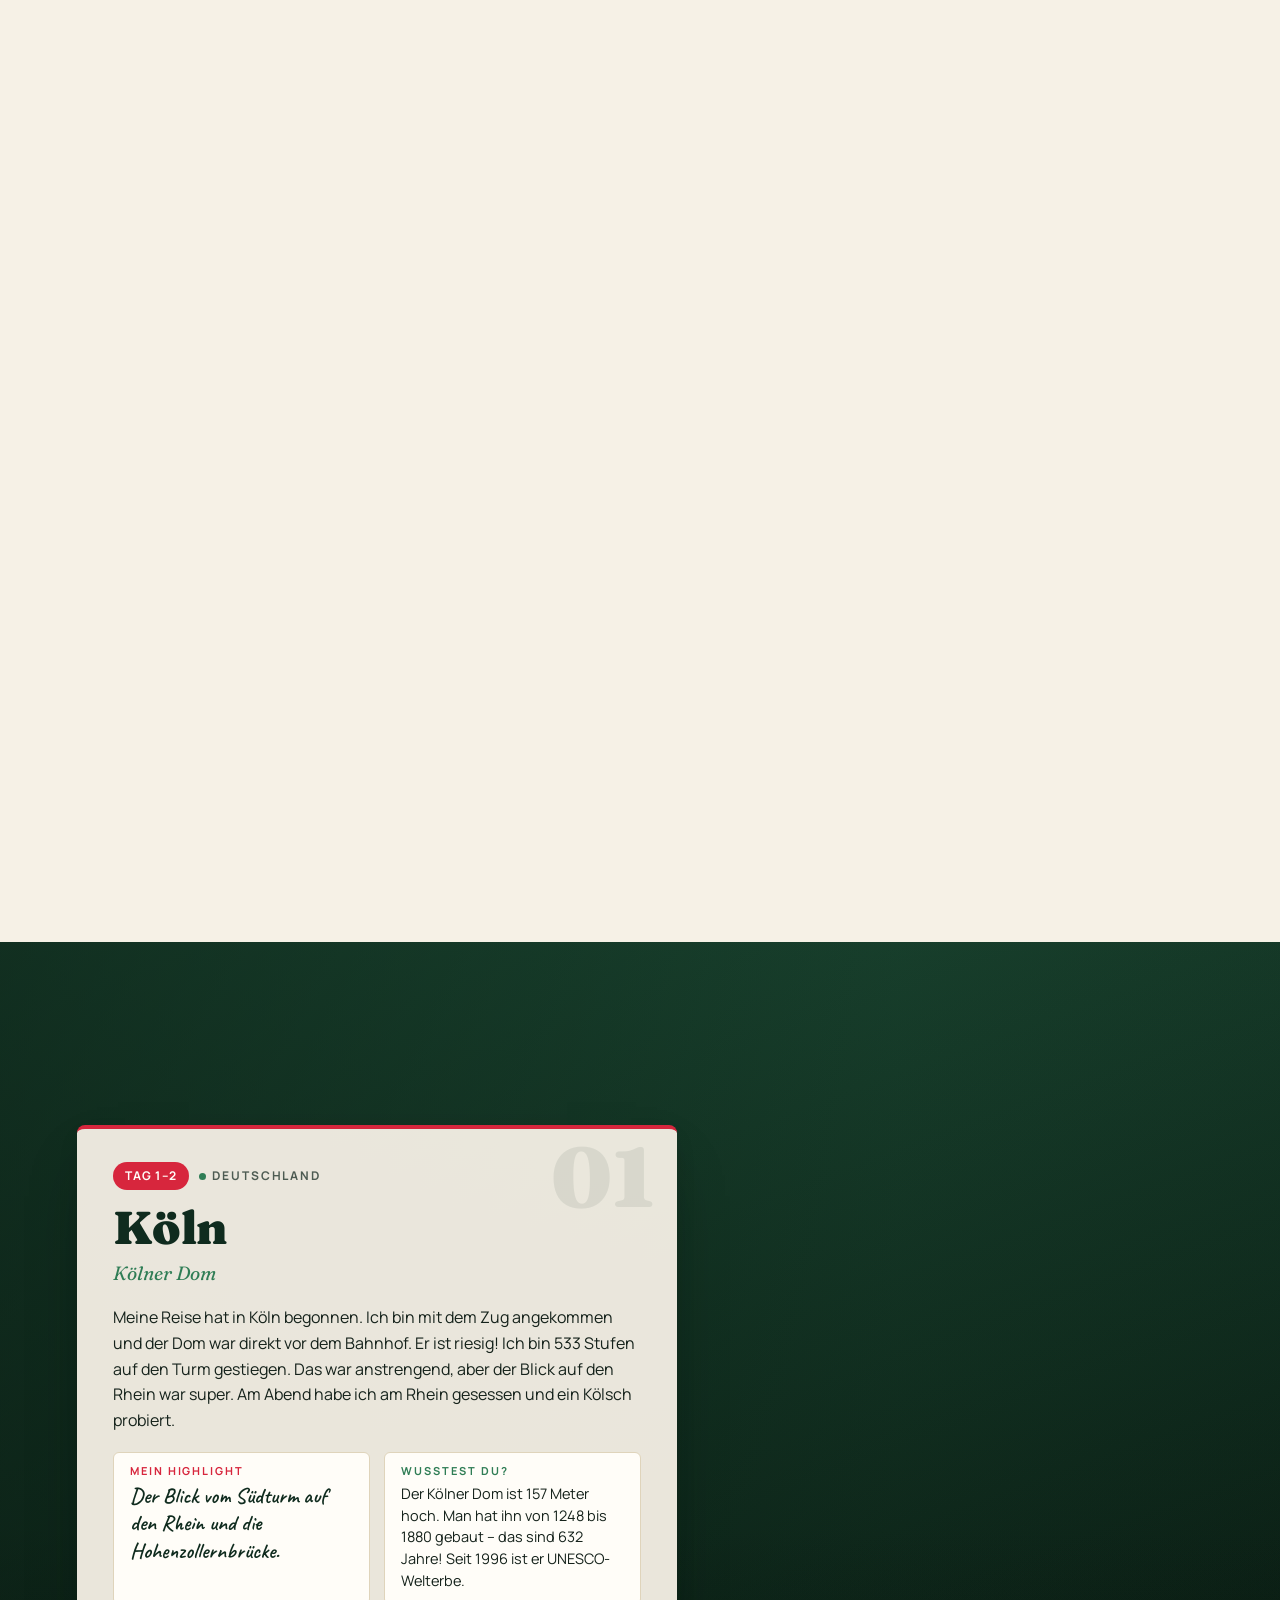
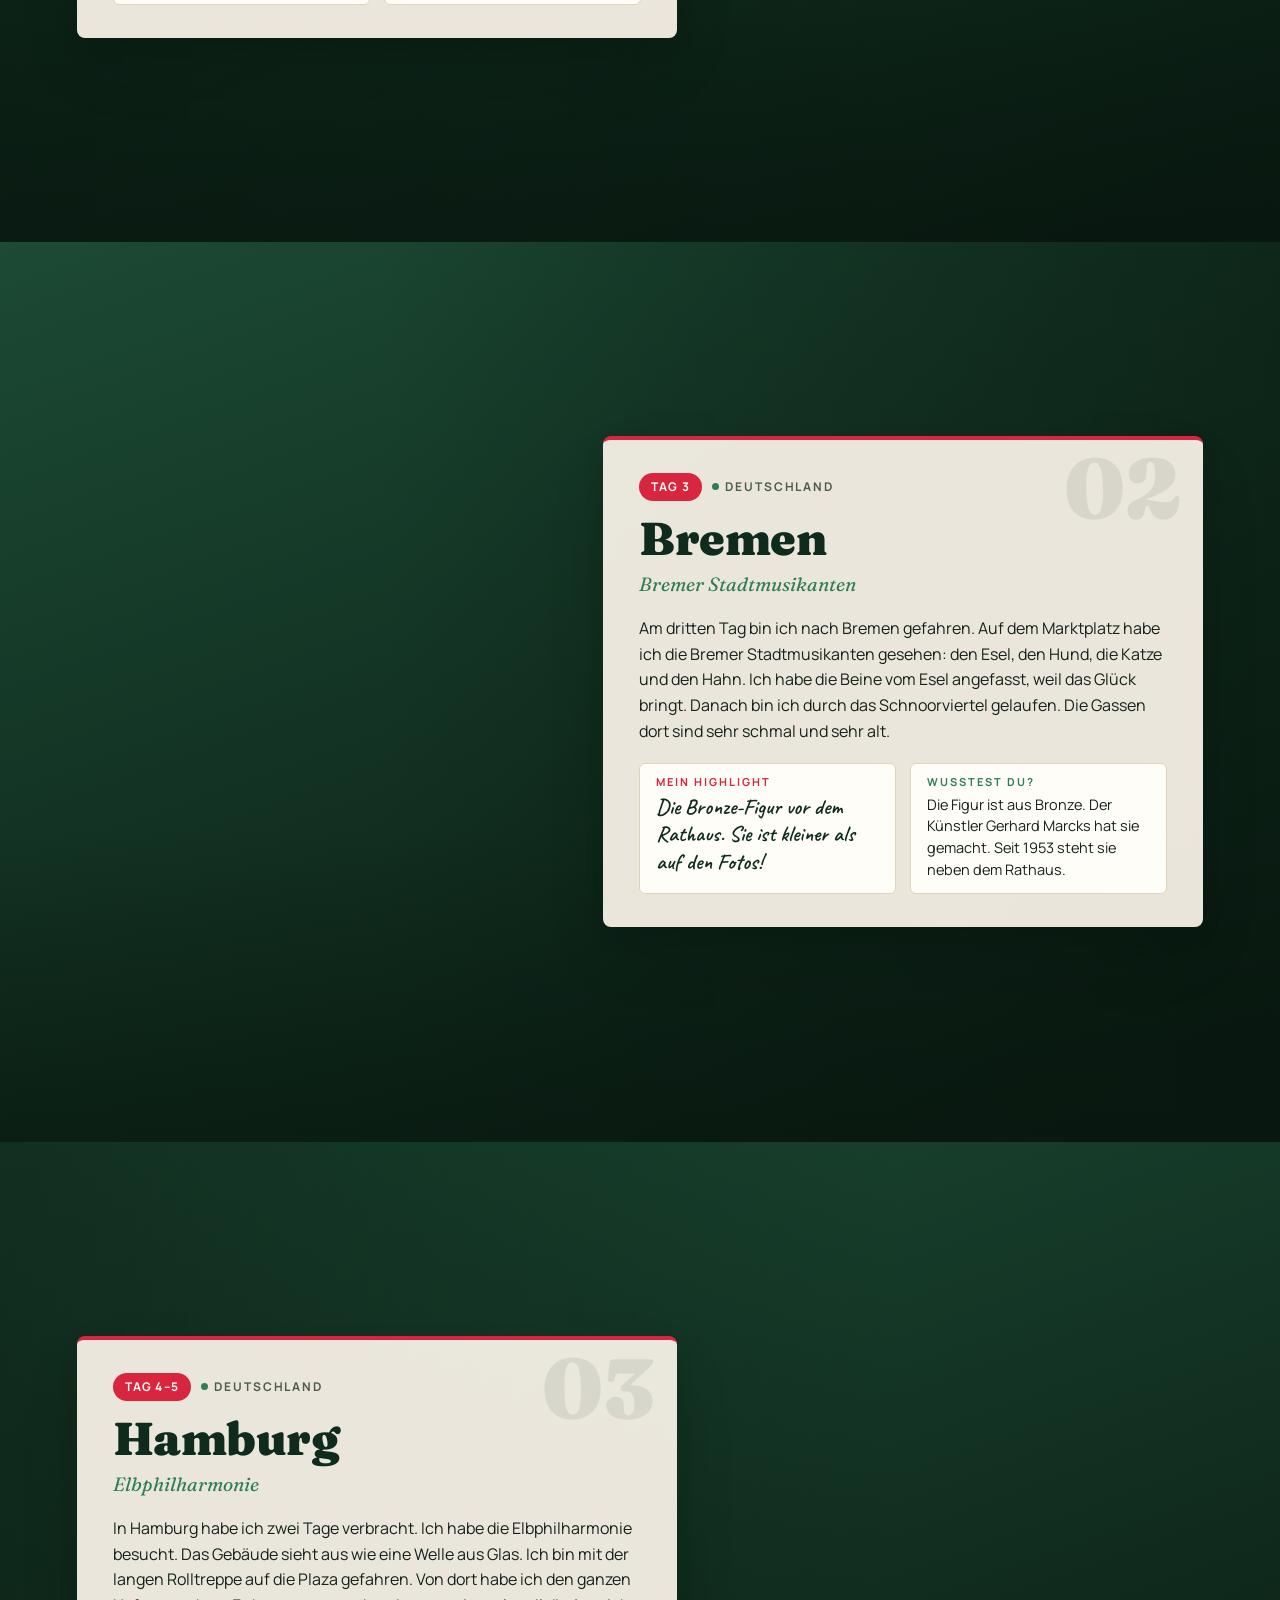
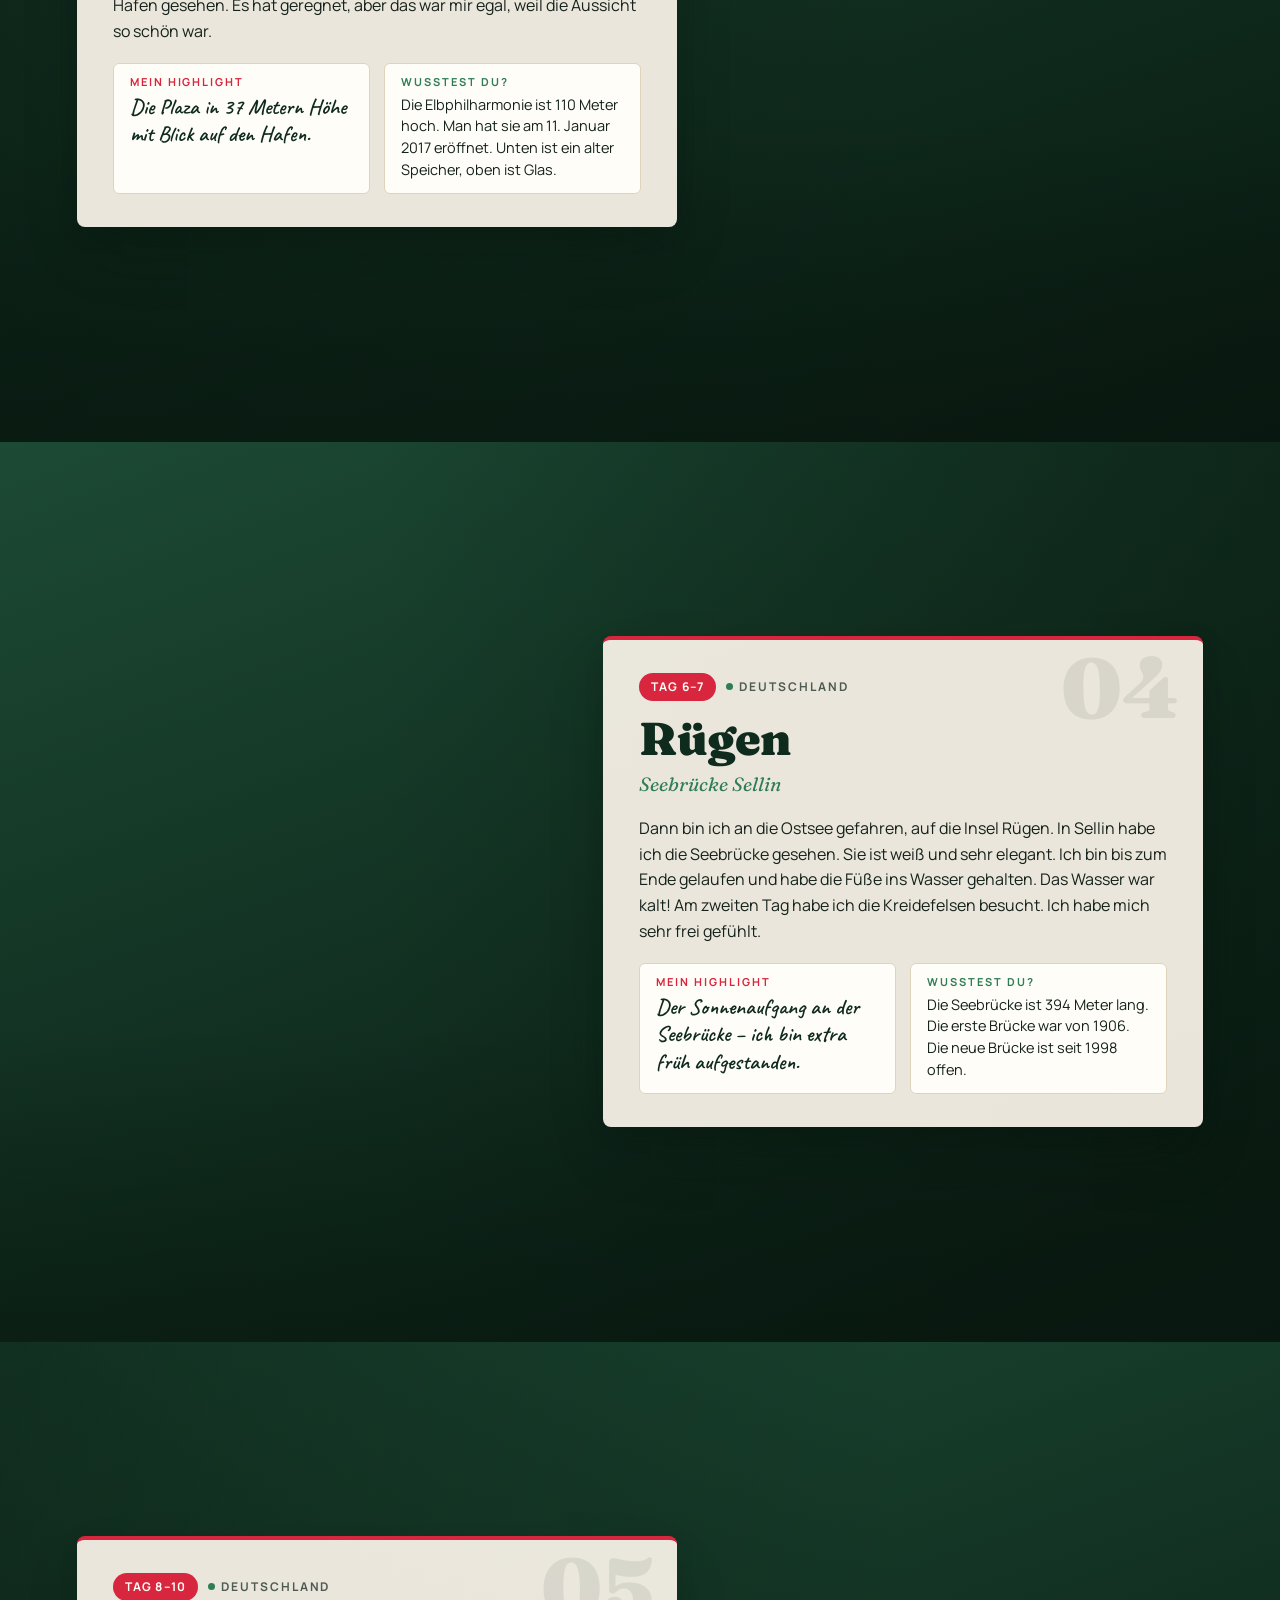
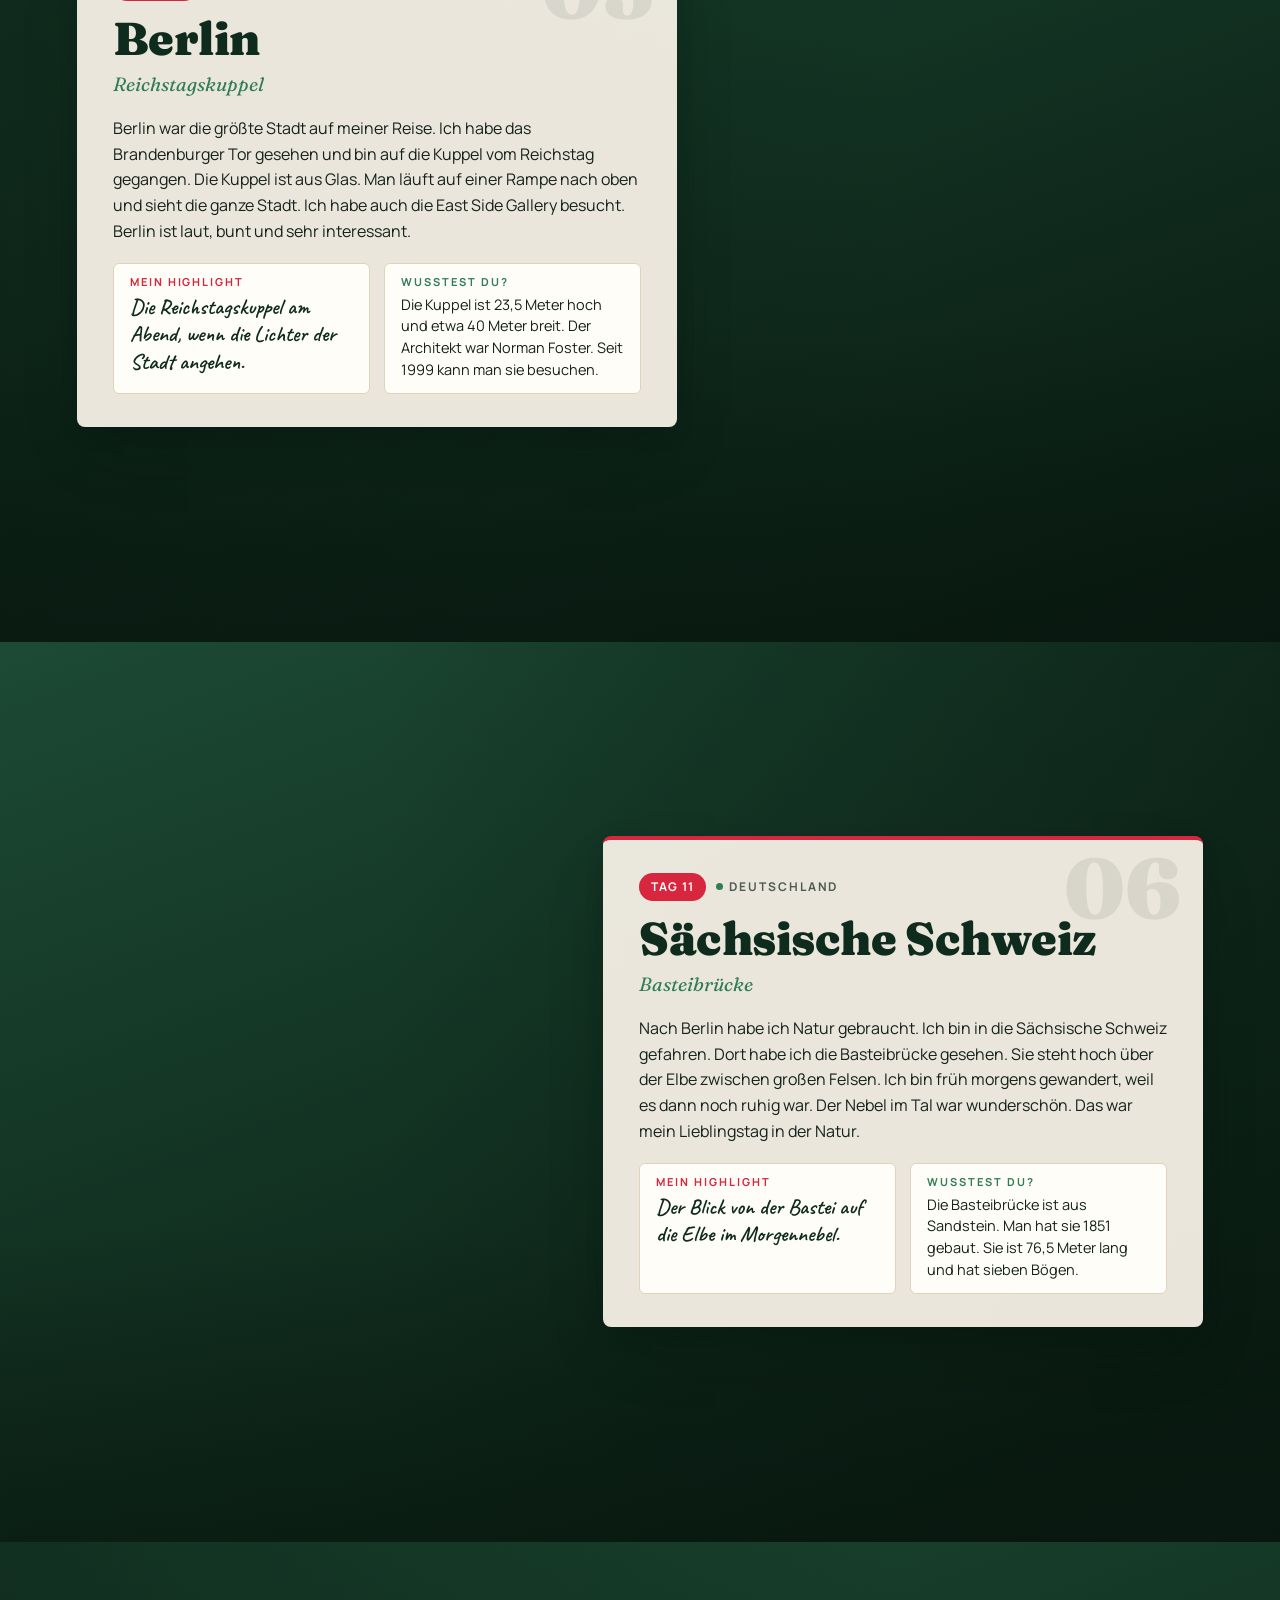
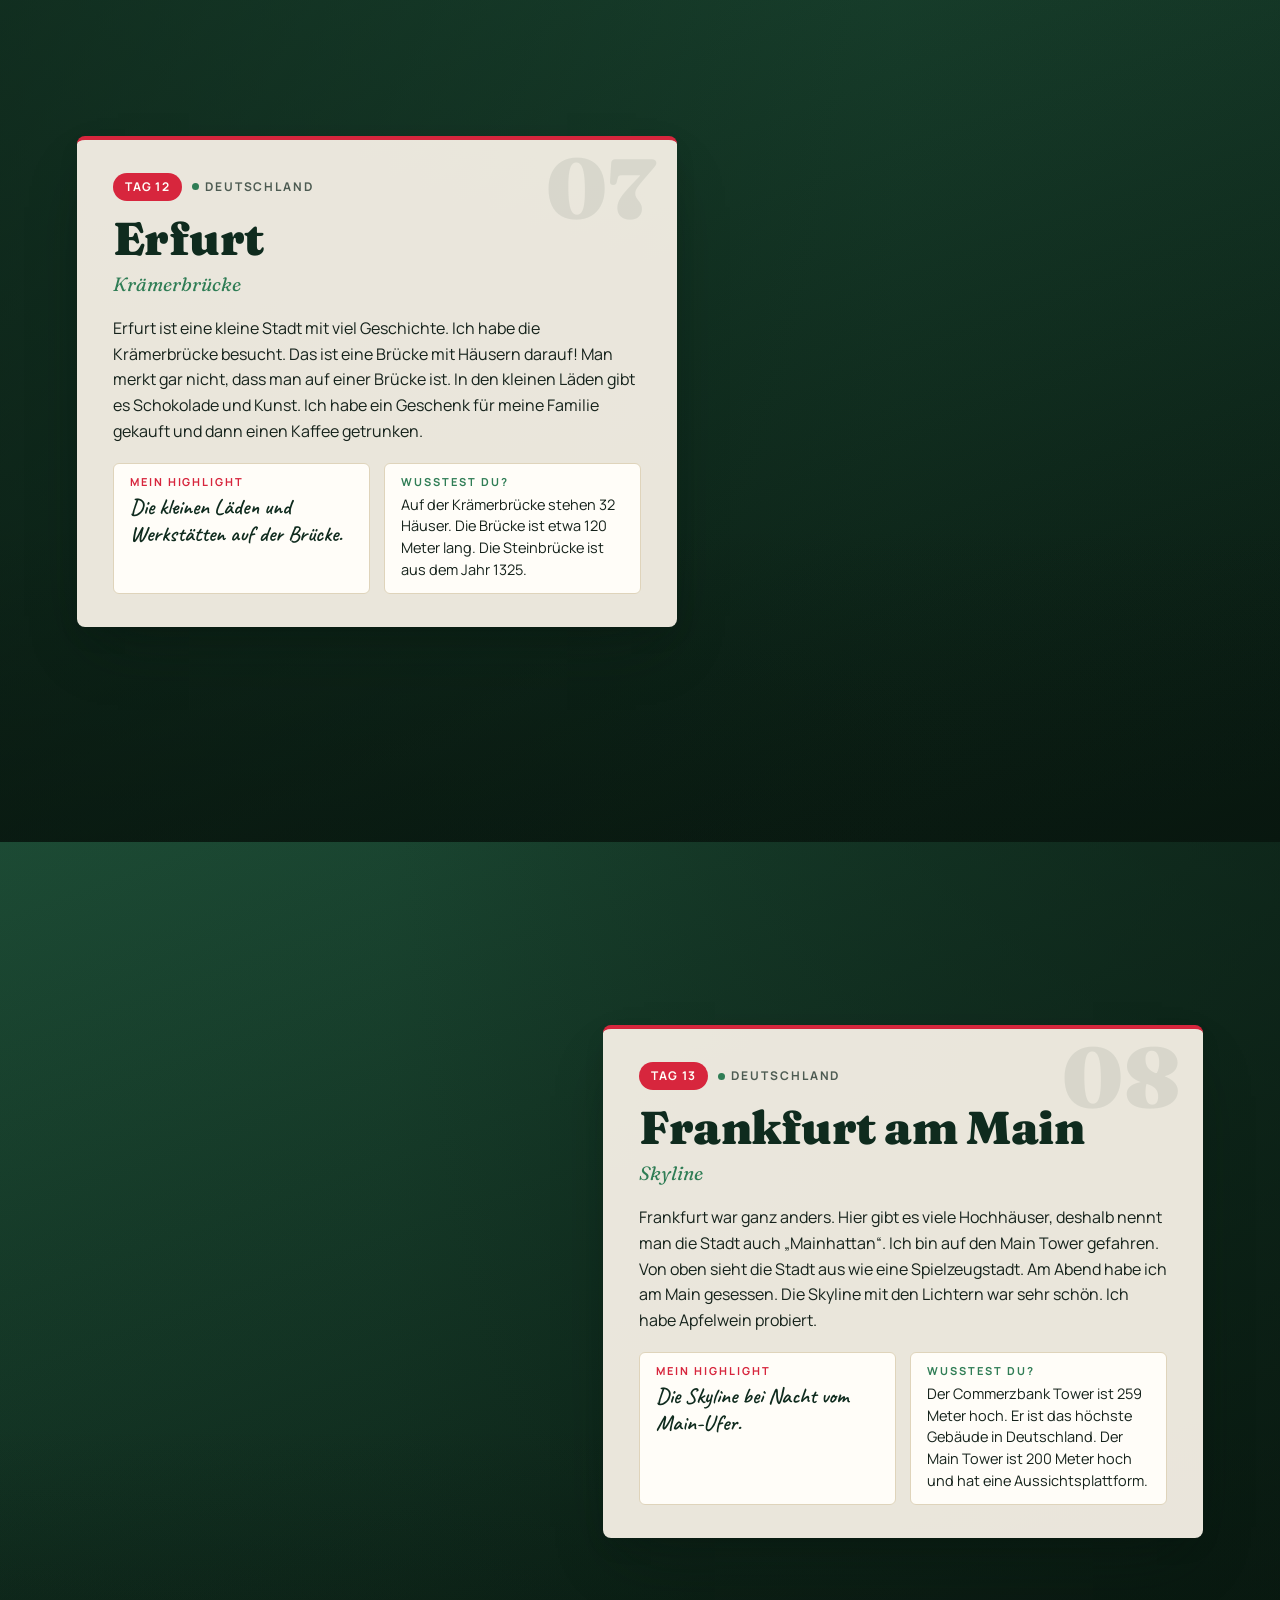
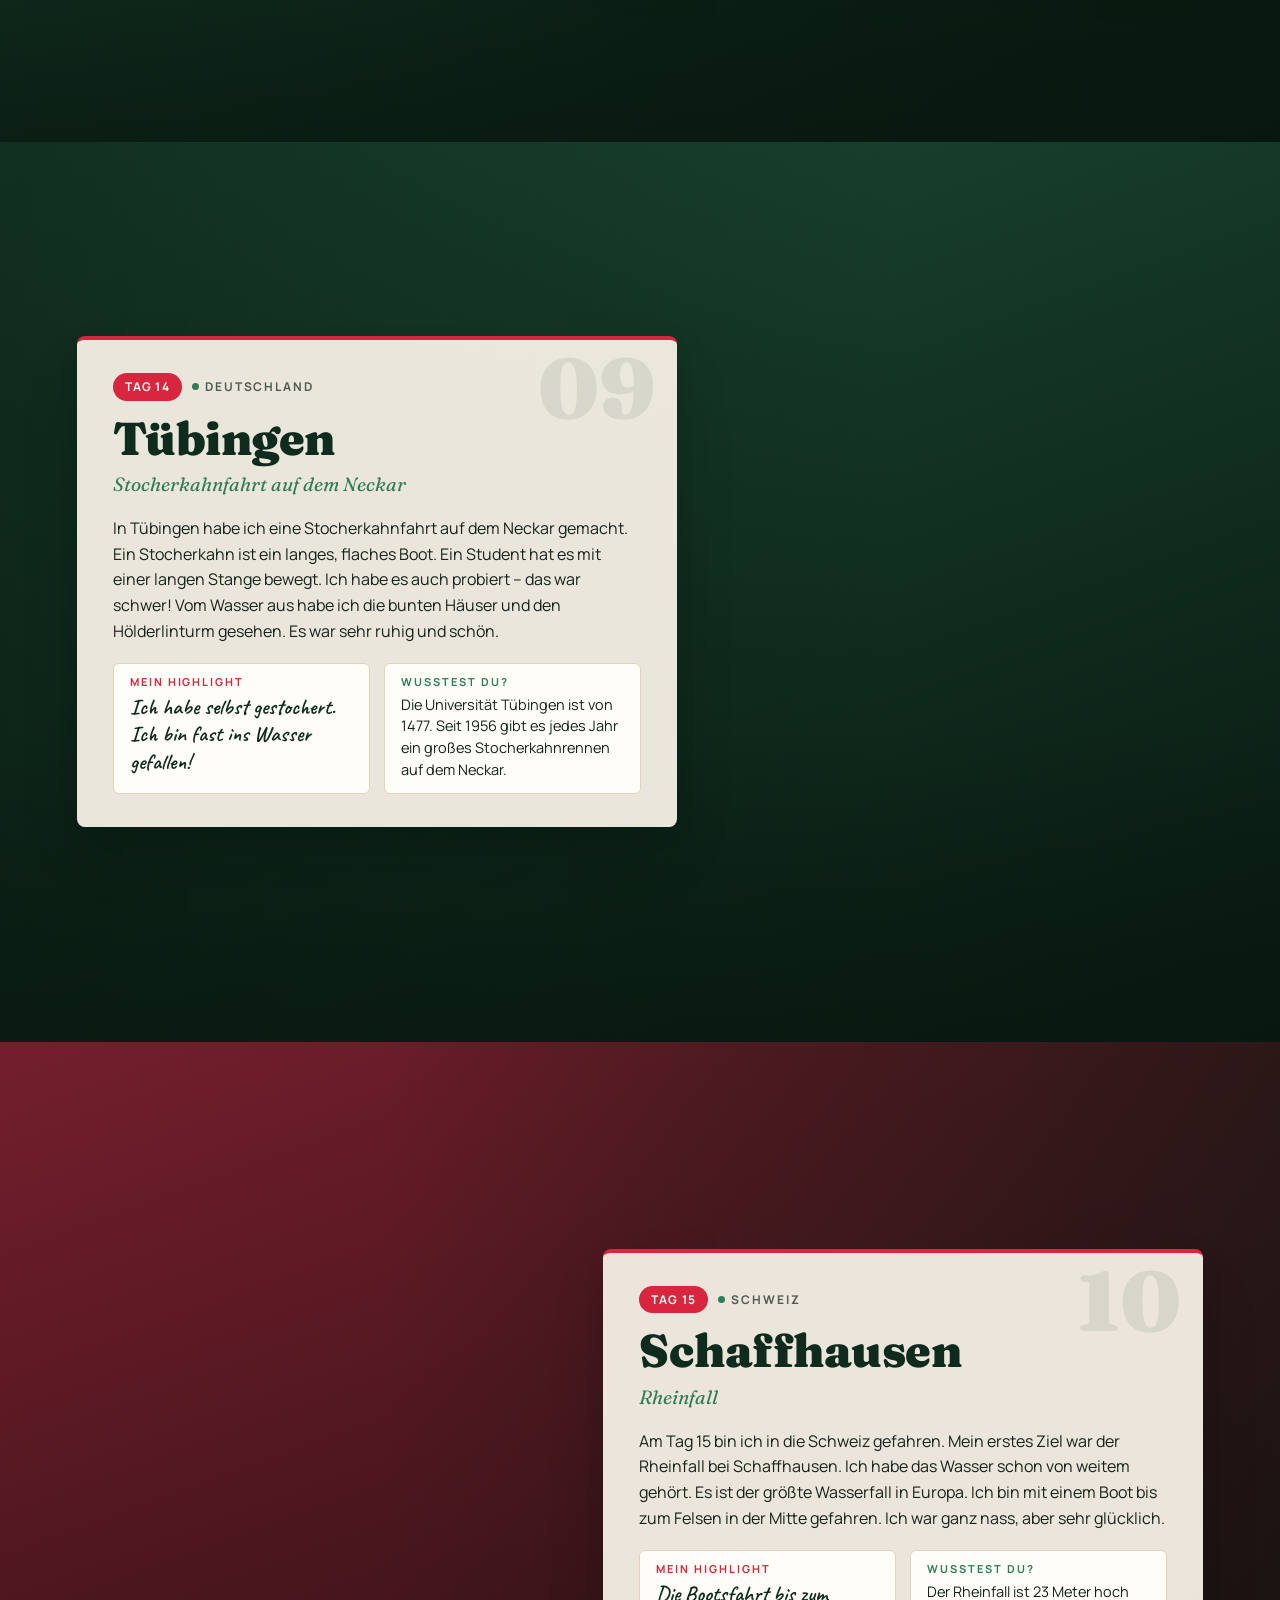
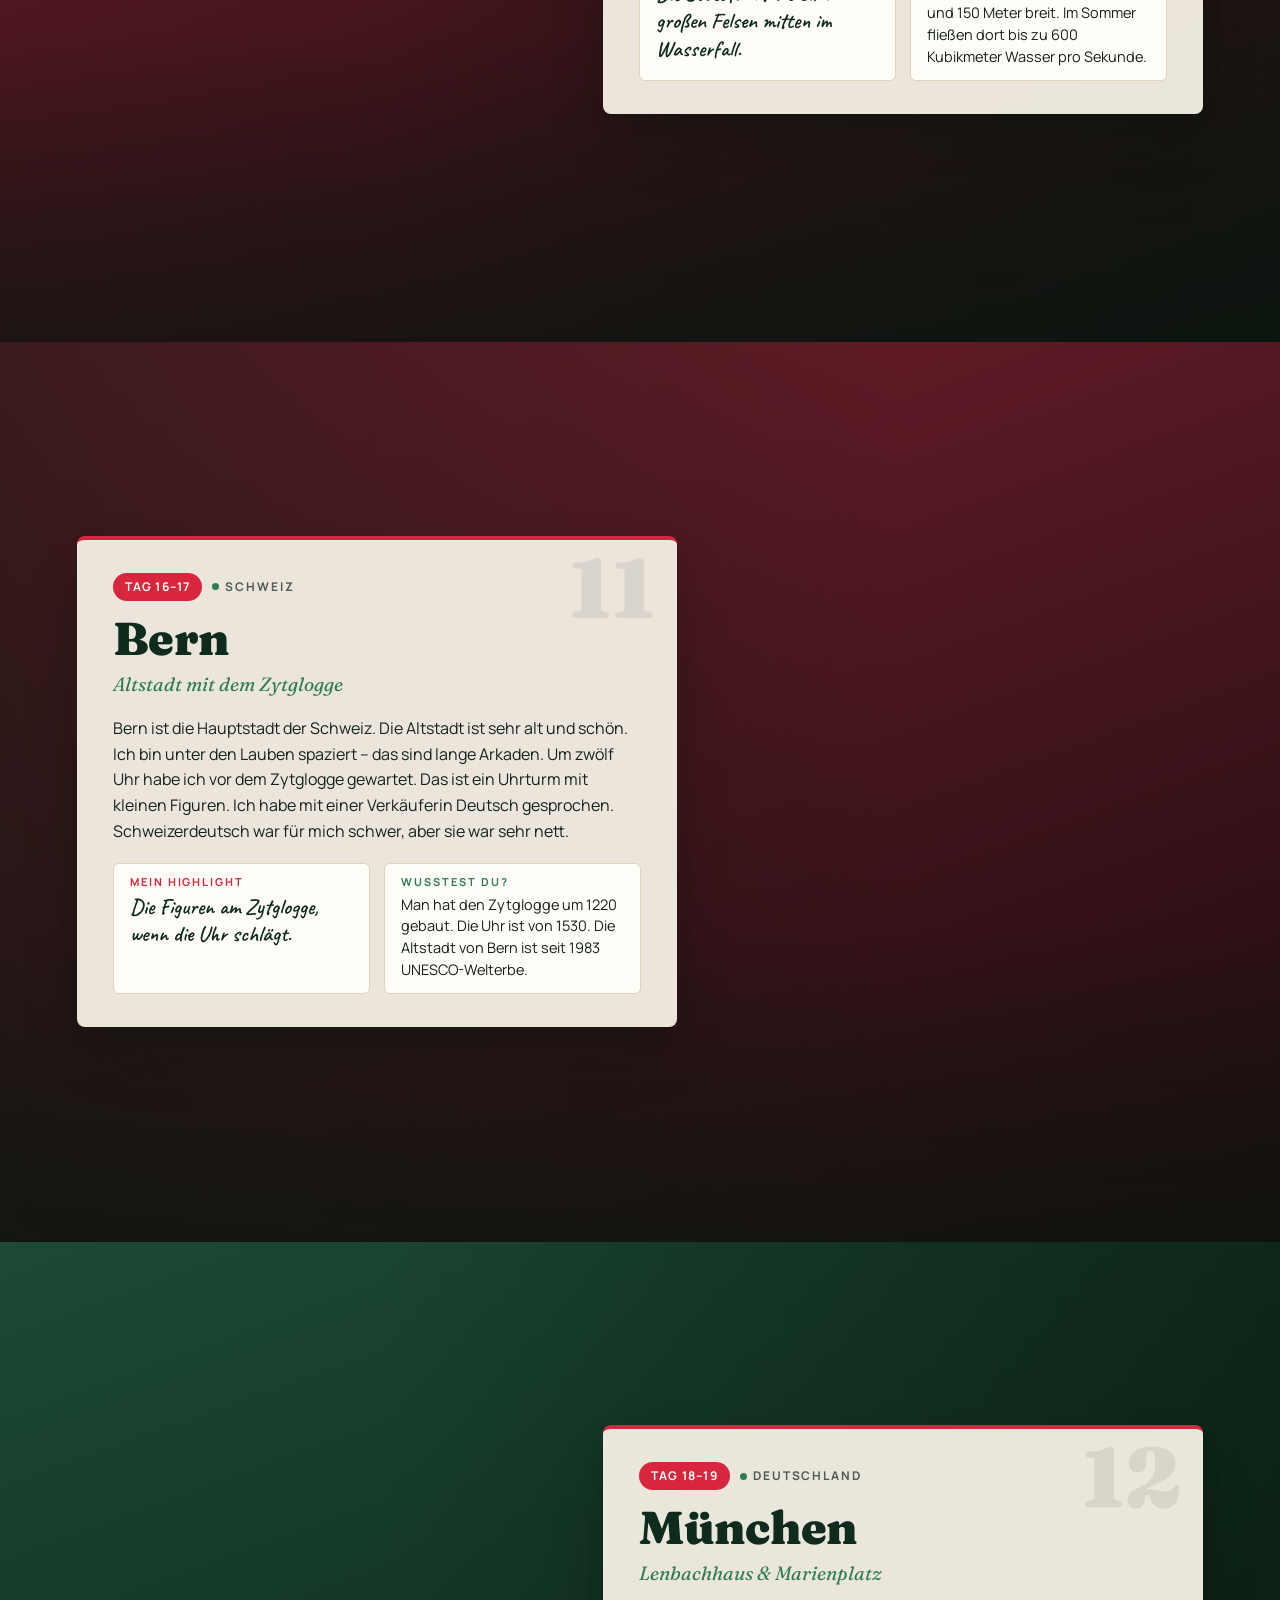
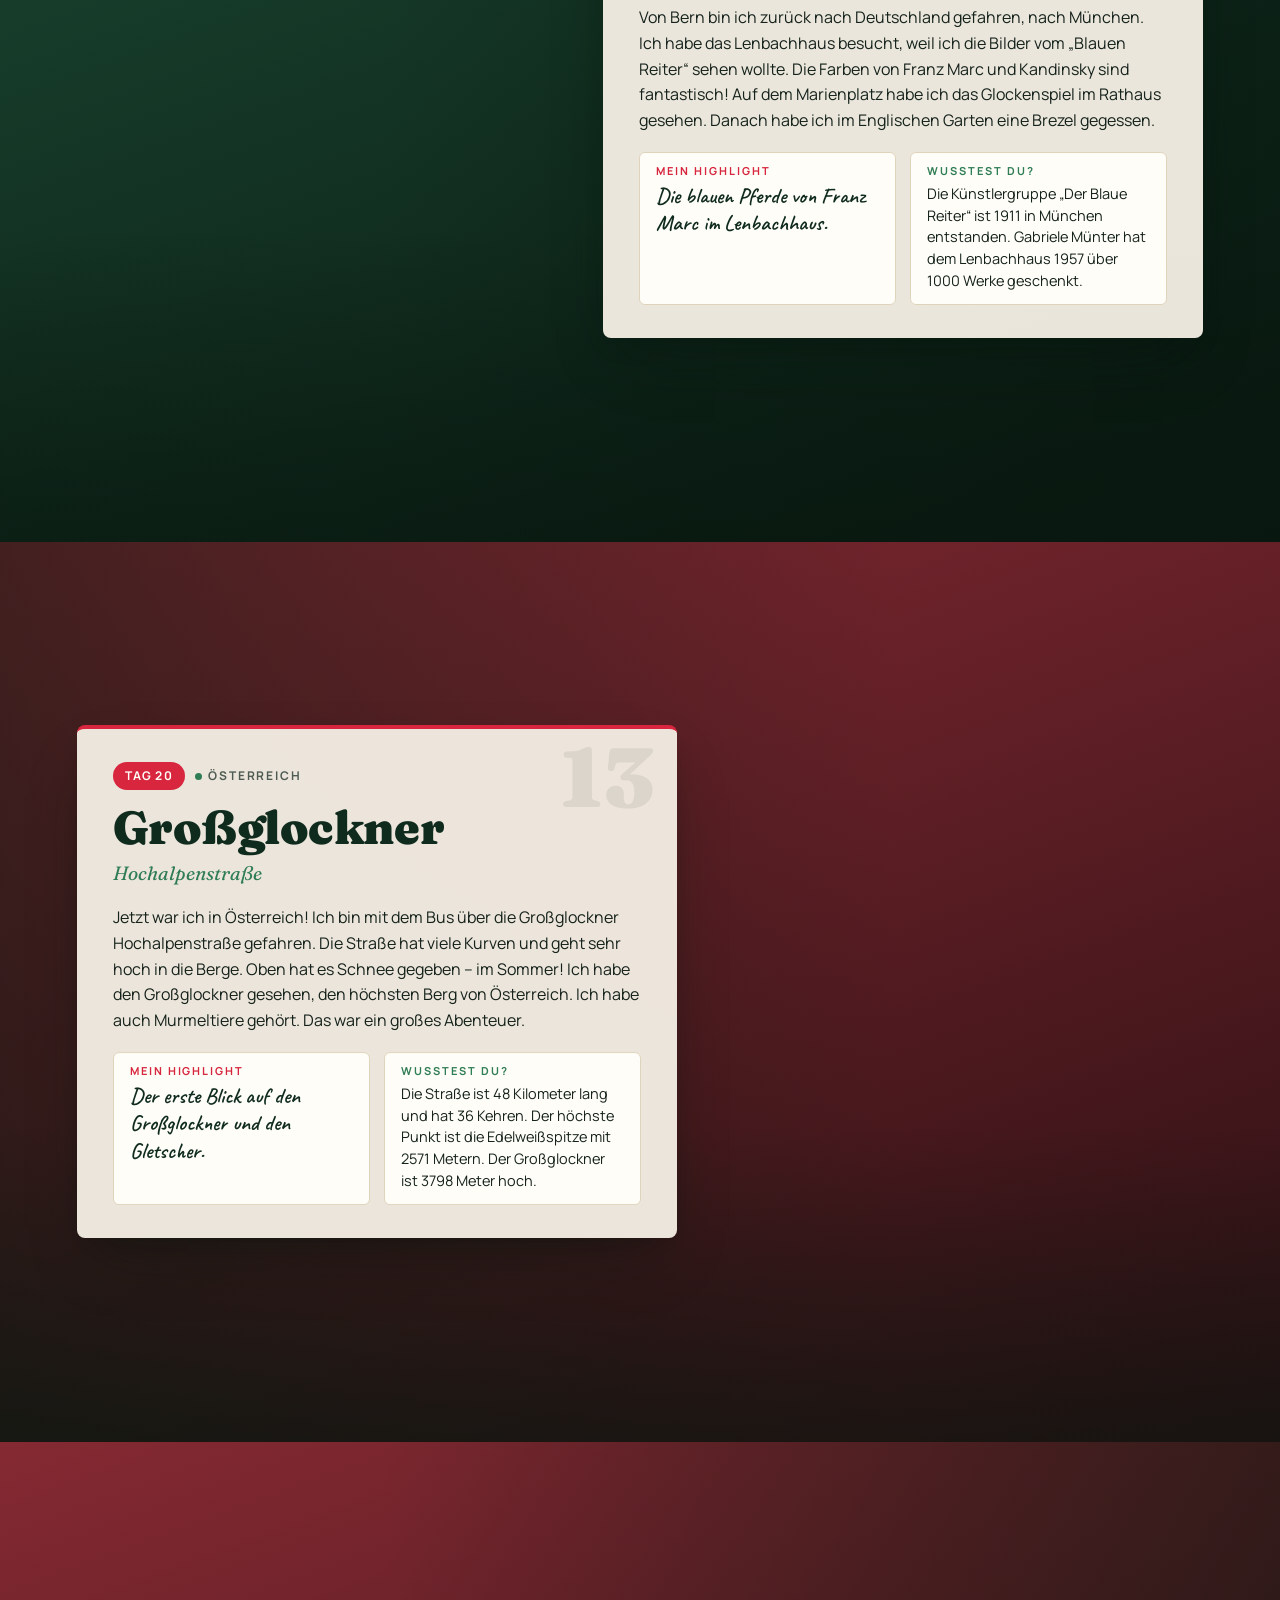
==== commit a2f1eefe: "Neue Seite: Meine Reise durch die deutschsprachigen Länder Scroll-Storytelling-Website (HTML/CSS/JS," ====
--- a/index.html
+++ b/index.html
@@ -7,7 +7,6 @@
   <meta name="description" content="Ein Reisebericht in 14 Stationen durch Deutschland, die Schweiz und Österreich. Von Rares Duca, 18 Jahre.">
   <meta name="theme-color" content="#0f2b1e">
   <link rel="preload" as="image" href="images/00-hero-bg.webp" type="image/webp">
-  <link rel="stylesheet" href="fonts/fonts.css">
   <link rel="stylesheet" href="css/style.css">
   <link rel="icon" href="data:image/svg+xml,%3Csvg xmlns='http://www.w3.org/2000/svg' viewBox='0 0 32 32'%3E%3Ccircle cx='16' cy='16' r='14' fill='%23d7263d'/%3E%3Ccircle cx='12' cy='11' r='4' fill='%23ffffff' opacity='.55'/%3E%3C/svg%3E">
 </head>
--- a/css/style.css
+++ b/css/style.css
@@ -3,7 +3,15 @@
    Palette: Kartengrün, Papier, Pinnadel-Rot
    ========================================================================== */
 
-/* Schriften: siehe fonts/fonts.css (lokal eingebettet) */
+/* ---------- Schriften (lokal) ---------- */
+@font-face { font-family: 'Fraunces'; font-style: normal; font-weight: 400; font-display: swap; src: url('../fonts/fraunces-latin-400-normal.woff2') format('woff2'); }
+@font-face { font-family: 'Fraunces'; font-style: italic; font-weight: 400; font-display: swap; src: url('../fonts/fraunces-latin-400-italic.woff2') format('woff2'); }
+@font-face { font-family: 'Fraunces'; font-style: normal; font-weight: 600; font-display: swap; src: url('../fonts/fraunces-latin-600-normal.woff2') format('woff2'); }
+@font-face { font-family: 'Fraunces'; font-style: normal; font-weight: 900; font-display: swap; src: url('../fonts/fraunces-latin-900-normal.woff2') format('woff2'); }
+@font-face { font-family: 'Manrope'; font-style: normal; font-weight: 400; font-display: swap; src: url('../fonts/manrope-latin-400-normal.woff2') format('woff2'); }
+@font-face { font-family: 'Manrope'; font-style: normal; font-weight: 500; font-display: swap; src: url('../fonts/manrope-latin-500-normal.woff2') format('woff2'); }
+@font-face { font-family: 'Manrope'; font-style: normal; font-weight: 700; font-display: swap; src: url('../fonts/manrope-latin-700-normal.woff2') format('woff2'); }
+@font-face { font-family: 'Caveat'; font-style: normal; font-weight: 600; font-display: swap; src: url('../fonts/caveat-latin-600-normal.woff2') format('woff2'); }
 
 /* ---------- Tokens ---------- */
 :root {
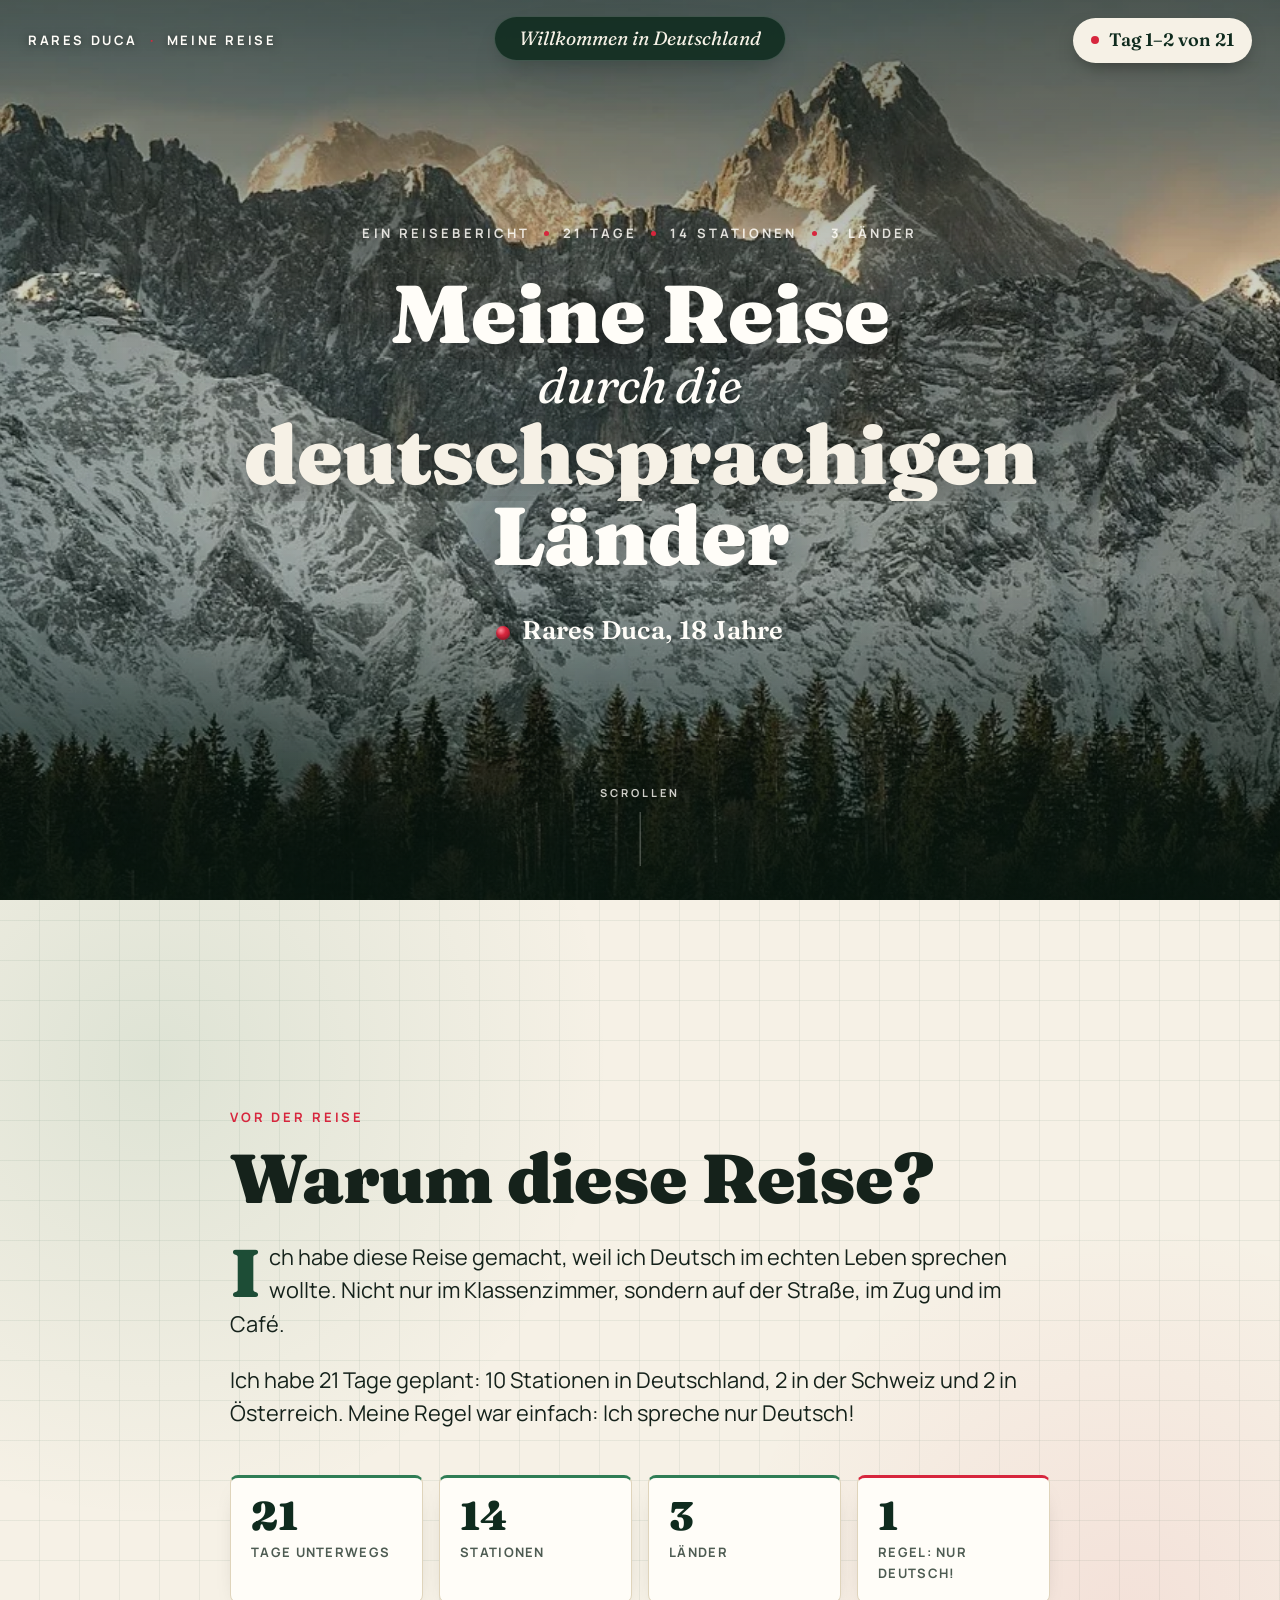
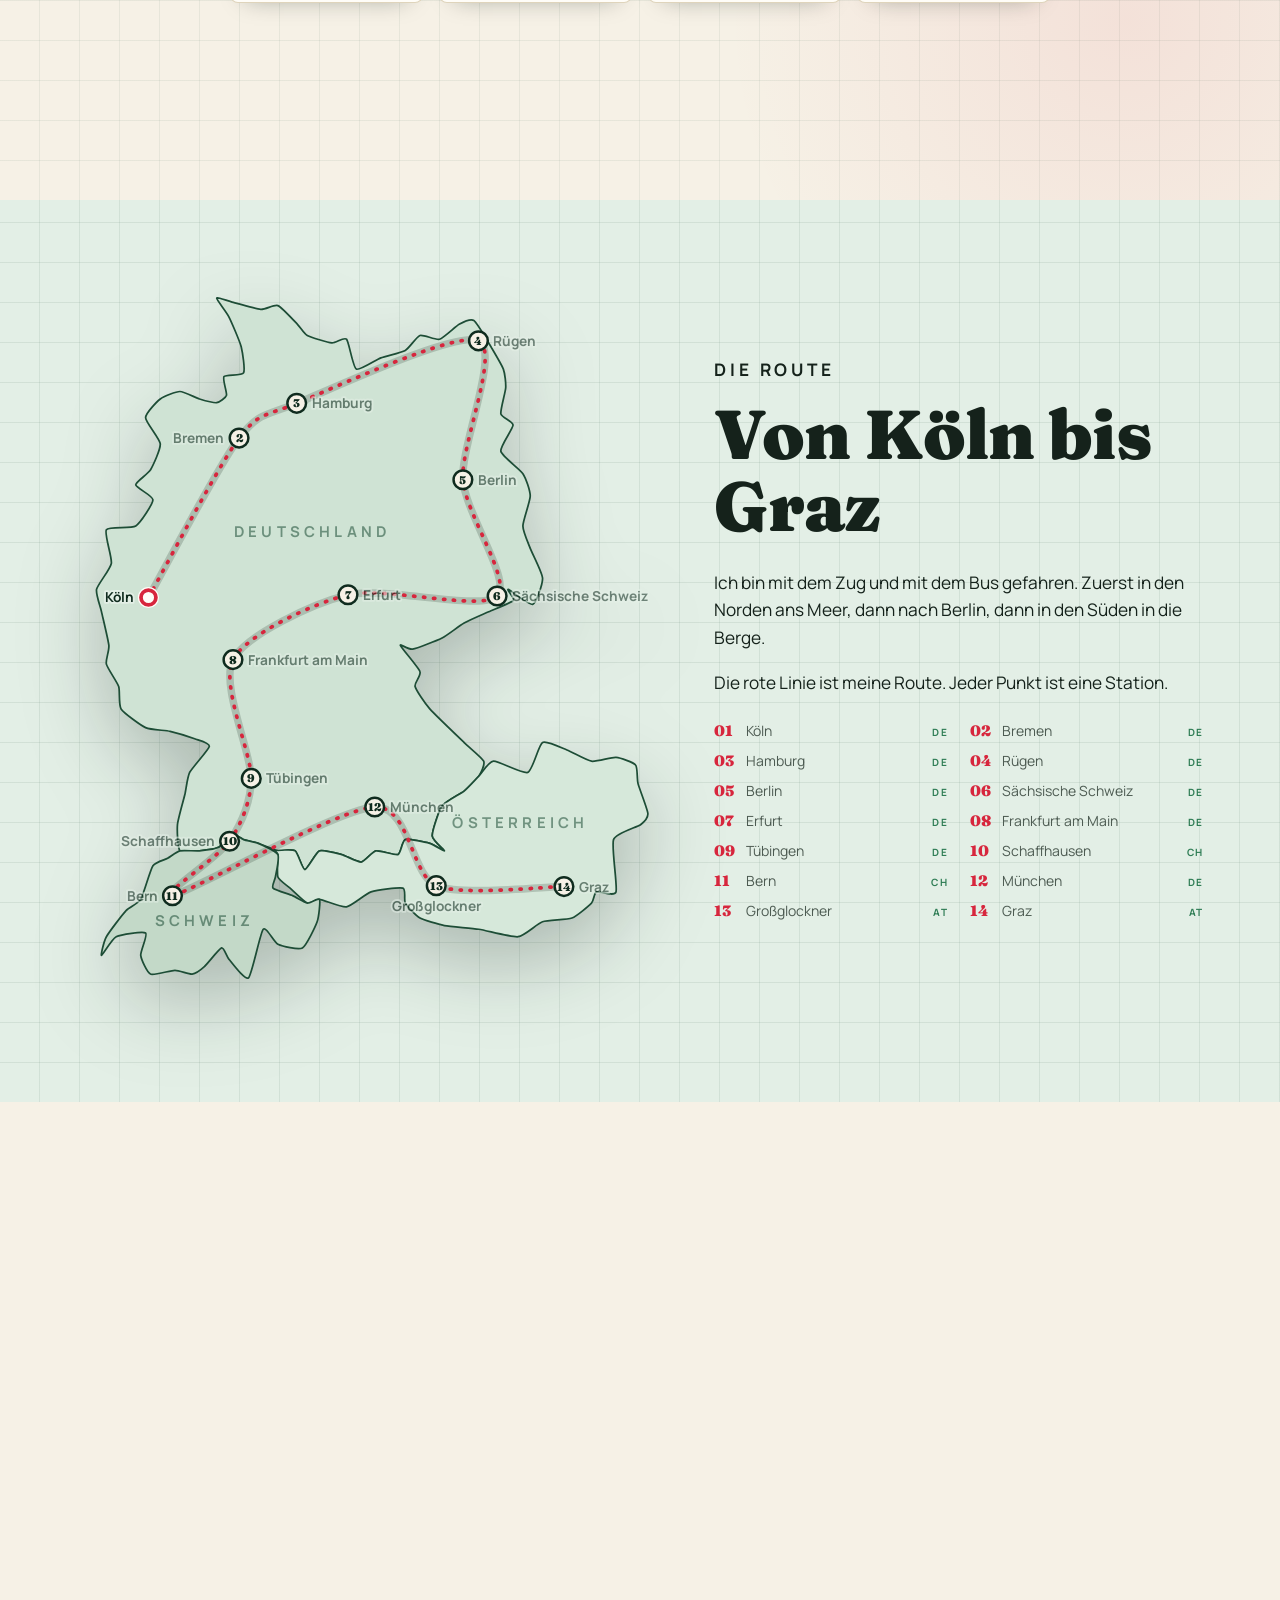
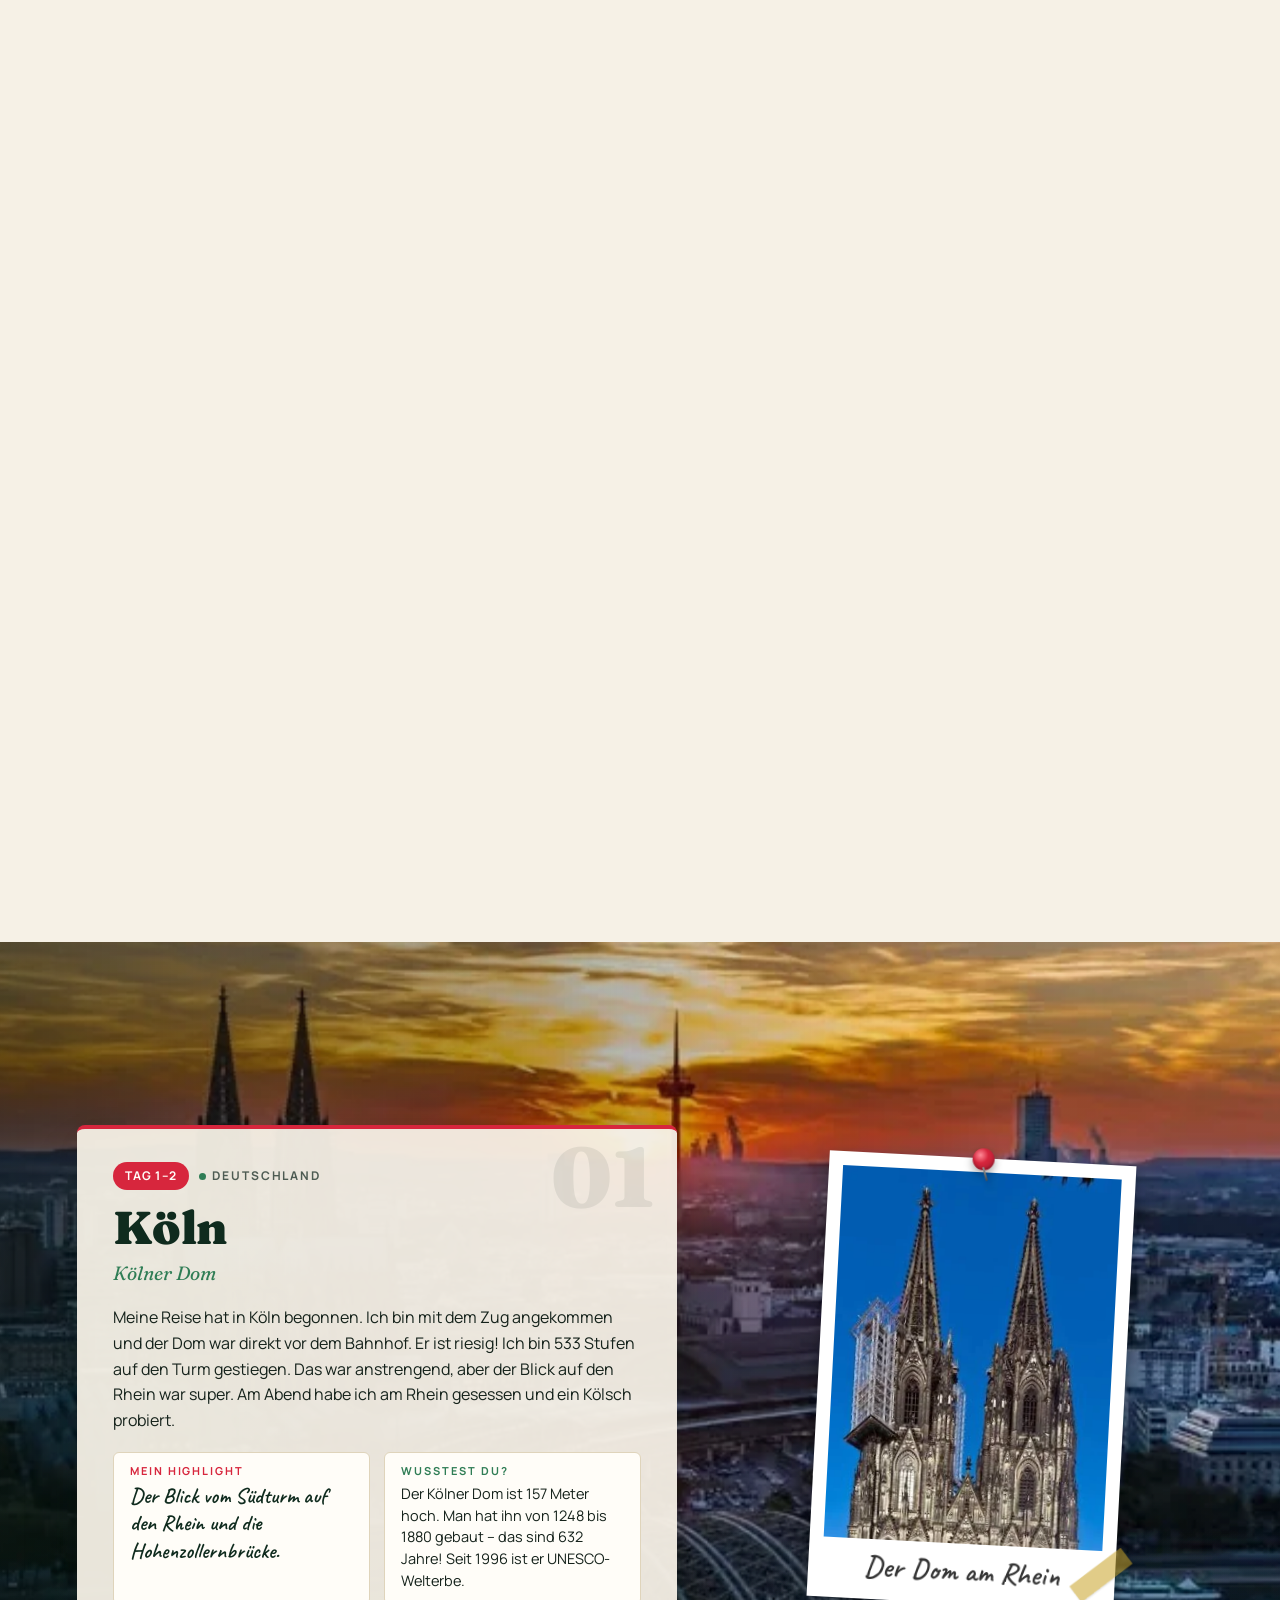
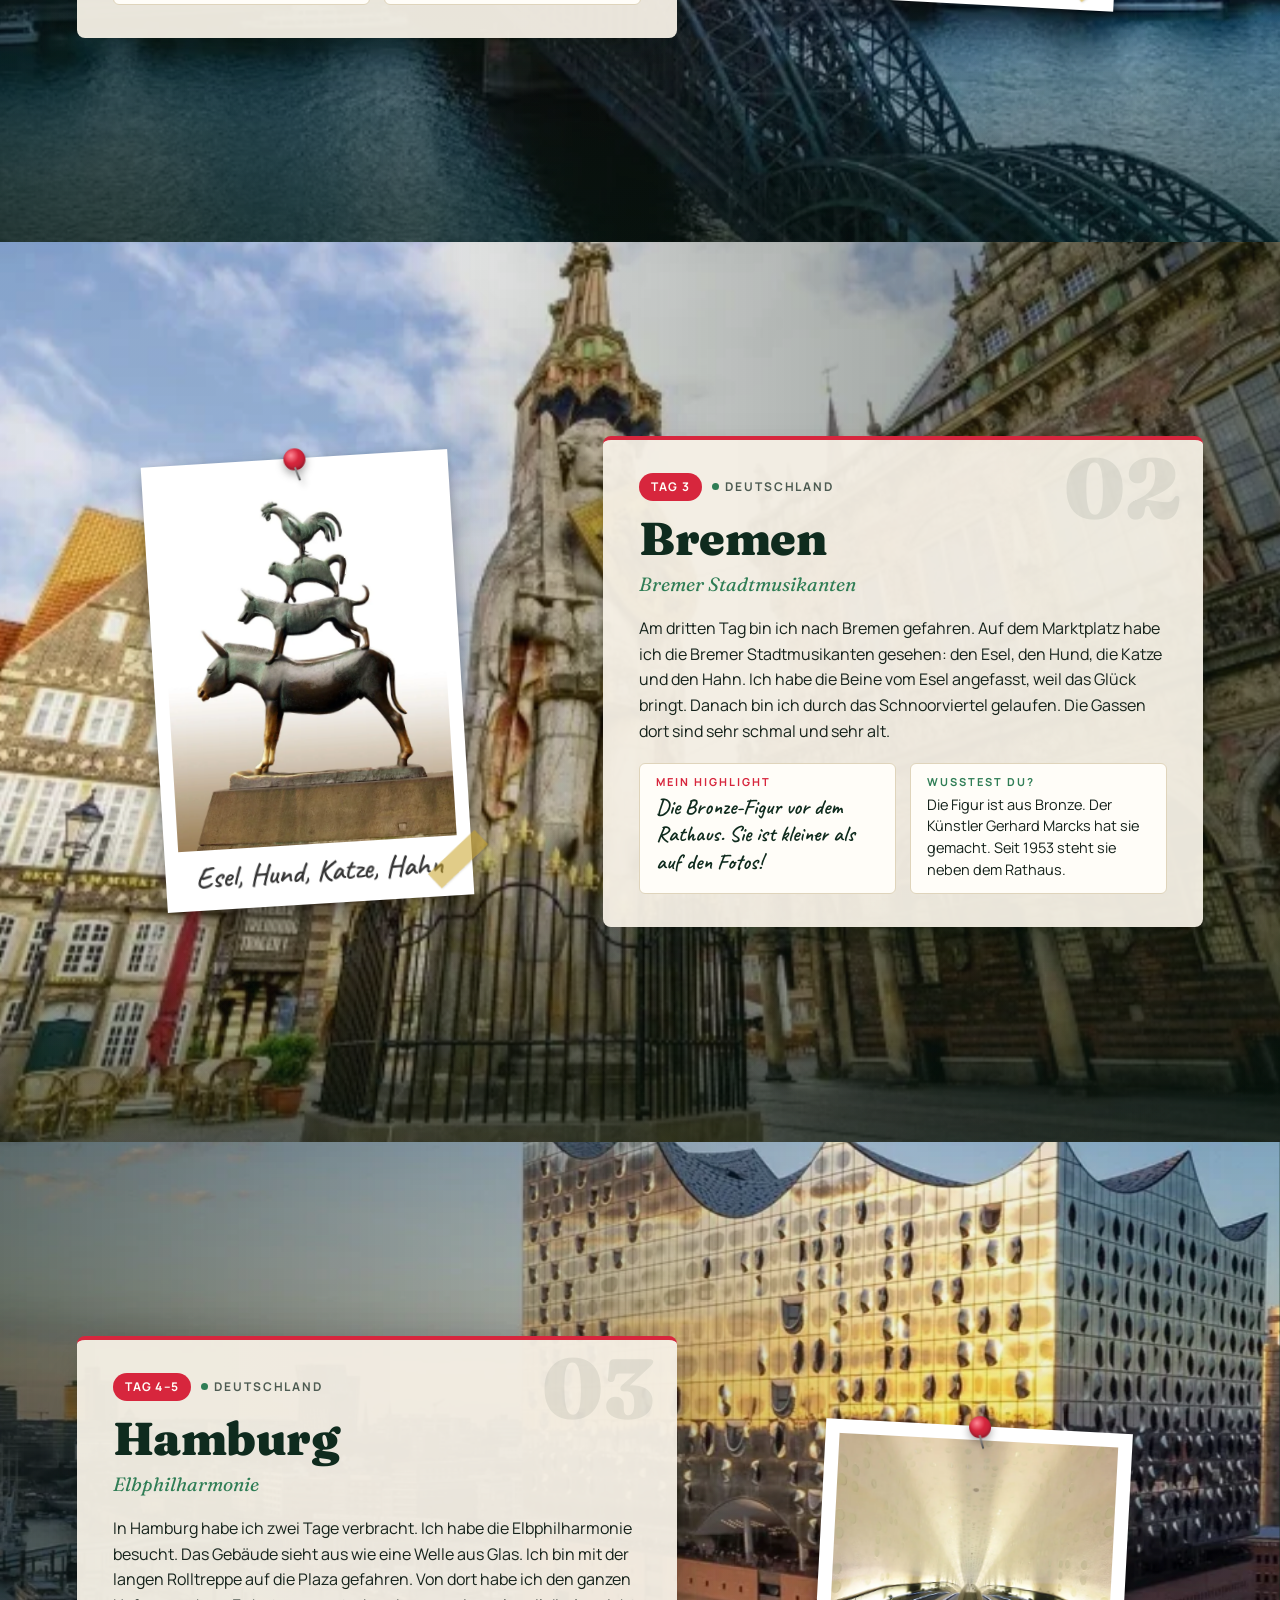
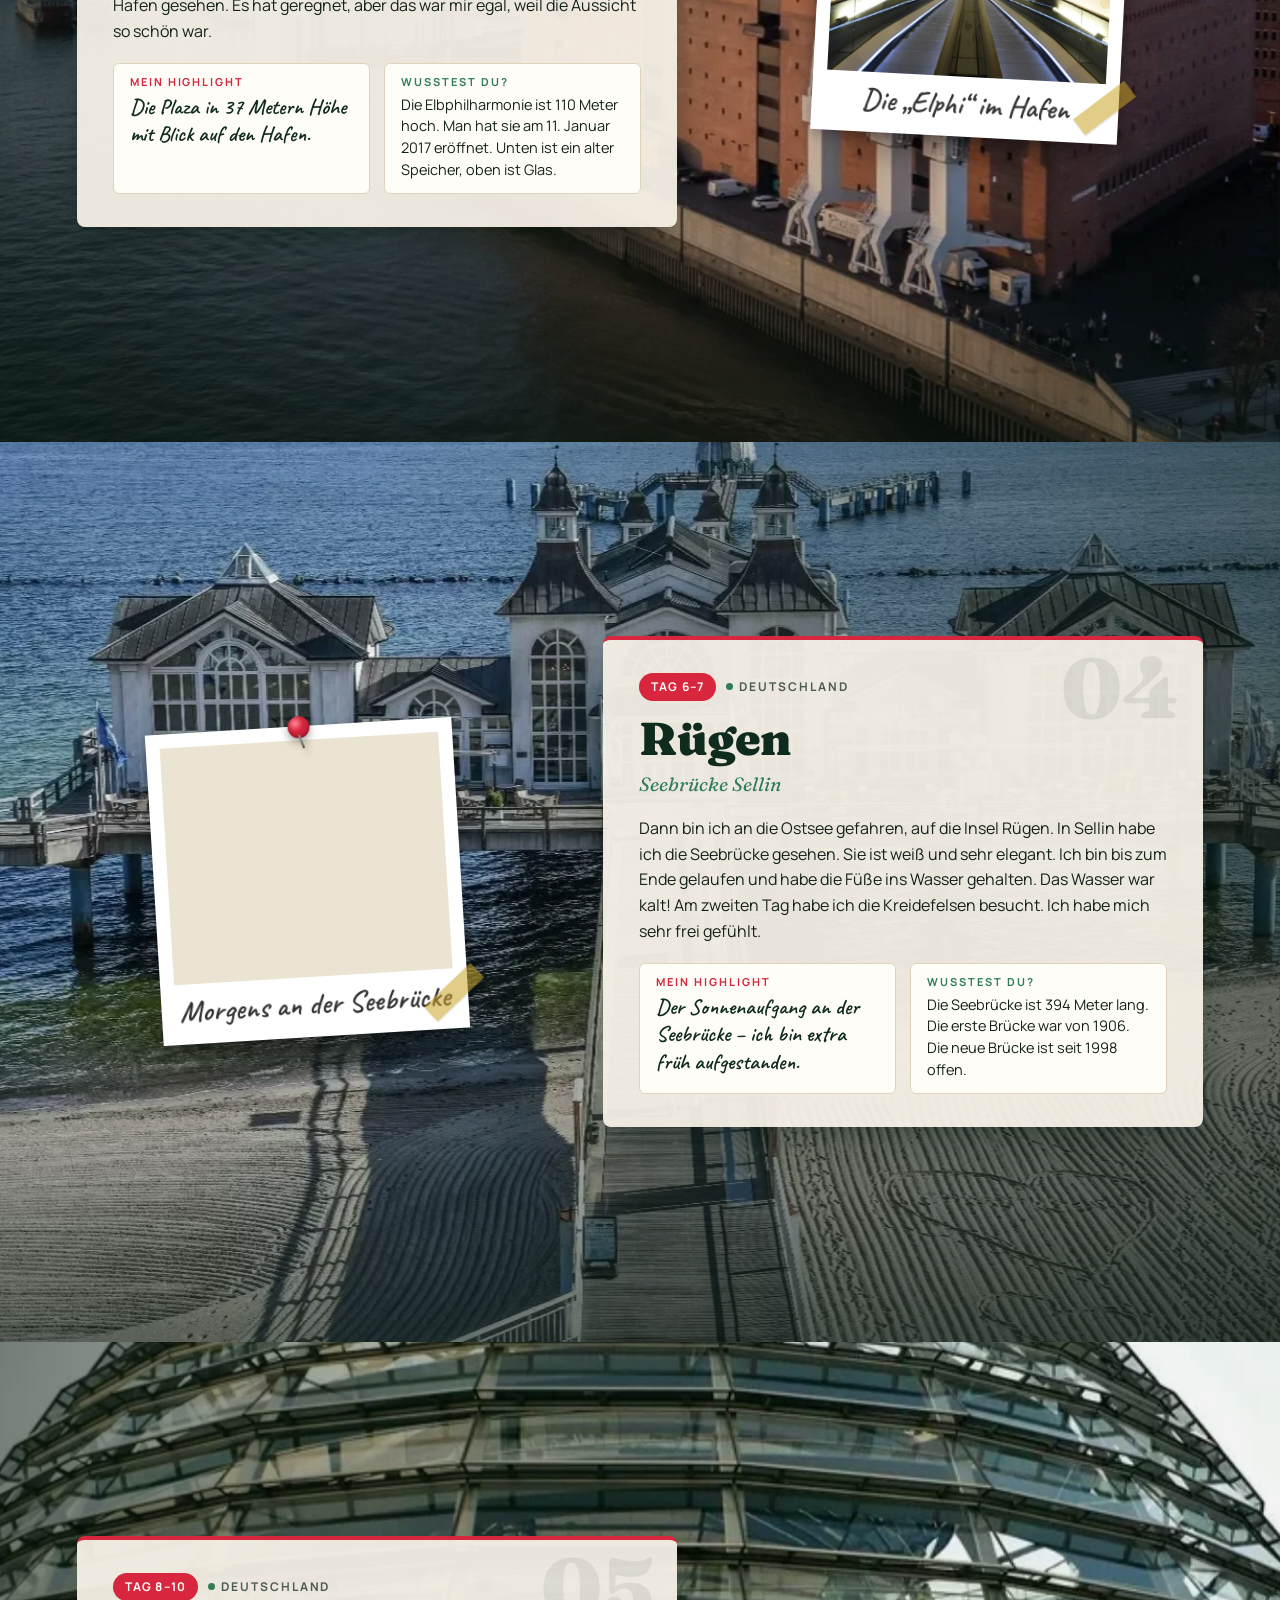
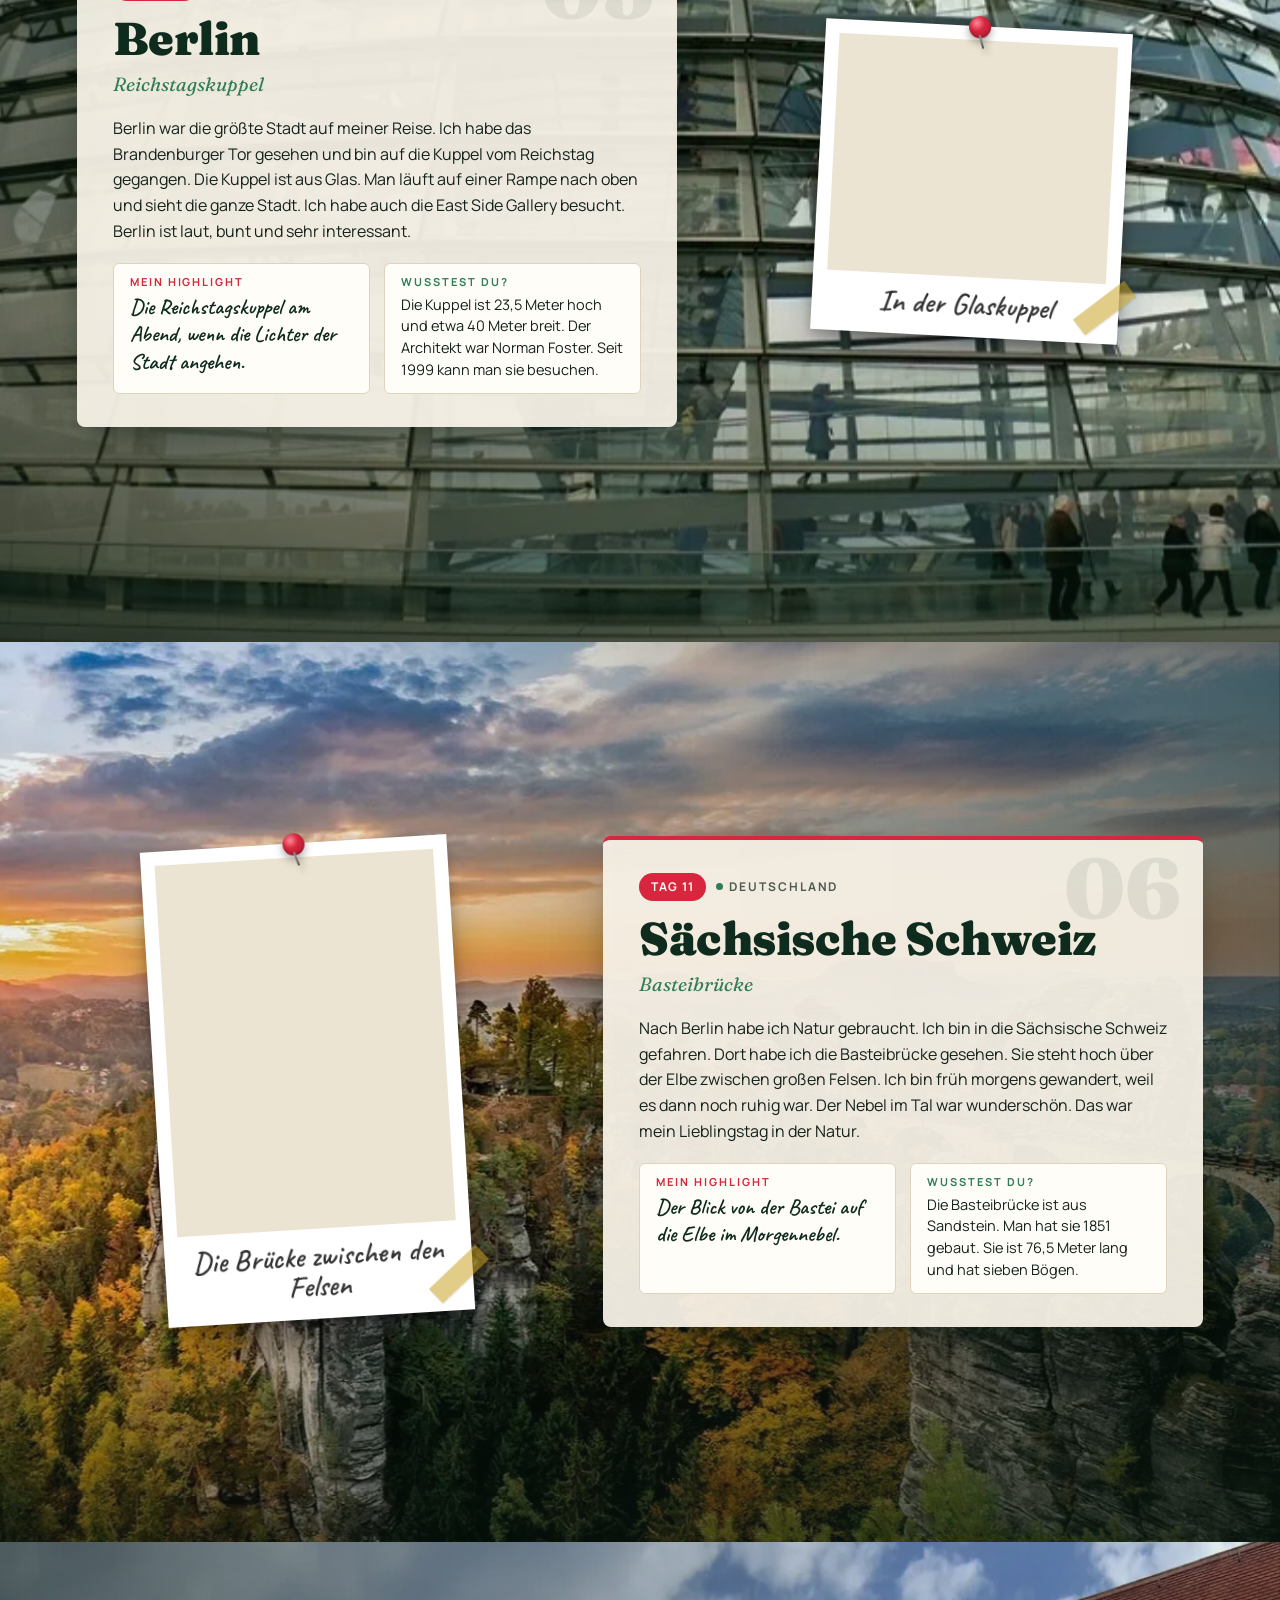
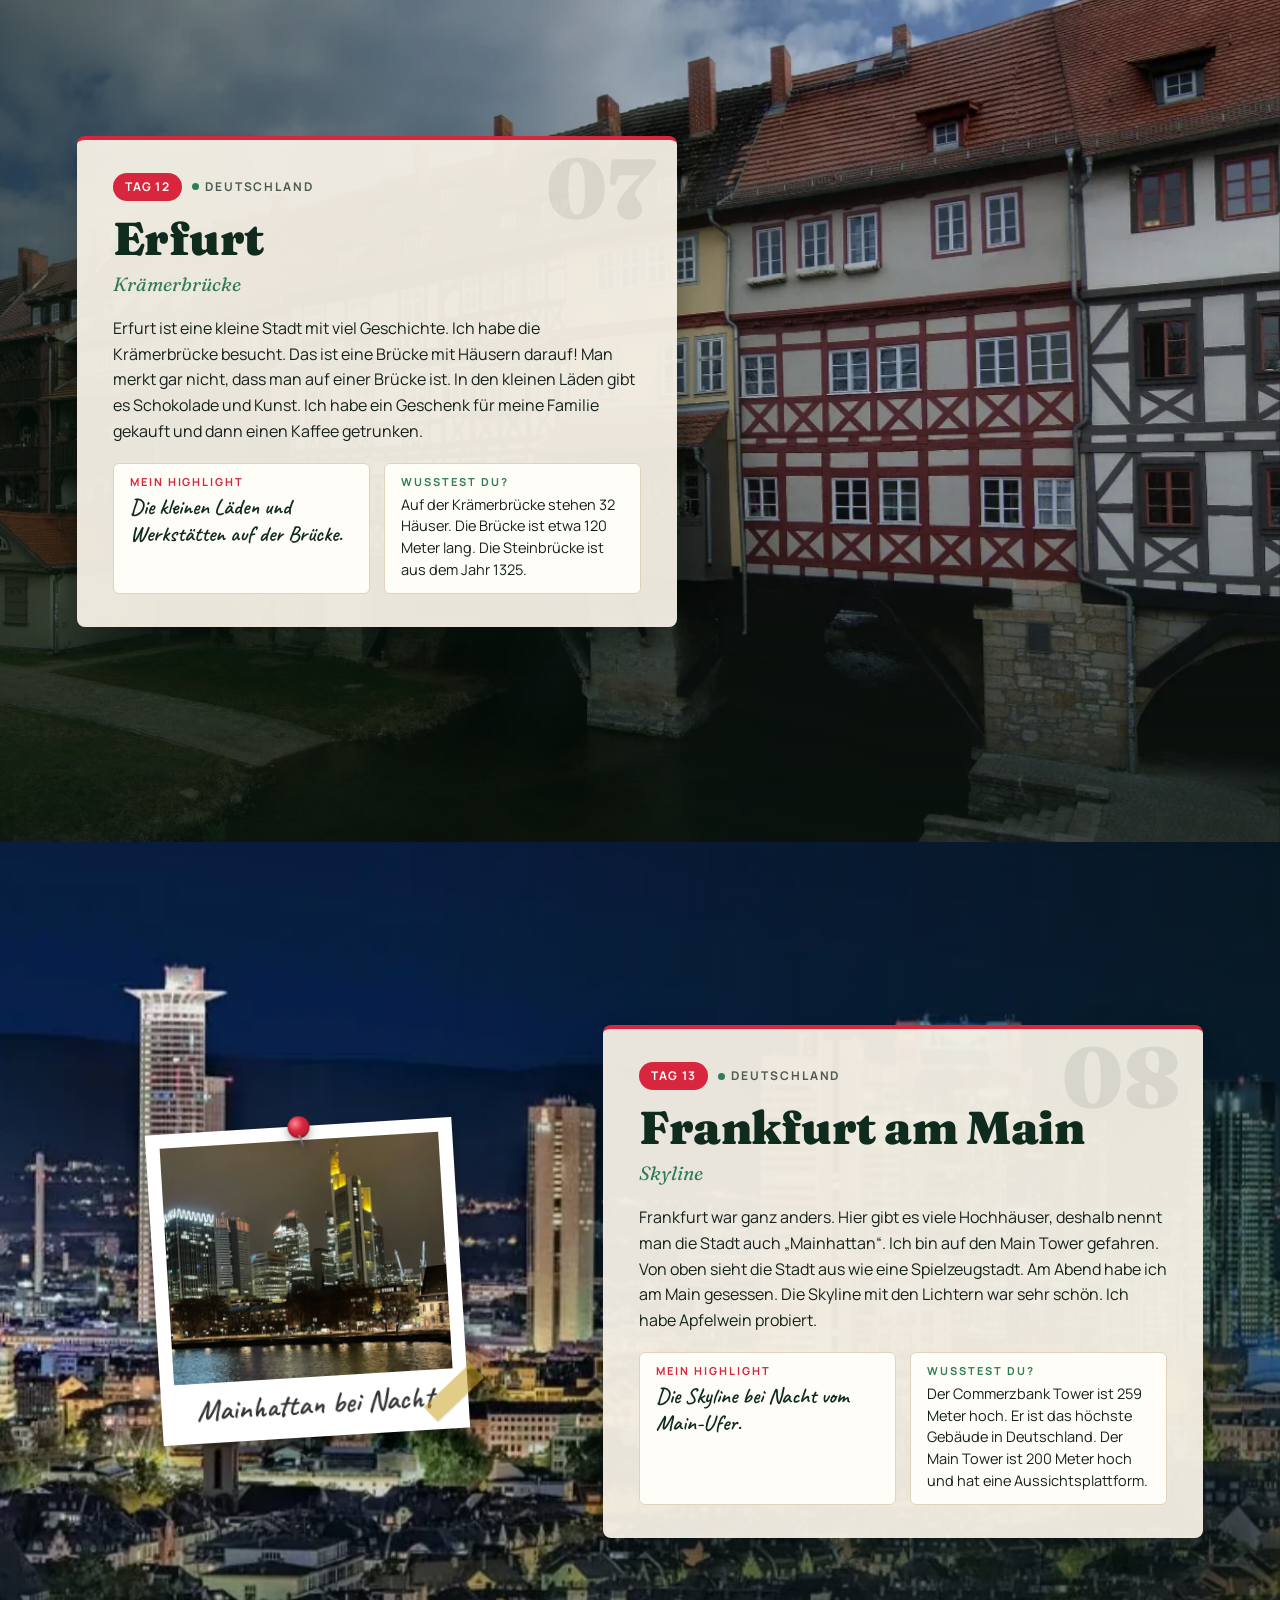
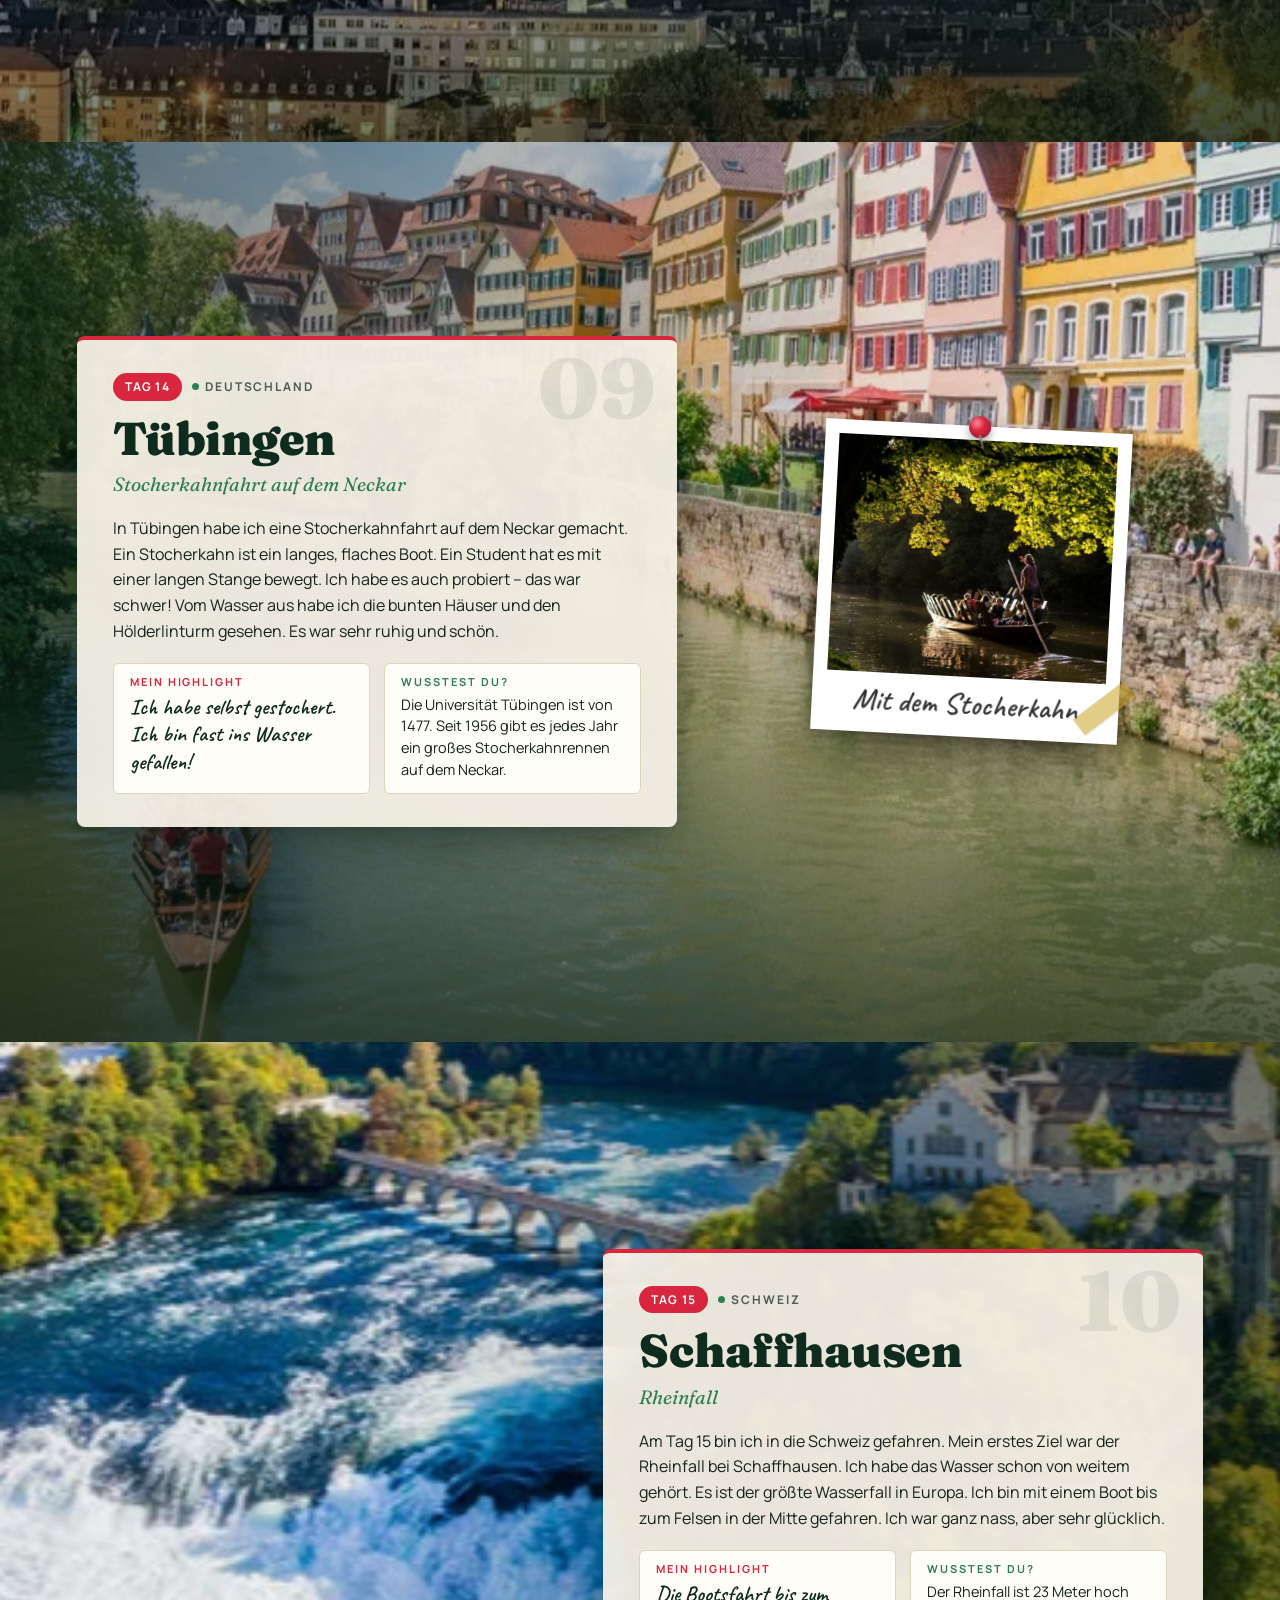
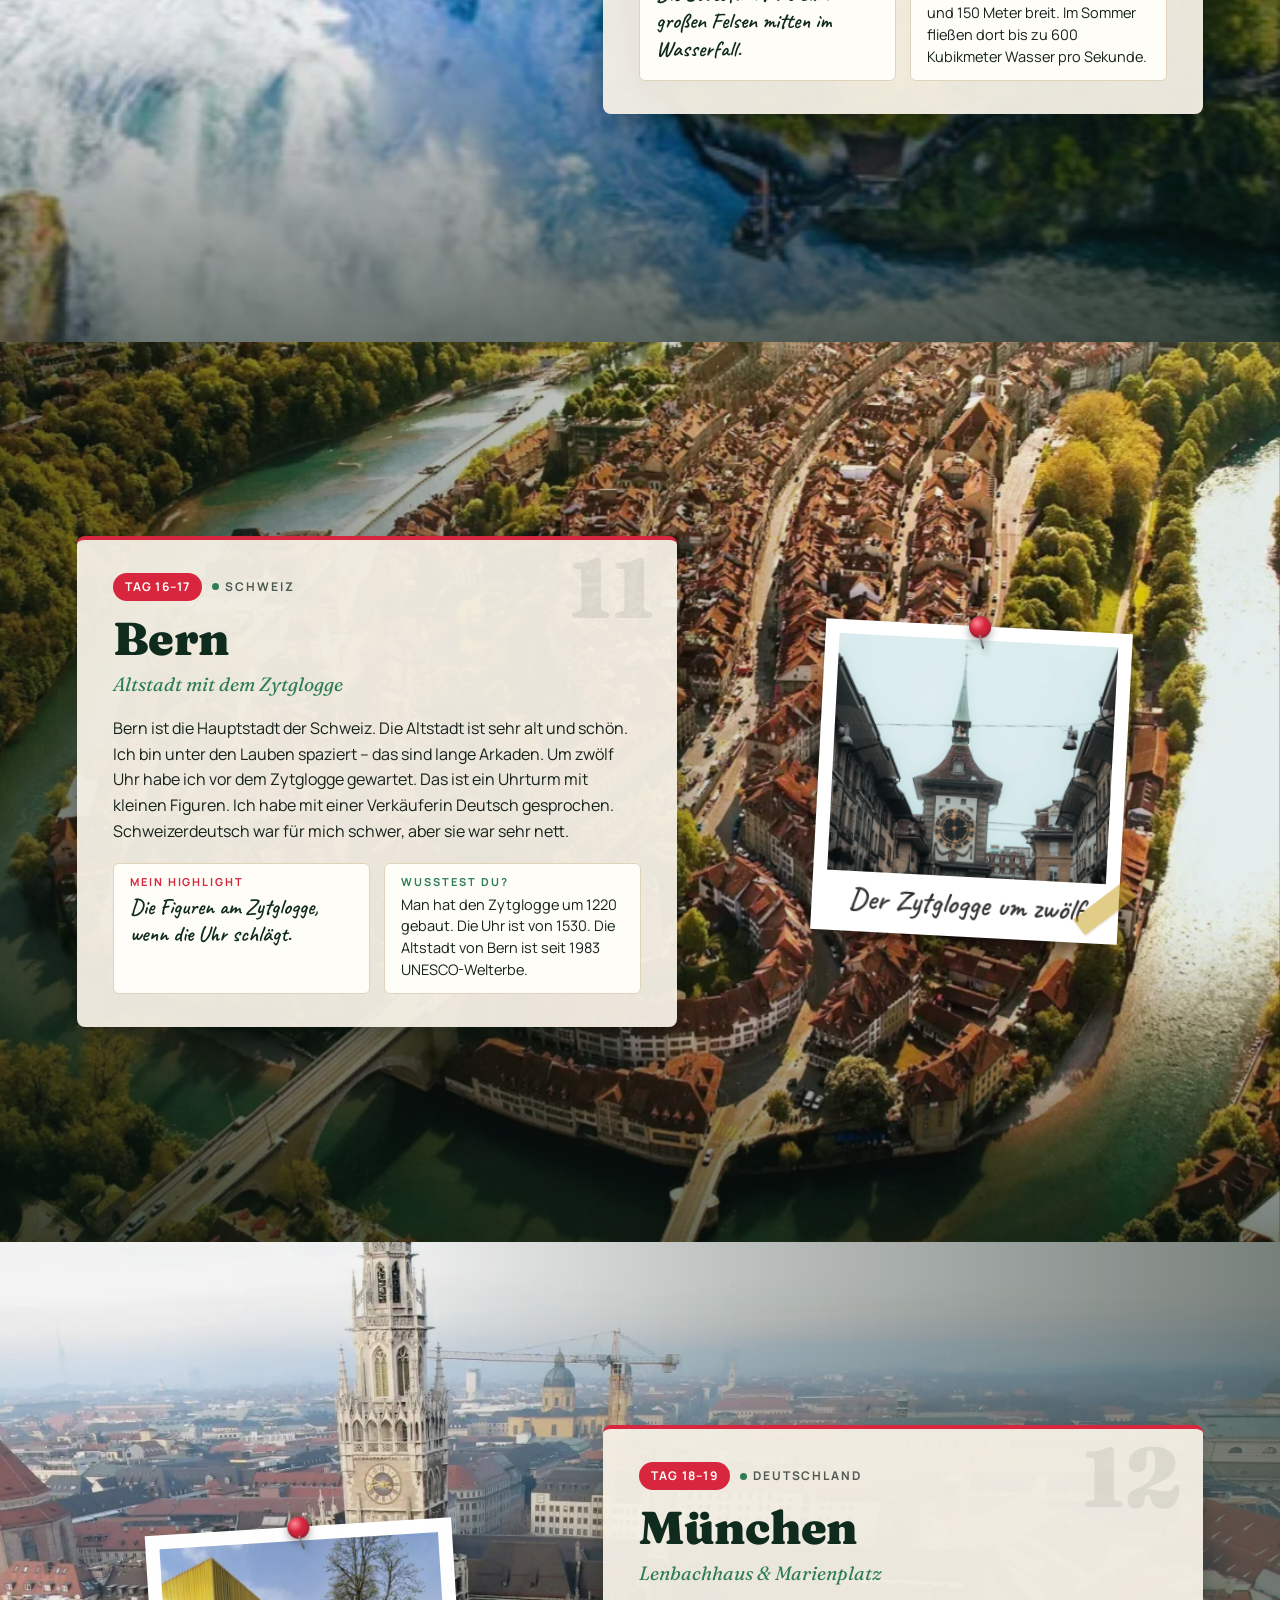
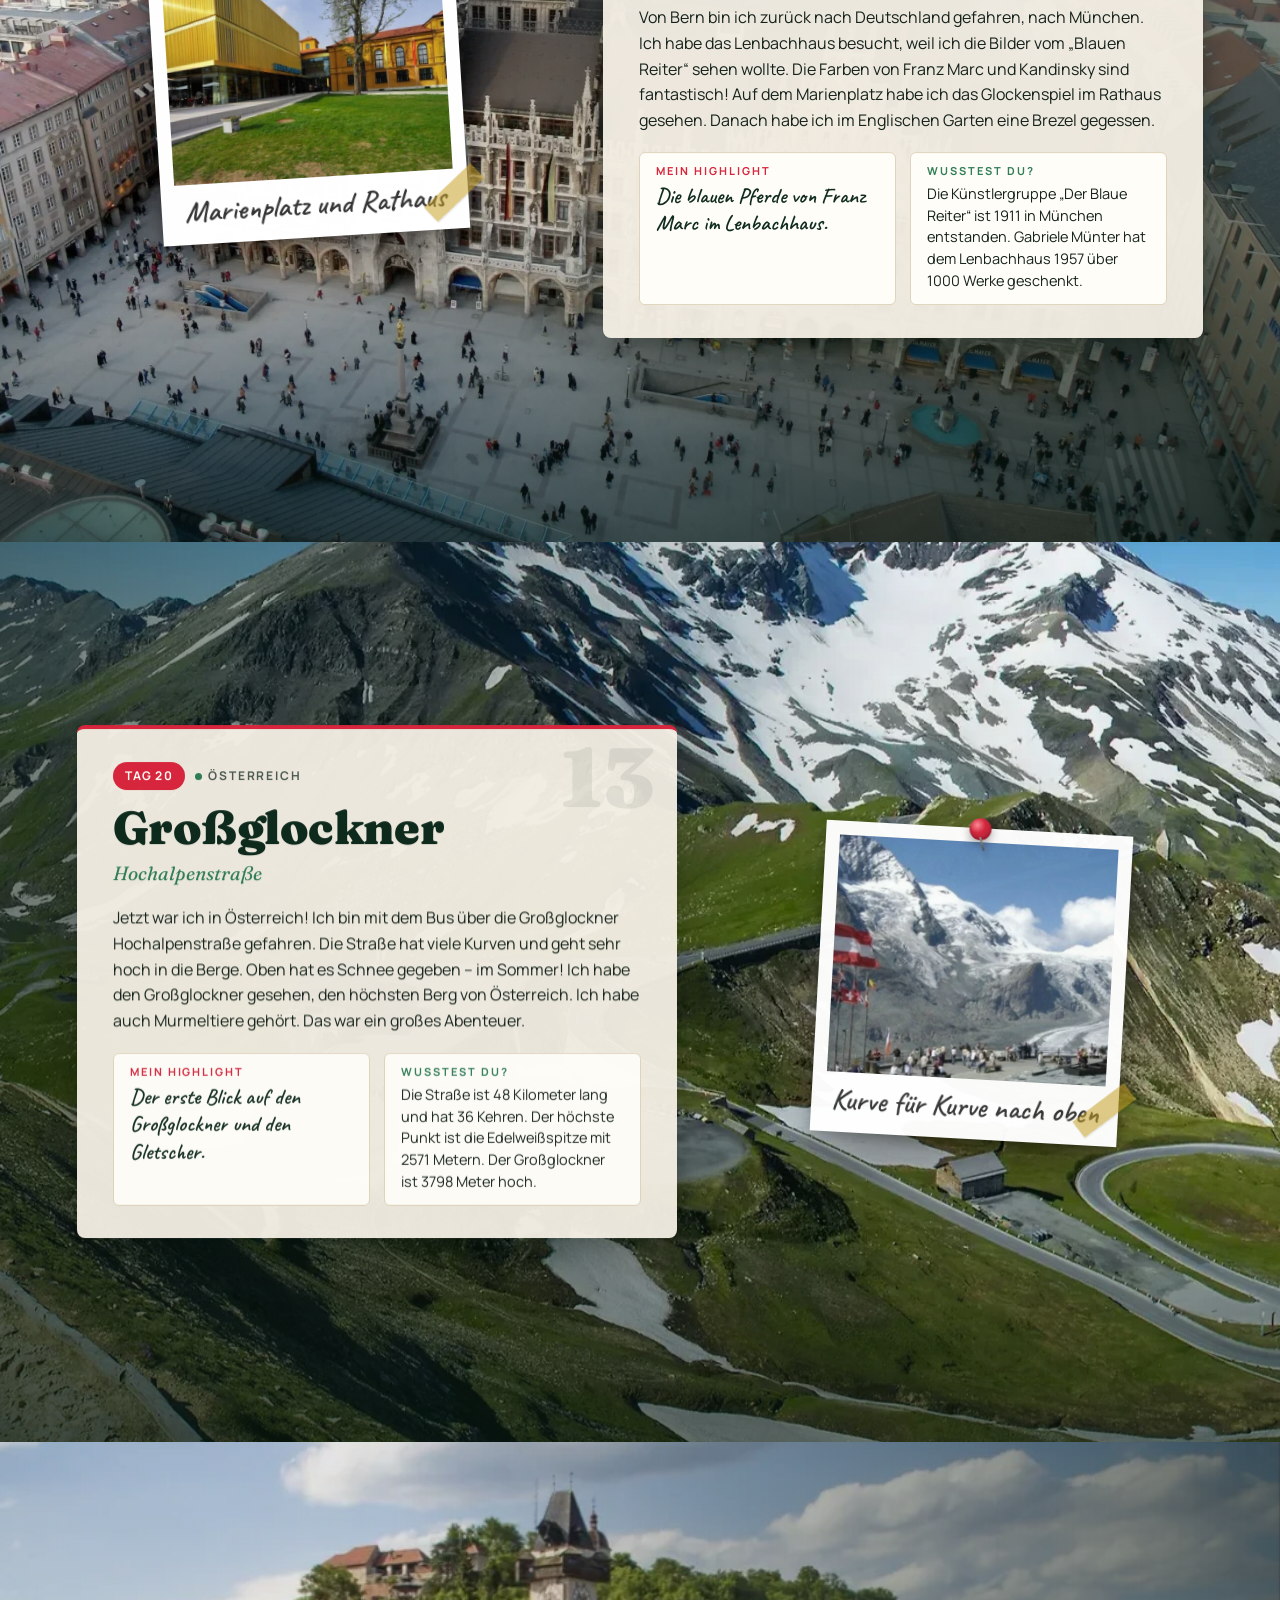
==== commit accc026a: "Merge pull request #1 from raresd12/claude/german-travel-scroll-site-tgqu0w Replace Proint MLD with " ====
--- a/index.html
+++ b/index.html
@@ -7,6 +7,7 @@
   <meta name="description" content="Ein Reisebericht in 14 Stationen durch Deutschland, die Schweiz und Österreich. Von Rares Duca, 18 Jahre.">
   <meta name="theme-color" content="#0f2b1e">
   <link rel="preload" as="image" href="images/00-hero-bg.webp" type="image/webp">
+  <link rel="stylesheet" href="fonts/fonts.css">
   <link rel="stylesheet" href="css/style.css">
   <link rel="icon" href="data:image/svg+xml,%3Csvg xmlns='http://www.w3.org/2000/svg' viewBox='0 0 32 32'%3E%3Ccircle cx='16' cy='16' r='14' fill='%23d7263d'/%3E%3Ccircle cx='12' cy='11' r='4' fill='%23ffffff' opacity='.55'/%3E%3C/svg%3E">
 </head>
--- a/fonts/fonts.css
+++ b/fonts/fonts.css
@@ -0,0 +1,10 @@
+/* Lokale Schriften (Fraunces, Manrope, Caveat – SIL Open Font License), als data-URI eingebettet,
+   damit die Seite ohne Internet und per file:// funktioniert. Quelle: @fontsource-Pakete. */
+@font-face { font-family: 'Fraunces'; font-style: normal; font-weight: 400; font-display: swap; src: url([data-uri]) format('woff2'); }
+@font-face { font-family: 'Fraunces'; font-style: italic; font-weight: 400; font-display: swap; src: url([data-uri]) format('woff2'); }
+@font-face { font-family: 'Fraunces'; font-style: normal; font-weight: 600; font-display: swap; src: url([data-uri]) format('woff2'); }
+@font-face { font-family: 'Fraunces'; font-style: normal; font-weight: 900; font-display: swap; src: url([data-uri]) format('woff2'); }
+@font-face { font-family: 'Manrope'; font-style: normal; font-weight: 400; font-display: swap; src: url([data-uri]) format('woff2'); }
+@font-face { font-family: 'Manrope'; font-style: normal; font-weight: 500; font-display: swap; src: url([data-uri]) format('woff2'); }
+@font-face { font-family: 'Manrope'; font-style: normal; font-weight: 700; font-display: swap; src: url([data-uri]) format('woff2'); }
+@font-face { font-family: 'Caveat'; font-style: normal; font-weight: 600; font-display: swap; src: url([data-uri]) format('woff2'); }
--- a/css/style.css
+++ b/css/style.css
@@ -3,15 +3,7 @@
    Palette: Kartengrün, Papier, Pinnadel-Rot
    ========================================================================== */
 
-/* ---------- Schriften (lokal) ---------- */
-@font-face { font-family: 'Fraunces'; font-style: normal; font-weight: 400; font-display: swap; src: url('../fonts/fraunces-latin-400-normal.woff2') format('woff2'); }
-@font-face { font-family: 'Fraunces'; font-style: italic; font-weight: 400; font-display: swap; src: url('../fonts/fraunces-latin-400-italic.woff2') format('woff2'); }
-@font-face { font-family: 'Fraunces'; font-style: normal; font-weight: 600; font-display: swap; src: url('../fonts/fraunces-latin-600-normal.woff2') format('woff2'); }
-@font-face { font-family: 'Fraunces'; font-style: normal; font-weight: 900; font-display: swap; src: url('../fonts/fraunces-latin-900-normal.woff2') format('woff2'); }
-@font-face { font-family: 'Manrope'; font-style: normal; font-weight: 400; font-display: swap; src: url('../fonts/manrope-latin-400-normal.woff2') format('woff2'); }
-@font-face { font-family: 'Manrope'; font-style: normal; font-weight: 500; font-display: swap; src: url('../fonts/manrope-latin-500-normal.woff2') format('woff2'); }
-@font-face { font-family: 'Manrope'; font-style: normal; font-weight: 700; font-display: swap; src: url('../fonts/manrope-latin-700-normal.woff2') format('woff2'); }
-@font-face { font-family: 'Caveat'; font-style: normal; font-weight: 600; font-display: swap; src: url('../fonts/caveat-latin-600-normal.woff2') format('woff2'); }
+/* Schriften: siehe fonts/fonts.css (lokal eingebettet) */
 
 /* ---------- Tokens ---------- */
 :root {
